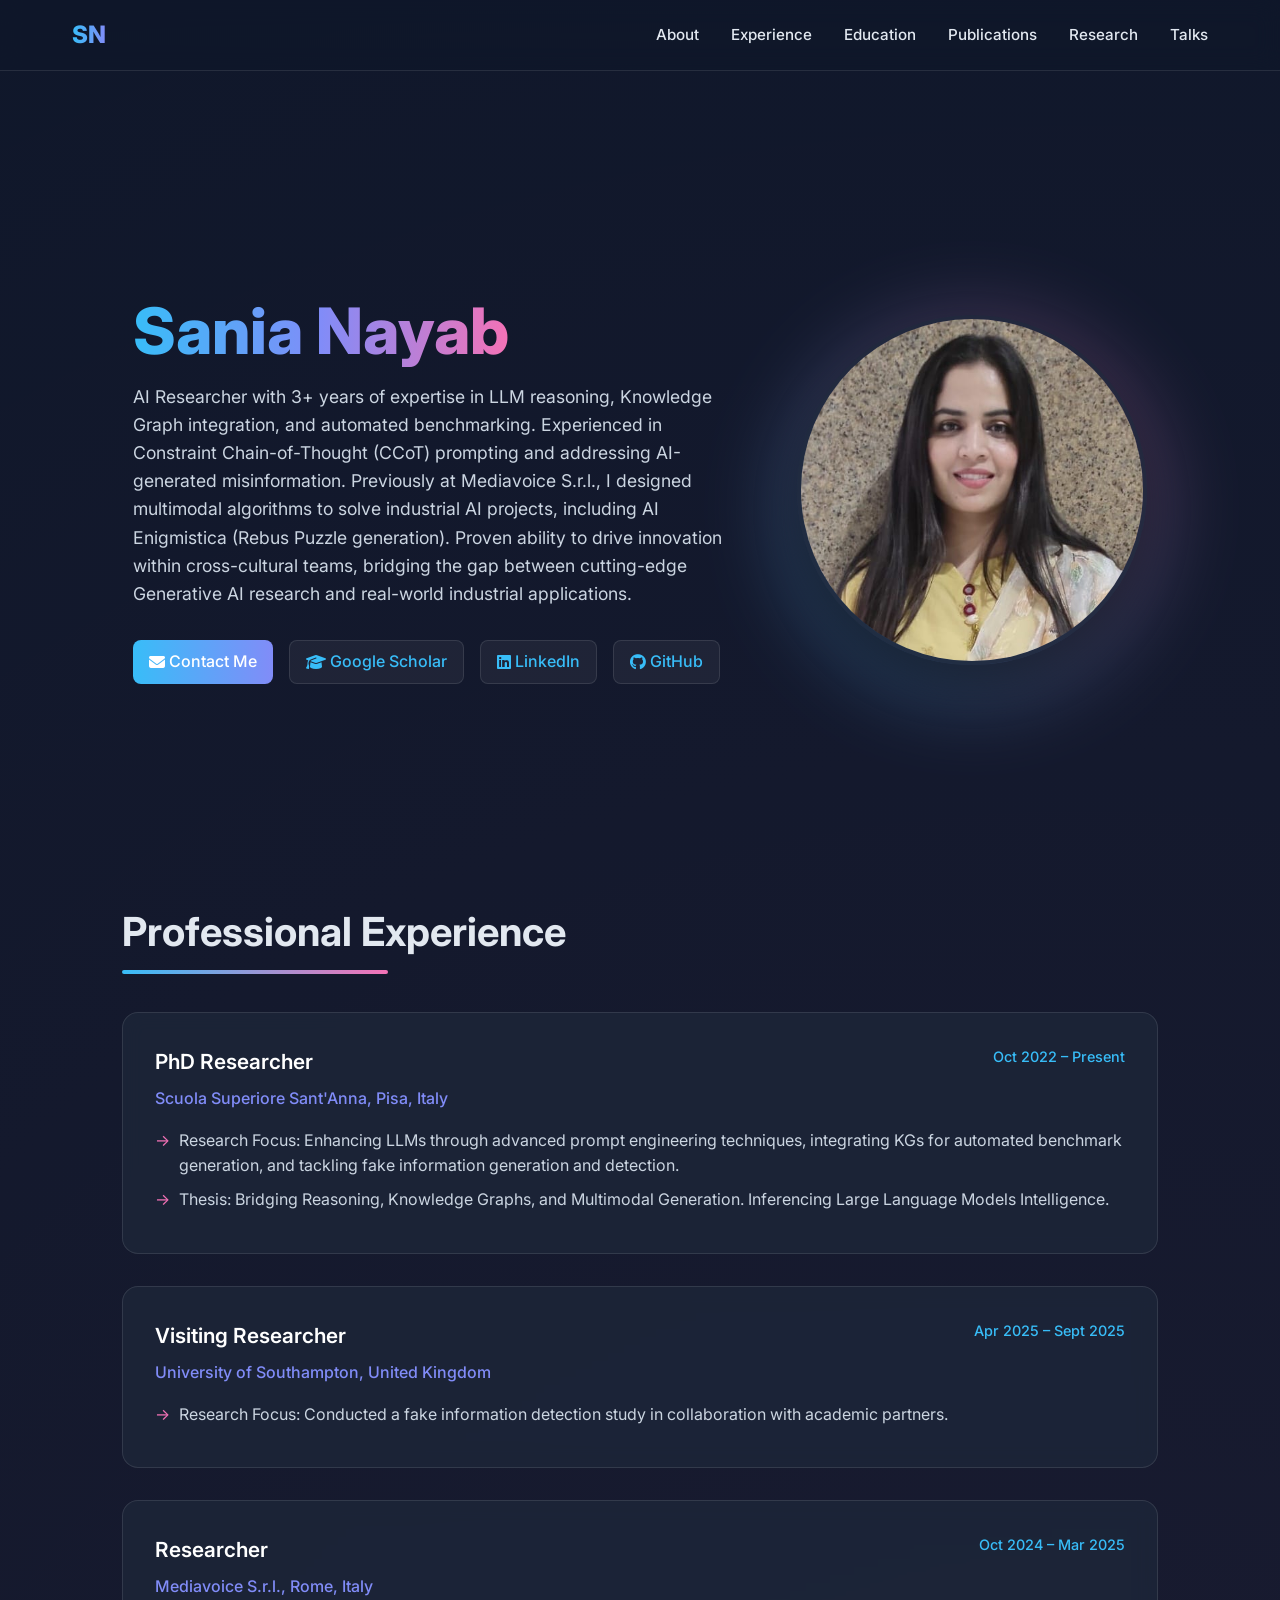
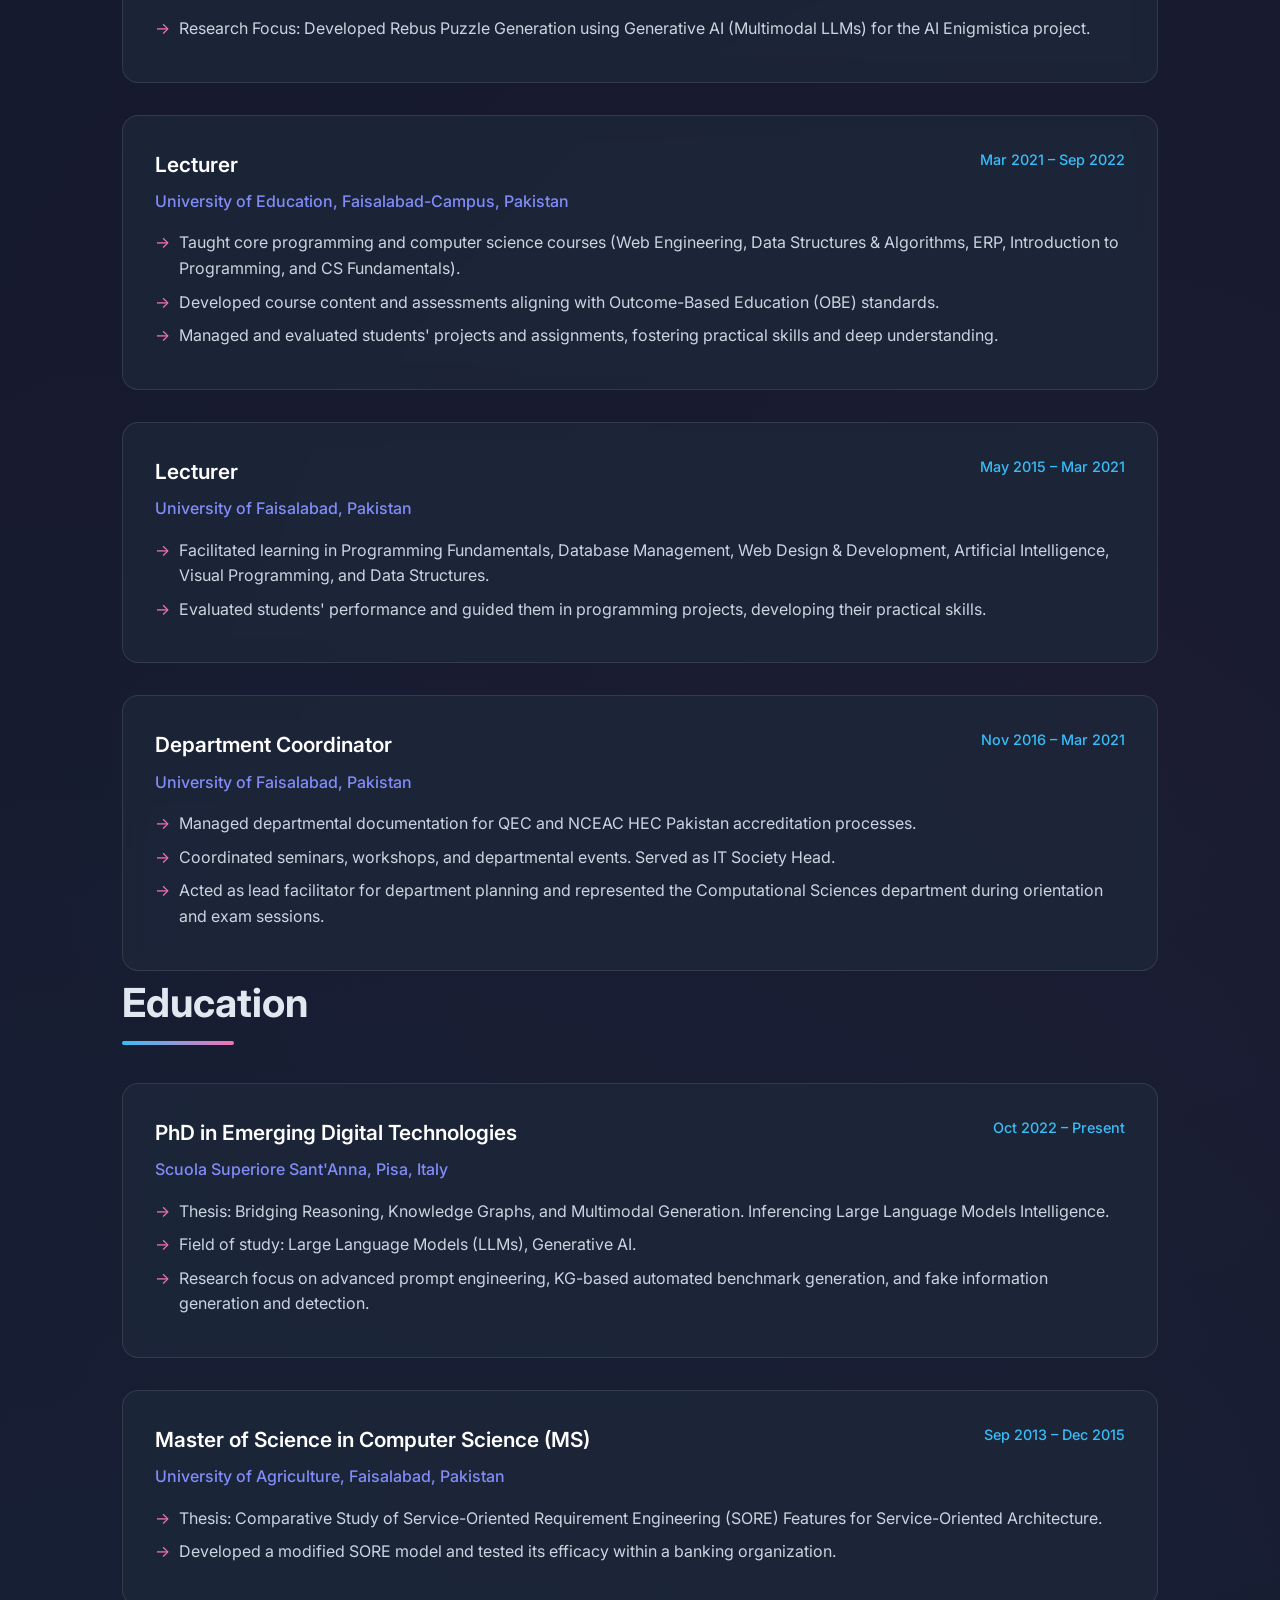
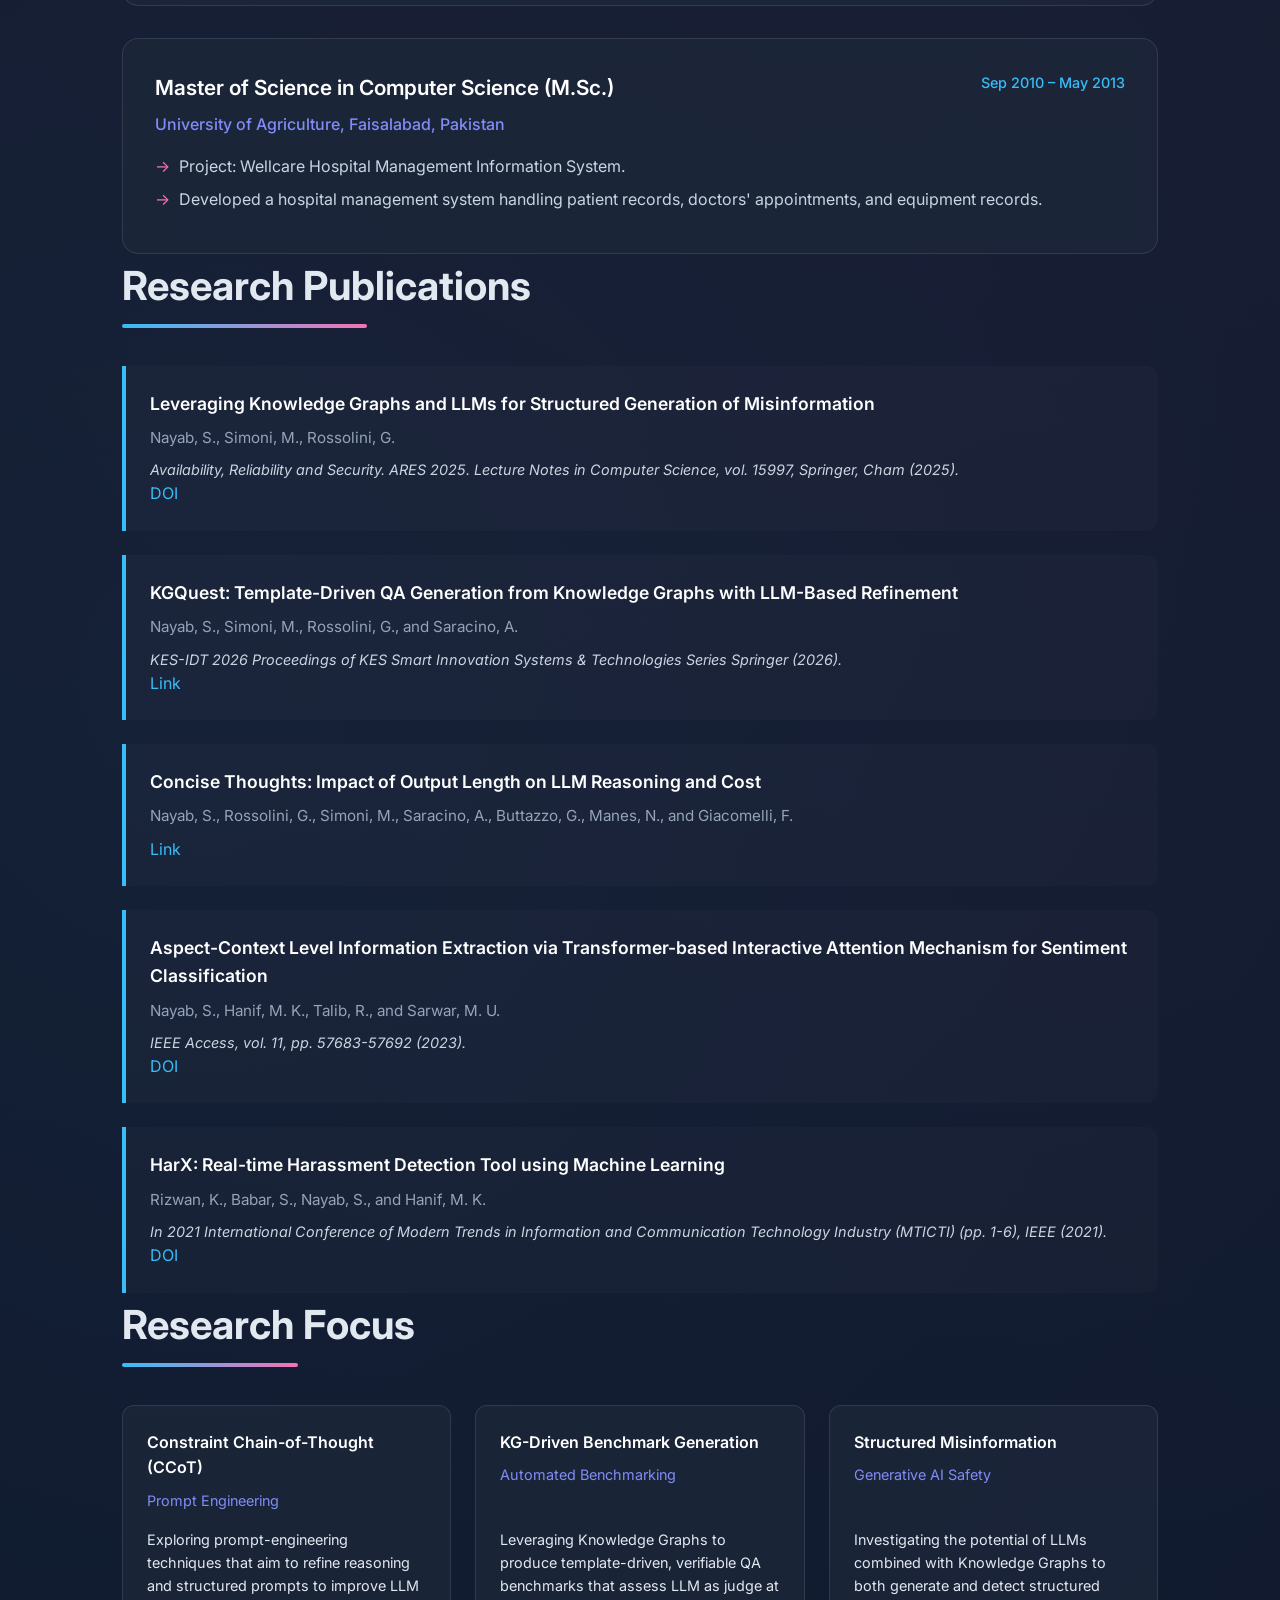
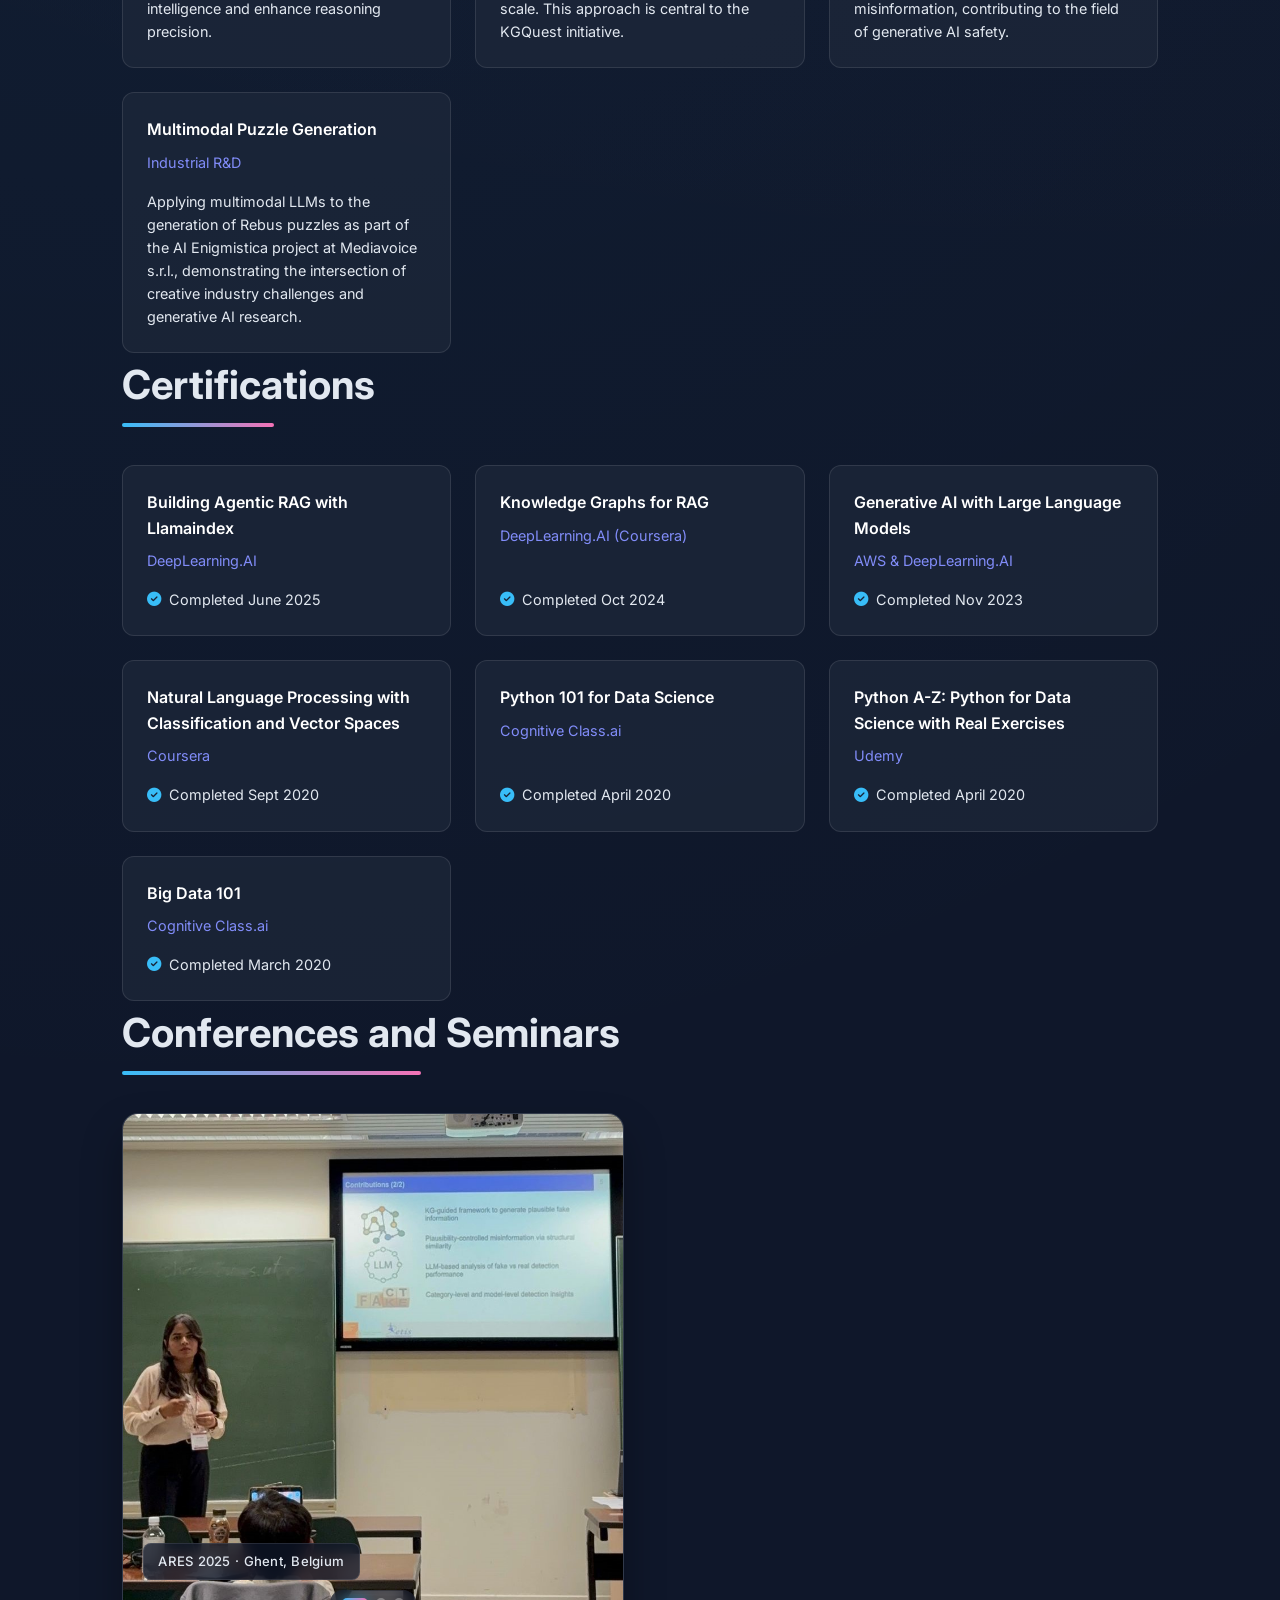
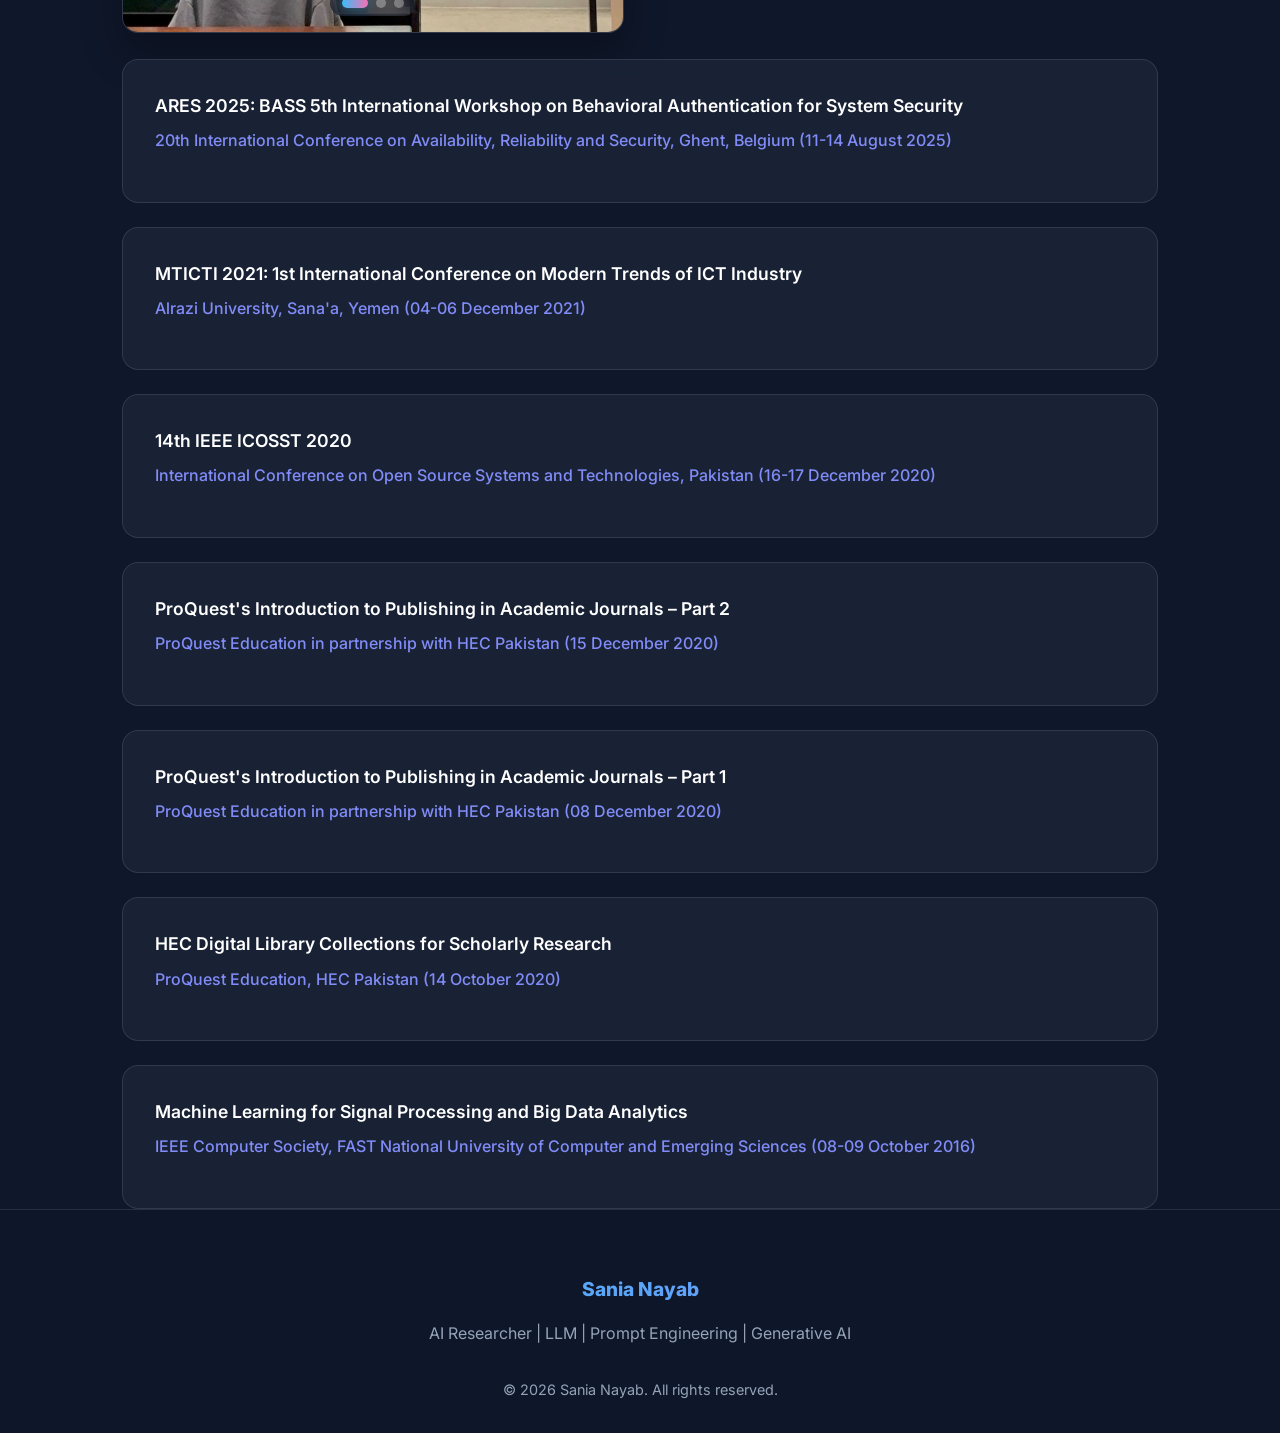
==== index.html @ 160127ff "Update index.html" ====
<!DOCTYPE html>
<html lang="en">
<head>
    <meta charset="UTF-8">
    <meta name="viewport" content="width=device-width, initial-scale=1.0">
    <title>Sania Nayab - AI Researcher</title>
    <meta name="description" content="Portfolio of Sania Nayab, AI Researcher specializing in LLM reasoning, Knowledge Graph integration, and automated benchmarking.">
    <link rel="preconnect" href="https://fonts.googleapis.com">
    <link rel="preconnect" href="https://fonts.gstatic.com" crossorigin>
    <link href="https://fonts.googleapis.com/css2?family=Inter:wght@300;400;500;600;700;800&display=swap" rel="stylesheet">
    <link rel="stylesheet" href="style.css">
    <!-- Load icons -->
    <link rel="stylesheet" href="https://cdnjs.cloudflare.com/ajax/libs/font-awesome/6.4.0/css/all.min.css">
</head>
<body>
    <nav class="glass-nav">
        <div class="nav-container">
            <div class="logo">SN</div>
            <ul class="nav-links">
                <li><a href="#about">About</a></li>
                <li><a href="#experience">Experience</a></li>
                <li><a href="#education">Education</a></li>
                <li><a href="#publications">Publications</a></li>
                <li><a href="#research">Research</a></li>
                <li><a href="#talks">Talks</a></li>
                <!-- <li><a href="#contact">Contact</a></li> --> 
            </ul>
        </div>
    </nav>

    <header id="about">
        <div class="container hero-content">
            <div class="hero-text">
                <h1><span class="gradient-text">Sania Nayab</span></h1>
                <!-- <h2>AI Researcher in LLMs & Generative AI</h2> -->
                <p>
                    AI Researcher with 3+ years of expertise in LLM reasoning, Knowledge Graph integration, and automated benchmarking. Experienced in Constraint Chain-of-Thought (CCoT) prompting and addressing AI-generated misinformation. Previously at Mediavoice S.r.l., I designed multimodal algorithms to solve industrial AI projects, including AI Enigmistica (Rebus Puzzle generation). Proven ability to drive innovation within cross-cultural teams, bridging the gap between cutting-edge Generative AI research and real-world industrial applications.                </p>
                <div class="social-links">
                    <a href="mailto:sania.nayab@hotmail.com" class="primary-btn">
                        <i class="fas fa-envelope"></i> Contact Me
                    </a>
                    <a href="https://scholar.google.com/citations?user=gsLBbOUAAAAJ&hl=en&oi=sra" target="_blank">
                        <i class="fas fa-graduation-cap"></i> Google Scholar
                    </a>
                    <a href="https://www.linkedin.com/in/sanianayab" target="_blank">
                        <i class="fab fa-linkedin"></i> LinkedIn
                    </a>
                    <a href="https://github.com/sanianayab" target="_blank">
                        <i class="fab fa-github"></i> GitHub
                    </a>
                </div>
            </div>
            <div class="hero-img">
                <img src="../images/sania.jpeg" alt="Sania Nayab Profile Picture">
            </div>
        </div>
    </header>

    <section id="experience" class="container">
        <h2 class="section-title">Professional Experience</h2>
        <div class="timeline">
            <div class="timeline-item">
                <div class="timeline-date">Oct 2022 – Present</div>
                <h3 class="timeline-title">PhD Researcher</h3>
                <div class="timeline-subtitle">Scuola Superiore Sant'Anna, Pisa, Italy</div>
                <div class="timeline-content">
                    <ul>
                        <li>Research Focus: Enhancing LLMs through advanced prompt engineering techniques, integrating KGs for automated benchmark generation, and tackling fake information generation and detection.</li>
                        <li>Thesis: Bridging Reasoning, Knowledge Graphs, and Multimodal Generation. Inferencing Large Language Models Intelligence.</li>
                    </ul>
                </div>
            </div>

            <div class="timeline-item">
                <div class="timeline-date">Apr 2025 – Sept 2025</div>
                <h3 class="timeline-title">Visiting Researcher</h3>
                <div class="timeline-subtitle">University of Southampton, United Kingdom</div>
                <div class="timeline-content">
                    <ul>
                        <li>Research Focus: Conducted a fake information detection study in collaboration with academic partners.</li>
                    </ul>
                </div>
            </div>

            <div class="timeline-item">
                <div class="timeline-date">Oct 2024 – Mar 2025</div>
                <h3 class="timeline-title">Researcher</h3>
                <div class="timeline-subtitle">Mediavoice S.r.l., Rome, Italy</div>
                <div class="timeline-content">
                    <ul>
                        <li>Research Focus: Developed Rebus Puzzle Generation using Generative AI (Multimodal LLMs) for the AI Enigmistica project.</li>
                    </ul>
                </div>
            </div>

            <div class="timeline-item">
                <div class="timeline-date">Mar 2021 – Sep 2022</div>
                <h3 class="timeline-title">Lecturer</h3>
                <div class="timeline-subtitle">University of Education, Faisalabad-Campus, Pakistan</div>
                <div class="timeline-content">
                    <ul>
                        <li>Taught core programming and computer science courses (Web Engineering, Data Structures & Algorithms, ERP, Introduction to Programming, and CS Fundamentals).</li>
                        <li>Developed course content and assessments aligning with Outcome-Based Education (OBE) standards.</li>
                        <li>Managed and evaluated students' projects and assignments, fostering practical skills and deep understanding.</li>
                    </ul>
                </div>
            </div>

            <div class="timeline-item">
                <div class="timeline-date">May 2015 – Mar 2021</div>
                <h3 class="timeline-title">Lecturer</h3>
                <div class="timeline-subtitle">University of Faisalabad, Pakistan</div>
                <div class="timeline-content">
                    <ul>
                        <li>Facilitated learning in Programming Fundamentals, Database Management, Web Design & Development, Artificial Intelligence, Visual Programming, and Data Structures.</li>
                        <li>Evaluated students' performance and guided them in programming projects, developing their practical skills.</li>
                    </ul>
                </div>
            </div>

            <div class="timeline-item">
                <div class="timeline-date">Nov 2016 – Mar 2021</div>
                <h3 class="timeline-title">Department Coordinator</h3>
                <div class="timeline-subtitle">University of Faisalabad, Pakistan</div>
                <div class="timeline-content">
                    <ul>
                        <li>Managed departmental documentation for QEC and NCEAC HEC Pakistan accreditation processes.</li>
                        <li>Coordinated seminars, workshops, and departmental events. Served as IT Society Head.</li>
                        <li>Acted as lead facilitator for department planning and represented the Computational Sciences department during orientation and exam sessions.</li>
                    </ul>
                </div>
            </div>
        </div>
    </section>

    <section id="education" class="container">
        <h2 class="section-title">Education</h2>
        <div class="timeline">
            <div class="timeline-item">
                <div class="timeline-date">Oct 2022 – Present</div>
                <h3 class="timeline-title">PhD in Emerging Digital Technologies</h3>
                <div class="timeline-subtitle">Scuola Superiore Sant'Anna, Pisa, Italy</div>
                <div class="timeline-content">
                    <ul>
                        <li>Thesis: Bridging Reasoning, Knowledge Graphs, and Multimodal Generation. Inferencing Large Language Models Intelligence.</li>
                        <li>Field of study: Large Language Models (LLMs), Generative AI.</li>
                        <li>Research focus on advanced prompt engineering, KG-based automated benchmark generation, and fake information generation and detection.</li>
                    </ul>
                </div>
            </div>

            <div class="timeline-item">
                <div class="timeline-date">Sep 2013 – Dec 2015</div>
                <h3 class="timeline-title">Master of Science in Computer Science (MS)</h3>
                <div class="timeline-subtitle">University of Agriculture, Faisalabad, Pakistan</div>
                <div class="timeline-content">
                    <ul>
                        <li>Thesis: Comparative Study of Service-Oriented Requirement Engineering (SORE) Features for Service-Oriented Architecture.</li>
                        <li>Developed a modified SORE model and tested its efficacy within a banking organization.</li>
                    </ul>
                </div>
            </div>

            <div class="timeline-item">
                <div class="timeline-date">Sep 2010 – May 2013</div>
                <h3 class="timeline-title">Master of Science in Computer Science (M.Sc.)</h3>
                <div class="timeline-subtitle">University of Agriculture, Faisalabad, Pakistan</div>
                <div class="timeline-content">
                    <ul>
                        <li>Project: Wellcare Hospital Management Information System.</li>
                        <li>Developed a hospital management system handling patient records, doctors' appointments, and equipment records.</li>
                    </ul>
                </div>
            </div>
        </div>
    </section>

    <section id="publications" class="container">
        <h2 class="section-title">Research Publications</h2>
        <div class="pub-list">
            <div class="pub-card">
                <div class="pub-title">Leveraging Knowledge Graphs and LLMs for Structured Generation of Misinformation</div>
                <div class="pub-authors">Nayab, S., Simoni, M., Rossolini, G.</div>
                <div class="pub-venue">Availability, Reliability and Security. ARES 2025. Lecture Notes in Computer Science, vol. 15997, Springer, Cham (2025).</div>
                <div class="pub-arxiv">
                     <a href="https://doi.org/10.1007/978-3-032-00639-4_19" target="_blank">DOI</a>
                </div> 
            </div>
            <div class="pub-card">
                <div class="pub-title">KGQuest: Template-Driven QA Generation from Knowledge Graphs with LLM-Based Refinement</div>
                <div class="pub-authors">Nayab, S., Simoni, M., Rossolini, G., and Saracino, A.</div>
                <div class="pub-venue">KES-IDT 2026 Proceedings of KES Smart Innovation Systems & Technologies Series Springer (2026).</div>
                <div class="pub-arxiv">
                    <!-- <em>arXiv preprint arXiv:2511.11258.</em> -->
                     <a href="https://doi.org/10.48550/arXiv.2511.11258" target="_blank">Link</a>
                </div> 
            </div>
            <div class="pub-card">
                <div class="pub-title">Concise Thoughts: Impact of Output Length on LLM Reasoning and Cost</div>
                <div class="pub-authors">Nayab, S., Rossolini, G., Simoni, M., Saracino, A., Buttazzo, G., Manes, N., and Giacomelli, F.</div>
                <!-- <div class="pub-venue"> Information Sciences Journal</div> -->
                <div class="pub-arxiv">
                    <!-- <em>arXiv preprint arXiv:2407.19825</em> -->
                     <a href="https://arxiv.org/abs/2407.19825" target="_blank">Link</a>
                </div> 
            </div>
            <div class="pub-card">
                <div class="pub-title">Aspect-Context Level Information Extraction via Transformer-based Interactive Attention Mechanism for Sentiment Classification</div>
                <div class="pub-authors">Nayab, S., Hanif, M. K., Talib, R., and Sarwar, M. U.</div>
                <div class="pub-venue">IEEE Access, vol. 11, pp. 57683-57692 (2023).</div>
                <div class="pub-arxiv">
                     <a href="https://doi.org/10.1109/ACCESS.2023.3279396" target="_blank">DOI</a>
                </div> 
            </div>
            <div class="pub-card">
                <div class="pub-title">HarX: Real-time Harassment Detection Tool using Machine Learning</div>
                <div class="pub-authors">Rizwan, K., Babar, S., Nayab, S., and Hanif, M. K.</div>
                <div class="pub-venue">In 2021 International Conference of Modern Trends in Information and Communication Technology Industry (MTICTI) (pp. 1-6), IEEE (2021).</div>
                <div class="pub-arxiv">
                    <a href="https://doi.org/10.1109/MTICTI53925.2021.9664755" target="_blank">DOI</a>
               </div> 
            </div>
        </div>
    </section>

    <section id="research" class="container">
        <h2 class="section-title">Research Focus</h2>
        <div class="cert-grid">
            <div class="cert-card">
                <div class="cert-title">Constraint Chain-of-Thought (CCoT)</div>
                <div class="cert-issuer">Prompt Engineering</div>
                <span class="cert-link">Exploring prompt-engineering techniques that aim to refine reasoning and structured prompts to improve LLM intelligence and enhance reasoning precision.</span>
            </div>
            <div class="cert-card">
                <div class="cert-title">KG-Driven Benchmark Generation</div>
                <div class="cert-issuer">Automated Benchmarking</div>
                <span class="cert-link">Leveraging Knowledge Graphs to produce template-driven, verifiable QA benchmarks that assess LLM as judge at scale. This approach is central to the KGQuest initiative.</span>
            </div>
            <div class="cert-card">
                <div class="cert-title">Structured Misinformation</div>
                <div class="cert-issuer">Generative AI Safety</div>
                <span class="cert-link">Investigating the potential of LLMs combined with Knowledge Graphs to both generate and detect structured misinformation, contributing to the field of generative AI safety.</span>
            </div>
            <div class="cert-card">
                <div class="cert-title">Multimodal Puzzle Generation</div>
                <div class="cert-issuer">Industrial R&D</div>
                <span class="cert-link">Applying multimodal LLMs to the generation of Rebus puzzles as part of the AI Enigmistica project at Mediavoice s.r.l., demonstrating the intersection of creative industry challenges and generative AI research.</span>
            </div>
        </div>
    </section>

<section id="certifications" class="container">
        <h2 class="section-title">Certifications</h2>
        <div class="cert-grid">
            <div class="cert-card">
                <div class="cert-title">Building Agentic RAG with Llamaindex</div>
                <div class="cert-issuer">DeepLearning.AI</div>
                <span class="cert-link"><i class="fas fa-check-circle" style="color: var(--primary)"></i> Completed June 2025</span>
            </div>
            <div class="cert-card">
                <div class="cert-title">Knowledge Graphs for RAG</div>
                <div class="cert-issuer">DeepLearning.AI (Coursera)</div>
                <span class="cert-link"><i class="fas fa-check-circle" style="color: var(--primary)"></i> Completed Oct 2024</span>
            </div>
            <div class="cert-card">
                <div class="cert-title">Generative AI with Large Language Models</div>
                <div class="cert-issuer">AWS & DeepLearning.AI</div>
                <span class="cert-link"><i class="fas fa-check-circle" style="color: var(--primary)"></i> Completed Nov 2023</span>
            </div>
            <div class="cert-card">
                <div class="cert-title">Natural Language Processing with Classification and Vector Spaces</div>
                <div class="cert-issuer">Coursera</div>
                <span class="cert-link"><i class="fas fa-check-circle" style="color: var(--primary)"></i> Completed Sept 2020</span>
            </div>
            <div class="cert-card">
                <div class="cert-title">Python 101 for Data Science</div>
                <div class="cert-issuer">Cognitive Class.ai</div>
                <span class="cert-link"><i class="fas fa-check-circle" style="color: var(--primary)"></i> Completed April 2020</span>
            </div>
            <div class="cert-card">
                <div class="cert-title">Python A-Z: Python for Data Science with Real Exercises</div>
                <div class="cert-issuer">Udemy</div>
                <span class="cert-link"><i class="fas fa-check-circle" style="color: var(--primary)"></i> Completed April 2020</span>
            </div>
            <div class="cert-card">
                <div class="cert-title">Big Data 101</div>
                <div class="cert-issuer">Cognitive Class.ai</div>
                <span class="cert-link"><i class="fas fa-check-circle" style="color: var(--primary)"></i> Completed March 2020</span>
            </div>
        </div>
    </section>

    <section id="talks" class="container">
        <h2 class="section-title">Conferences and Seminars</h2>
        <div class="talks-grid">
            <div class="talk-img-container">
                <div class="talk-carousel">
                    <div class="carousel-slide">
                        <img src="../images/talks_conferences_1ai.jpeg" alt="Academic seminar">
                        <div class="carousel-caption">Seminar Session</div>
                    </div>
                    <div class="carousel-slide active">
                        <img src="../images/talks_conferences1i.jpeg" alt="Sania Nayab presenting at ARES 2025, Ghent, Belgium">
                        <div class="carousel-caption">ARES 2025 · Ghent, Belgium</div>
                    </div>
                
                   <div class="carousel-slide">
                        <img src="../images/talks_conferences3.jpeg" alt="Academic seminar">
                        <div class="carousel-caption">ARES 2025 · Ghent, Belgium</div>
                    </div> 
                    <div class="carousel-dots">
                        <button class="carousel-dot active" data-slide="0" aria-label="Slide 1"></button>
                        <button class="carousel-dot" data-slide="1" aria-label="Slide 2"></button>
                        <button class="carousel-dot" data-slide="2" aria-label="Slide 3"></button>
                    </div>
                </div>
                <br/>
                <!-- <div class="talk-carousel">
                    <div class="carousel-slide active">
                        <img src="../images/talks_conferences_1ai.jpeg" alt="Sania Nayab presenting at ARES 2025, Ghent, Belgium">
                         <div class="carousel-caption">ARES 2025 · Ghent, Belgium</div> 
                    </div> 
                    <div class="carousel-slide">
                        <img src="../images/talks_conferences_1a.jpeg" alt="Conference presentation">
                        <div class="carousel-caption">Conference Talk · 2025</div> -->
                    </div> 
                    <!-- <div class="carousel-slide">
                        <img src="../images/talks_conferences_1c.jpeg" alt="Academic seminar">
                        <div class="carousel-caption">Seminar Session</div> 
                    </div> -->
                    <!-- <div class="carousel-dots">
                        <button class="carousel-dot active" data-slide="0" aria-label="Slide 1"></button>
                        <button class="carousel-dot" data-slide="1" aria-label="Slide 2"></button>
                        <button class="carousel-dot" data-slide="2" aria-label="Slide 3"></button>
                    </div> -->
                </div> 
            </div> 

            <div class="talks-content">
                <div class="timeline-item" style="margin-bottom: 1.5rem">
                    <h3 class="timeline-title" style="font-size: 1.1rem">ARES 2025: BASS 5th International Workshop on Behavioral Authentication for System Security</h3>
                    <div class="timeline-subtitle">20th International Conference on Availability, Reliability and Security, Ghent, Belgium (11-14 August 2025)</div>
                </div>
                <div class="timeline-item" style="margin-bottom: 1.5rem">
                    <h3 class="timeline-title" style="font-size: 1.1rem">MTICTI 2021: 1st International Conference on Modern Trends of ICT Industry</h3>
                    <div class="timeline-subtitle">Alrazi University, Sana'a, Yemen (04-06 December 2021)</div>
                </div>
                <div class="timeline-item" style="margin-bottom: 1.5rem">
                    <h3 class="timeline-title" style="font-size: 1.1rem">14th IEEE ICOSST 2020</h3>
                    <div class="timeline-subtitle">International Conference on Open Source Systems and Technologies, Pakistan (16-17 December 2020)</div>
                </div>
            </div>
            <div class="talks-content">
                <div class="timeline-item" style="margin-bottom: 1.5rem">
                    <h3 class="timeline-title" style="font-size: 1.1rem">ProQuest's Introduction to Publishing in Academic Journals – Part 2</h3>
                    <div class="timeline-subtitle">ProQuest Education in partnership with HEC Pakistan (15 December 2020)</div>
                </div>
                <div class="timeline-item" style="margin-bottom: 1.5rem">
                    <h3 class="timeline-title" style="font-size: 1.1rem">ProQuest's Introduction to Publishing in Academic Journals – Part 1</h3>
                    <div class="timeline-subtitle">ProQuest Education in partnership with HEC Pakistan (08 December 2020)</div>
                </div>
                <div class="timeline-item" style="margin-bottom: 1.5rem">
                    <h3 class="timeline-title" style="font-size: 1.1rem">HEC Digital Library Collections for Scholarly Research</h3>
                    <div class="timeline-subtitle">ProQuest Education, HEC Pakistan (14 October 2020)</div>
                </div>
                <div class="timeline-item">
                    <h3 class="timeline-title" style="font-size: 1.1rem">Machine Learning for Signal Processing and Big Data Analytics</h3>
                    <div class="timeline-subtitle">IEEE Computer Society, FAST National University of Computer and Emerging Sciences (08-09 October 2016)</div>
                </div>
            </div>
        
            
            
        </div>
    </section>

    

    <!-- <section id="contact" class="container">
        <h2 class="section-title">Contact</h2>
        <p>
            Open to research collaborations, PhD exchanges, industry GenAI projects, and speaking invitations on LLM reasoning, Knowledge Graphs, and AI safety.
        </p>
        <div class="social-links" style="margin-top: 2rem">
            <a href="mailto:sania.nayab@hotmail.com" class="primary-btn">
                <i class="fas fa-envelope"></i> sania.nayab@hotmail.com
            </a>
            <a href="https://www.linkedin.com/in/sanianayab" target="_blank">
                <i class="fab fa-linkedin"></i> /in/sanianayab
            </a>
            <a href="https://github.com/sanianayab" target="_blank">
                <i class="fab fa-github"></i> @sanianayab
            </a>
        </div>
    </section> -->

    <footer>
        <div class="container footer-content">
            <div class="logo" style="margin-bottom: 1rem; font-size: 1.2rem;">Sania Nayab</div>
            <p class="footer-text">AI Researcher | LLM | Prompt Engineering | Generative AI</p>
        </div>
        <div class="footer-text" style="font-size: 0.9rem;">
            &copy; <span id="yr"></span> Sania Nayab. All rights reserved.
        </div>
    </footer>

    <script>
        // Set current year
        document.getElementById('yr').textContent = new Date().getFullYear();

        // Simple smooth scrolling for nav links
        document.querySelectorAll('a[href^="#"]').forEach(anchor => {
            anchor.addEventListener('click', function (e) {
                e.preventDefault();
                document.querySelector(this.getAttribute('href')).scrollIntoView({
                    behavior: 'smooth'
                });
            });
        });

        // Talks carousels — vertical slide, auto-rotate, hover-pause
        (function initCarousels() {
            const carousels = document.querySelectorAll('.talk-carousel');
            carousels.forEach(carousel => {
                const slides = carousel.querySelectorAll('.carousel-slide');
                const dots = carousel.querySelectorAll('.carousel-dot');
                if (!slides.length) return;

                let current = 0;
                let timer = null;
                const INTERVAL = 4000;

                function showSlide(idx) {
                    slides.forEach((s, i) => s.classList.toggle('active', i === idx));
                    dots.forEach((d, i) => d.classList.toggle('active', i === idx));
                    current = idx;
                }

                function next() { showSlide((current + 1) % slides.length); }
                function start() { stop(); timer = setInterval(next, INTERVAL); }
                function stop() { if (timer) { clearInterval(timer); timer = null; } }

                dots.forEach((d, i) => {
                    d.addEventListener('click', () => { showSlide(i); start(); });
                });

                carousel.addEventListener('mouseenter', stop);
                carousel.addEventListener('mouseleave', start);

                start();
            });
        })();
    </script>
</body>
</html>
---- style.css ----
:root {
  --bg-color: #0f172a;
  --text-color: #e2e8f0;
  --primary: #38bdf8;
  --secondary: #818cf8;
  --accent: #f472b6;
  --bg-card: rgba(30, 41, 59, 0.7);
  --bg-card-hover: rgba(30, 41, 59, 1);
  --border-color: rgba(255, 255, 255, 0.1);
  --glass-bg: rgba(15, 23, 42, 0.7);
}

* {
  margin: 0;
  padding: 0;
  box-sizing: border-box;
}

body {
  font-family: 'Inter', system-ui, -apple-system, sans-serif;
  background-color: var(--bg-color);
  color: var(--text-color);
  line-height: 1.6;
  position: relative;
  background-image: 
    radial-gradient(circle at 15% 50%, rgba(56, 189, 248, 0.05) 0%, transparent 50%),
    radial-gradient(circle at 85% 30%, rgba(244, 114, 182, 0.05) 0%, transparent 50%);
}

a {
  color: var(--primary);
  text-decoration: none;
  transition: all 0.3s ease;
}

a:hover {
  color: var(--accent);
}

.glass-nav {
  position: fixed;
  top: 0;
  width: 100%;
  background: var(--glass-bg);
  backdrop-filter: blur(12px);
  -webkit-backdrop-filter: blur(12px);
  border-bottom: 1px solid var(--border-color);
  z-index: 1000;
  padding: 1rem 0;
}

.nav-container {
  max-width: 1200px;
  margin: 0 auto;
  display: flex;
  justify-content: space-between;
  align-items: center;
  padding: 0 2rem;
}

.logo {
  font-size: 1.5rem;
  font-weight: 800;
  background: linear-gradient(to right, var(--primary), var(--secondary));
  -webkit-background-clip: text;
  -webkit-text-fill-color: transparent;
}

.nav-links {
  display: flex;
  list-style: none;
  gap: 2rem;
}

.nav-links a {
  color: var(--text-color);
  font-weight: 500;
  font-size: 0.95rem;
  position: relative;
}

.nav-links a::after {
  content: '';
  position: absolute;
  width: 0;
  height: 2px;
  bottom: -4px;
  left: 0;
  background: linear-gradient(to right, var(--primary), var(--secondary));
  transition: width 0.3s ease;
}

.nav-links a:hover::after {
  width: 100%;
}

.container {
  max-width: 1100px;
  margin: 0 auto;
  padding: 0 2rem;
}

header {
  min-height: 100vh;
  display: flex;
  align-items: center;
  padding-top: 80px;
}

.hero-content {
  display: flex;
  align-items: center;
  gap: 4rem;
}

.hero-text {
  flex: 3;
}

.hero-text h1 {
  font-size: 4rem;
  line-height: 1.1;
  margin-bottom: 1rem;
  font-weight: 800;
}

.gradient-text {
  background: linear-gradient(to right, var(--primary), var(--secondary), var(--accent));
  -webkit-background-clip: text;
  -webkit-text-fill-color: transparent;
  display: inline-block;
}

.hero-text h2 {
  font-size: 1.5rem;
  font-weight: 400;
  color: #94a3b8;
  margin-bottom: 1.5rem;
}

.hero-text p {
  font-size: 1.1rem;
  color: #cbd5e1;
  margin-bottom: 2rem;
  max-width: 600px;
}

.social-links {
  display: flex;
  gap: 1rem;
  flex-wrap: wrap;
}

.social-links a {
  display: flex;
  align-items: center;
  gap: 0.25rem;
  padding: 0.50rem 1rem;
  border-radius: 8px;
  background: rgba(255, 255, 255, 0.05);
  border: 1px solid var(--border-color);
  font-weight: 500;
  transition: all 0.3s ease;
}

.social-links a.primary-btn {
  background: linear-gradient(to right, var(--primary), var(--secondary));
  border: none;
  color: #fff;
}

.social-links a.primary-btn:hover {
  transform: translateY(-2px);
  box-shadow: 0 10px 20px rgba(56, 189, 248, 0.3);
}

.social-links a:not(.primary-btn):hover {
  background: rgba(255, 255, 255, 0.1);
  transform: translateY(-2px);
}

.hero-img {
  flex: 1;
  display: flex;
  justify-content: center;
  position: relative;
}

.hero-img::before {
  content: '';
  position: absolute;
  width: 110%;
  height: 110%;
  background: linear-gradient(45deg, var(--primary), var(--accent));
  border-radius: 50%;
  z-index: -1;
  filter: blur(40px);
  opacity: 0.3;
  animation: pulse 4s infinite alternate;
}

@keyframes pulse {
  0% { transform: scale(1); opacity: 0.2; }
  100% { transform: scale(1.05); opacity: 0.4; }
}

.hero-img img {
  width: 350px;
  height: 350px;
  object-fit: cover;
  border-radius: 50%;
  border: 4px solid var(--bg-card);
  box-shadow: 0 20px 40px rgba(0, 0, 0, 0.4);
}

section {
  padding: 6rem 0;
}

.section-title {
  font-size: 2.5rem;
  margin-bottom: 3rem;
  font-weight: 700;
  display: inline-block;
  position: relative;
}

.section-title::after {
  content: '';
  position: absolute;
  bottom: -10px;
  left: 0;
  width: 60%;
  height: 4px;
  background: linear-gradient(to right, var(--primary), var(--accent));
  border-radius: 2px;
}

/* Timeline / Experience */
.timeline {
  display: flex;
  flex-direction: column;
  gap: 2rem;
}

.timeline-item {
  background: var(--bg-card);
  border: 1px solid var(--border-color);
  padding: 2rem;
  border-radius: 16px;
  transition: all 0.3s ease;
  position: relative;
  backdrop-filter: blur(10px);
}

.timeline-item:hover {
  transform: translateY(-5px);
  background: var(--bg-card-hover);
  border-color: var(--secondary);
  box-shadow: 0 15px 30px rgba(0, 0, 0, 0.2);
}

.timeline-date {
  position: absolute;
  top: 2rem;
  right: 2rem;
  color: var(--primary);
  font-weight: 500;
  font-size: 0.9rem;
}

.timeline-title {
  font-size: 1.3rem;
  font-weight: 600;
  margin-bottom: 0.5rem;
  color: #fff;
}

.timeline-subtitle {
  color: var(--secondary);
  font-weight: 500;
  margin-bottom: 1rem;
}

.timeline-content ul {
  list-style-type: none;
}

.timeline-content li {
  margin-bottom: 0.5rem;
  padding-left: 1.5rem;
  position: relative;
  color: #cbd5e1;
}

.timeline-content li::before {
  content: '→';
  position: absolute;
  left: 0;
  color: var(--accent);
}

/* Publications */
.pub-list {
  display: grid;
  grid-template-columns: 1fr;
  gap: 1.5rem;
}

.pub-card {
  background: rgba(255, 255, 255, 0.02);
  border-left: 4px solid var(--primary);
  padding: 1.5rem;
  border-radius: 0 12px 12px 0;
  transition: all 0.3s ease;
}

.pub-card:hover {
  background: rgba(255, 255, 255, 0.05);
  border-left-color: var(--accent);
}

.pub-title {
  font-weight: 600;
  font-size: 1.1rem;
  margin-bottom: 0.5rem;
  color: #fff;
}

.pub-authors {
  color: #94a3b8;
  font-size: 0.95rem;
  margin-bottom: 0.5rem;
}

.pub-venue {
  color: #cbd5e1;
  font-style: italic;
  font-size: 0.9rem;
}

/* Talks */
/* Make sure the container is flexible */
.talks-grid {
  display: grid;
  grid-template-columns: 1fr 1fr;
  gap: 2rem;
  grid-template-rows: auto;
}

/* Modify the order of the image and text */
.talk-img-container {
  display: flex;
  flex-direction: column;
  order: 0; /* Ensure images appear at the top */
}

.talk-content {
  display: flex;
  flex-direction: column;
  order: 2; /* Make sure the content comes after images */
}

/* Certificates */
.cert-grid {
  display: grid;
  grid-template-columns: repeat(auto-fill, minmax(300px, 1fr));
  gap: 1.5rem;
}

.cert-card {
  background: var(--bg-card);
  border: 1px solid var(--border-color);
  padding: 1.5rem;
  border-radius: 12px;
  display: flex;
  flex-direction: column;
  transition: all 0.3s ease;
}

.cert-card:hover {
  transform: translateY(-5px);
  border-color: var(--primary);
}

.cert-title {
  font-weight: 600;
  color: #fff;
  margin-bottom: 0.5rem;
}

.cert-issuer {
  color: var(--secondary);
  font-size: 0.9rem;
  margin-bottom: 1rem;
  flex-grow: 1;
}

.cert-link {
  font-size: 0.9rem;
  display: inline-flex;
  align-items: center;
  gap: 0.5rem;
}

footer {
  background: rgba(15, 23, 42, 0.9);
  padding: 4rem 0 2rem;
  border-top: 1px solid var(--border-color);
  text-align: center;
}

.footer-content {
  margin-bottom: 2rem;
}

.footer-text {
  color: #94a3b8;
}

@media (max-width: 900px) {
  .hero-content {
    flex-direction: column-reverse;
    text-align: center;
  }
  
  .hero-text h1 {
    font-size: 3rem;
  }
  
  .social-links {
    justify-content: center;
  }
  
  .timeline-date {
    position: static;
    display: block;
    margin-bottom: 0.5rem;
  }

  .talks-grid {
    grid-template-columns: 1fr;
  }
}

/* =========================
   Talks Carousel
   Vertical slide-up transition with auto-rotate
   ========================= */
.talk-carousel {
  position: relative;
  width: 100%;
  height: 520px;
  border-radius: 16px;
  overflow: hidden;
  box-shadow: 0 20px 40px rgba(0, 0, 0, 0.3);
  background: var(--bg-card);
  border: 1px solid var(--border-color);
}

.carousel-slide {
  position: absolute;
  inset: 0;
  opacity: 0;
  transform: translateY(100%);
  transition: opacity 0.8s cubic-bezier(.25, .8, .25, 1),
              transform 0.8s cubic-bezier(.25, .8, .25, 1);
  z-index: 1;
}

.carousel-slide.active {
  opacity: 1;
  transform: translateY(0);
  z-index: 2;
}

.carousel-slide img {
  width: 100%;
  height: 100%;
  object-fit: cover;
  display: block;
}

.carousel-caption {
  position: absolute;
  left: 1.25rem;
  bottom: 3.25rem;
  padding: 0.45rem 0.9rem;
  background: rgba(15, 23, 42, 0.75);
  backdrop-filter: blur(8px);
  -webkit-backdrop-filter: blur(8px);
  border: 1px solid var(--border-color);
  border-radius: 8px;
  color: var(--text-color);
  font-size: 0.82rem;
  font-weight: 500;
  letter-spacing: 0.02em;
  z-index: 3;
}

.carousel-dots {
  position: absolute;
  bottom: 1rem;
  left: 50%;
  transform: translateX(-50%);
  display: flex;
  gap: 0.5rem;
  z-index: 4;
  padding: 0.5rem 0.75rem;
  background: rgba(15, 23, 42, 0.6);
  backdrop-filter: blur(8px);
  -webkit-backdrop-filter: blur(8px);
  border-radius: 999px;
}

.carousel-dot {
  width: 10px;
  height: 10px;
  border-radius: 50%;
  background: rgba(255, 255, 255, 0.3);
  border: none;
  cursor: pointer;
  padding: 0;
  transition: all 0.35s ease;
}

.carousel-dot:hover:not(.active) {
  background: rgba(255, 255, 255, 0.6);
}

.carousel-dot.active {
  width: 26px;
  border-radius: 6px;
  background: linear-gradient(to right, var(--primary), var(--accent));
  box-shadow: 0 0 12px rgba(56, 189, 248, 0.5);
}

@media (max-width: 900px) {
  .talk-carousel {
    height: 380px;
  }
  .carousel-caption {
    font-size: 0.75rem;
    left: 1rem;
    bottom: 3rem;
  }
}
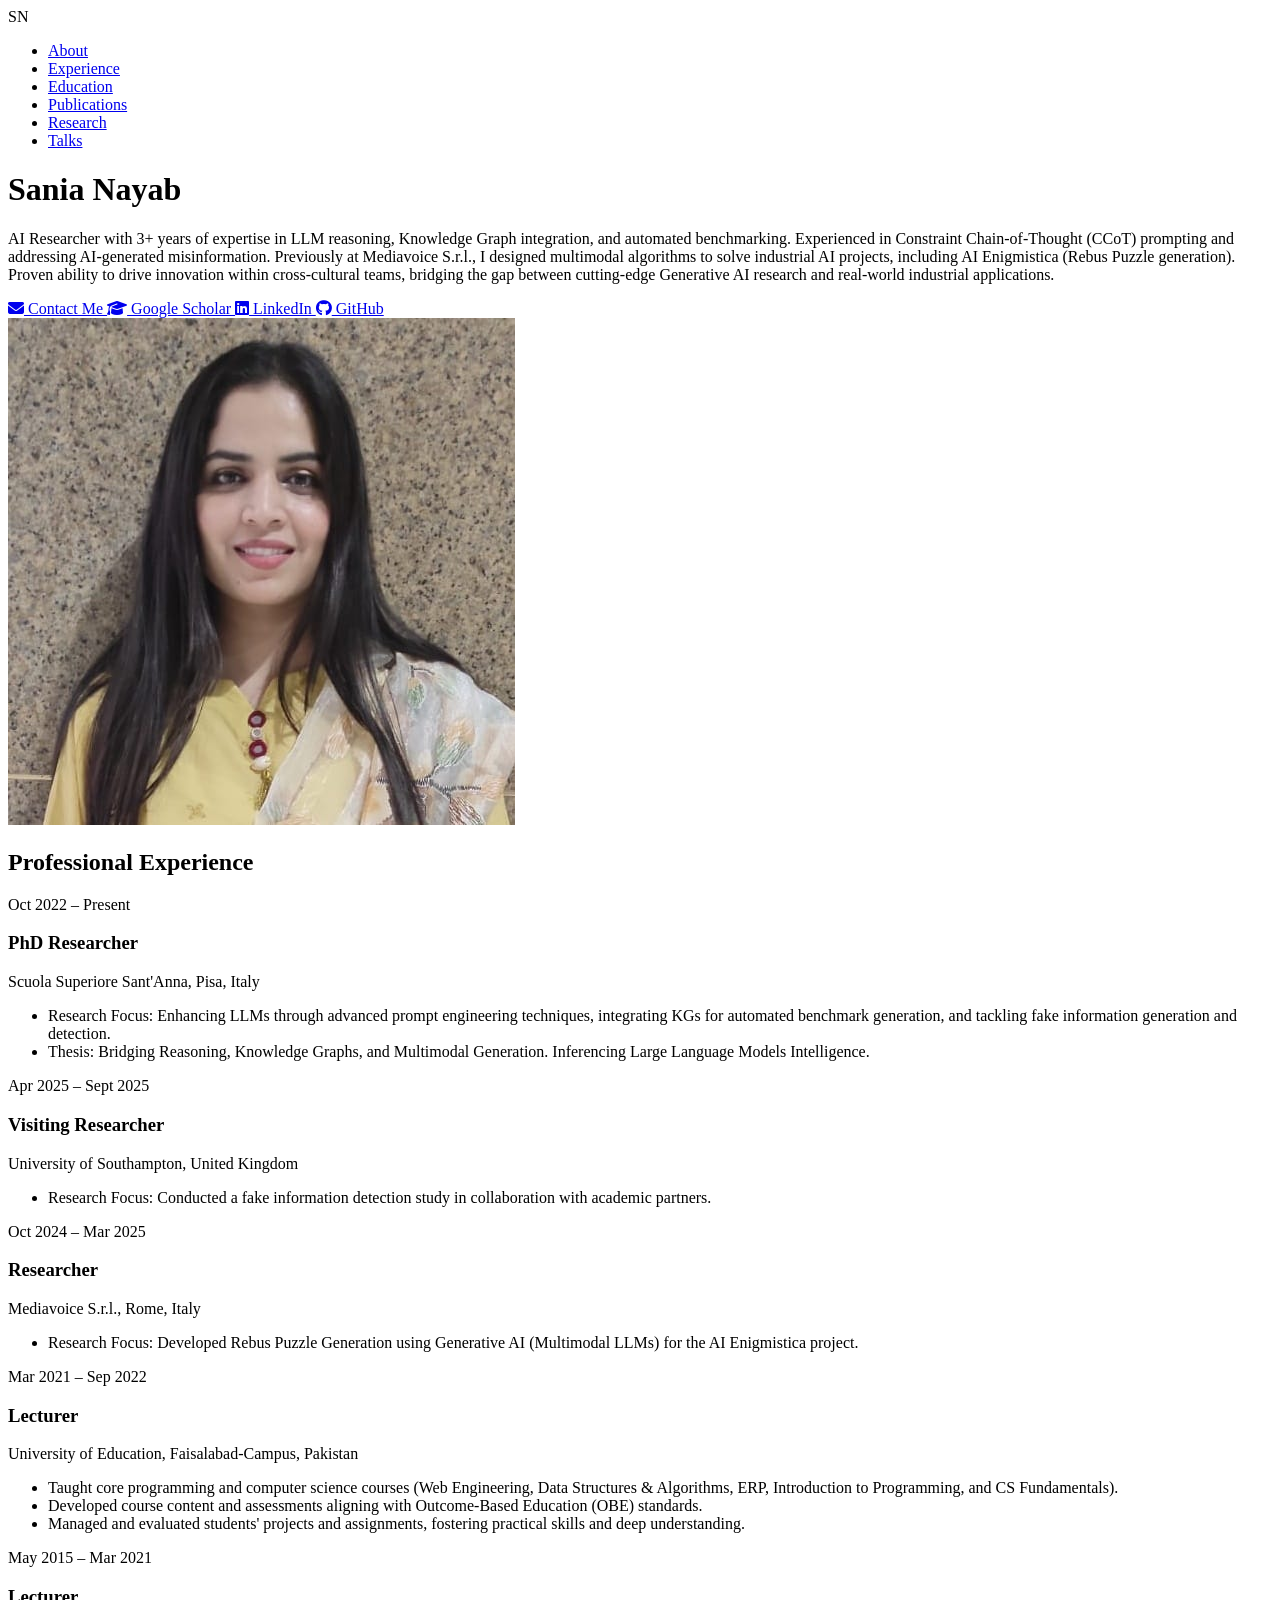
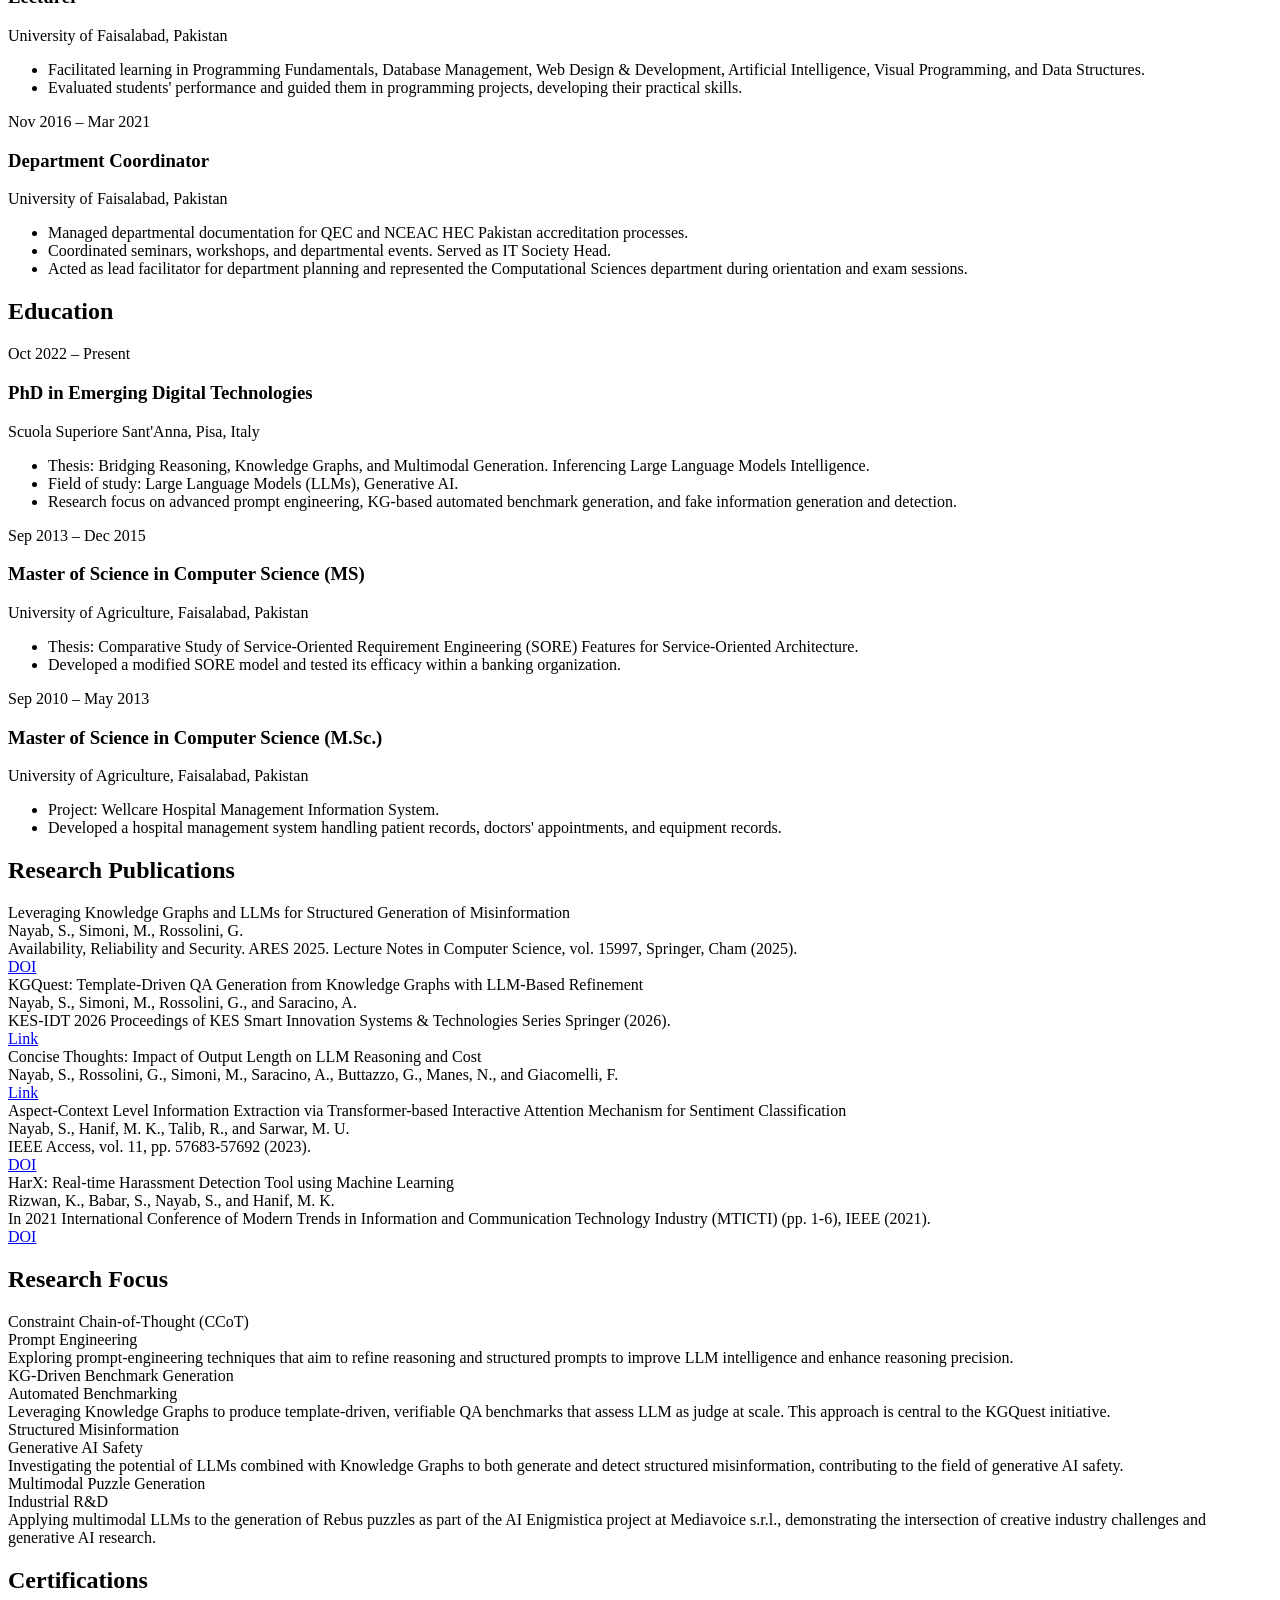
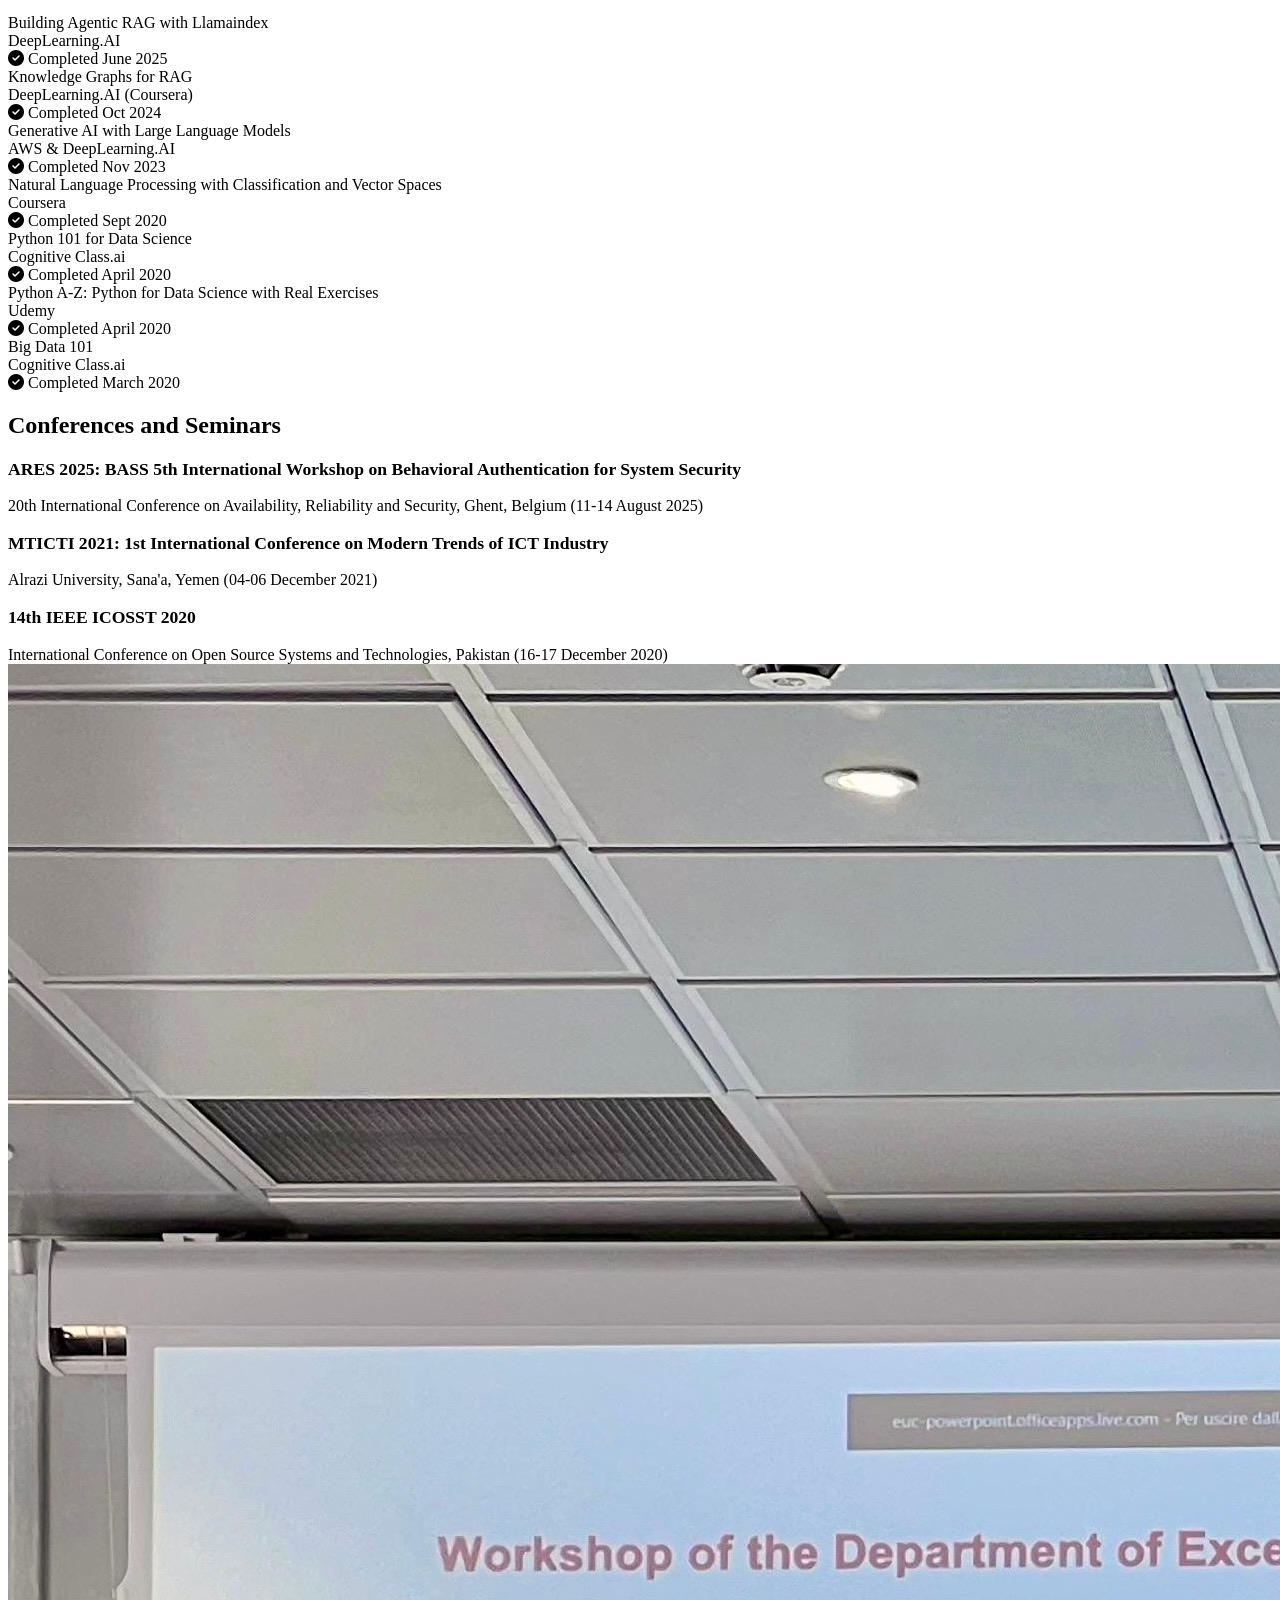
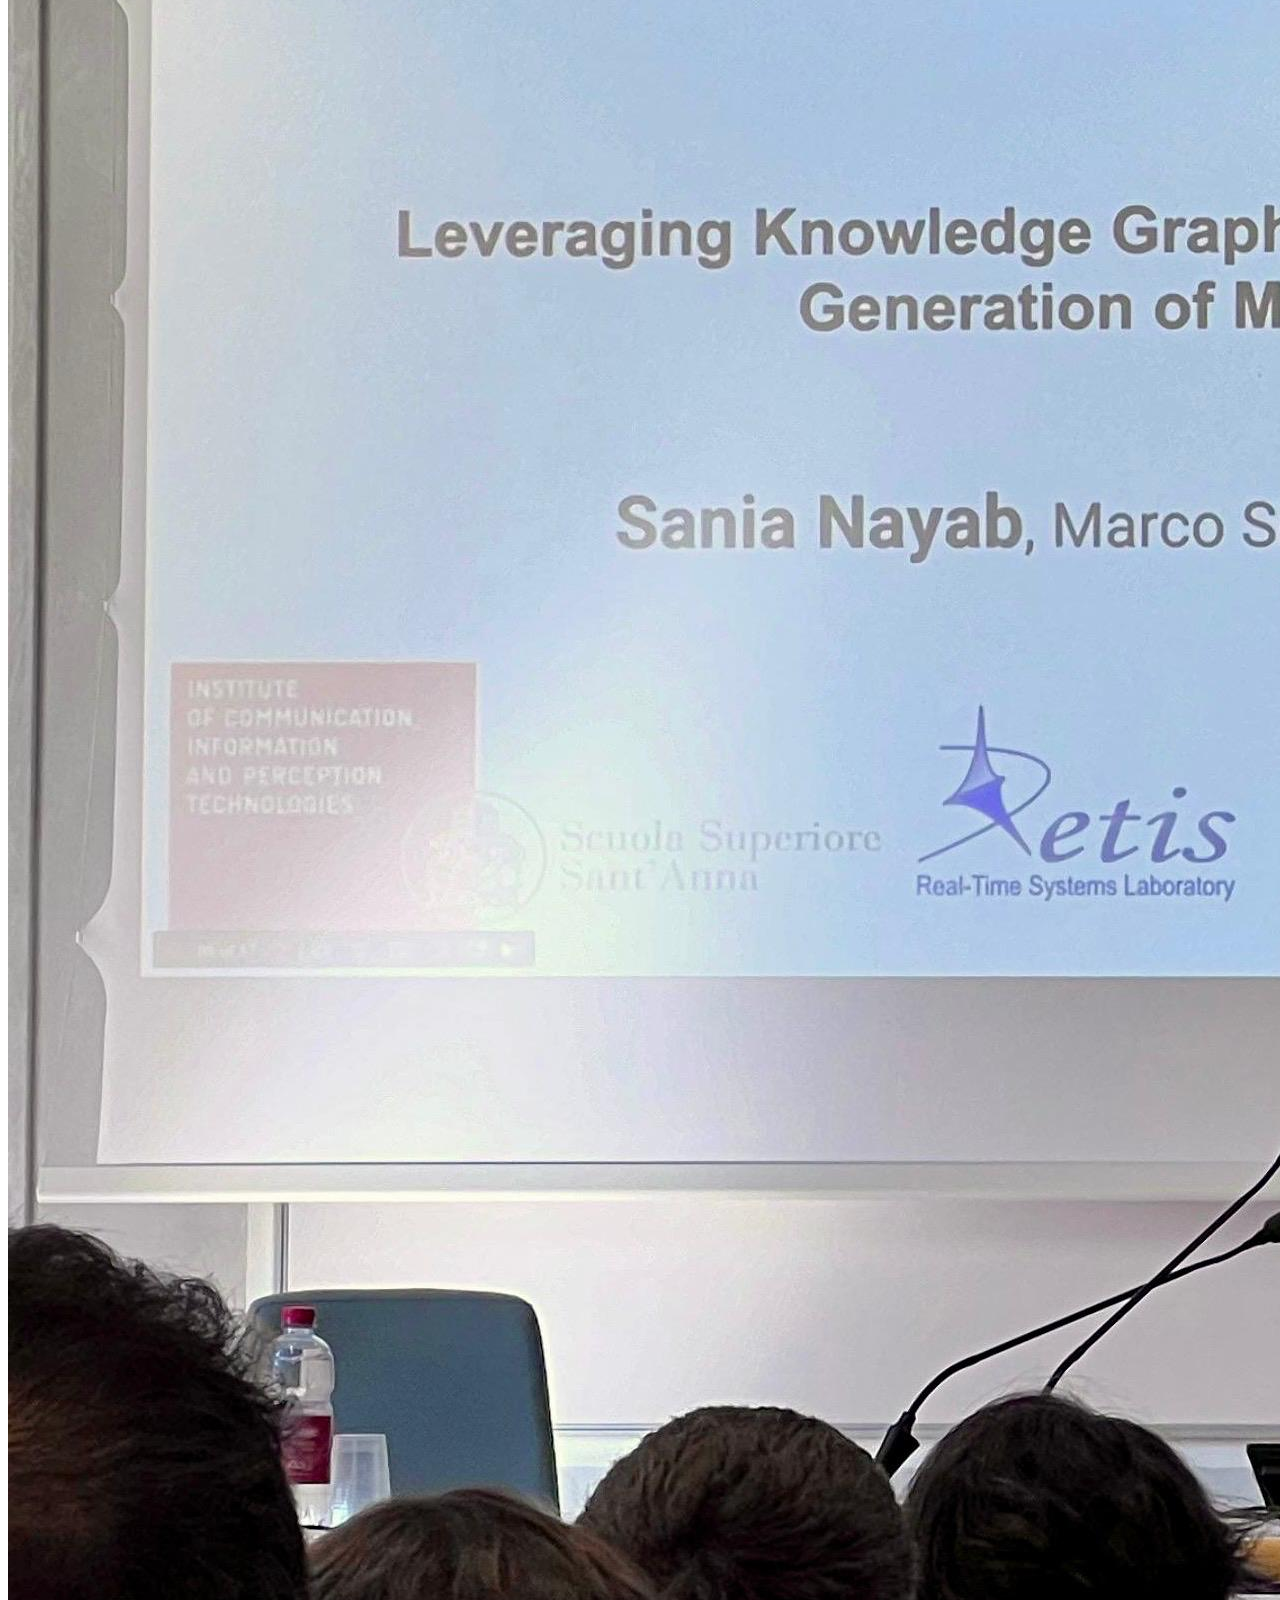
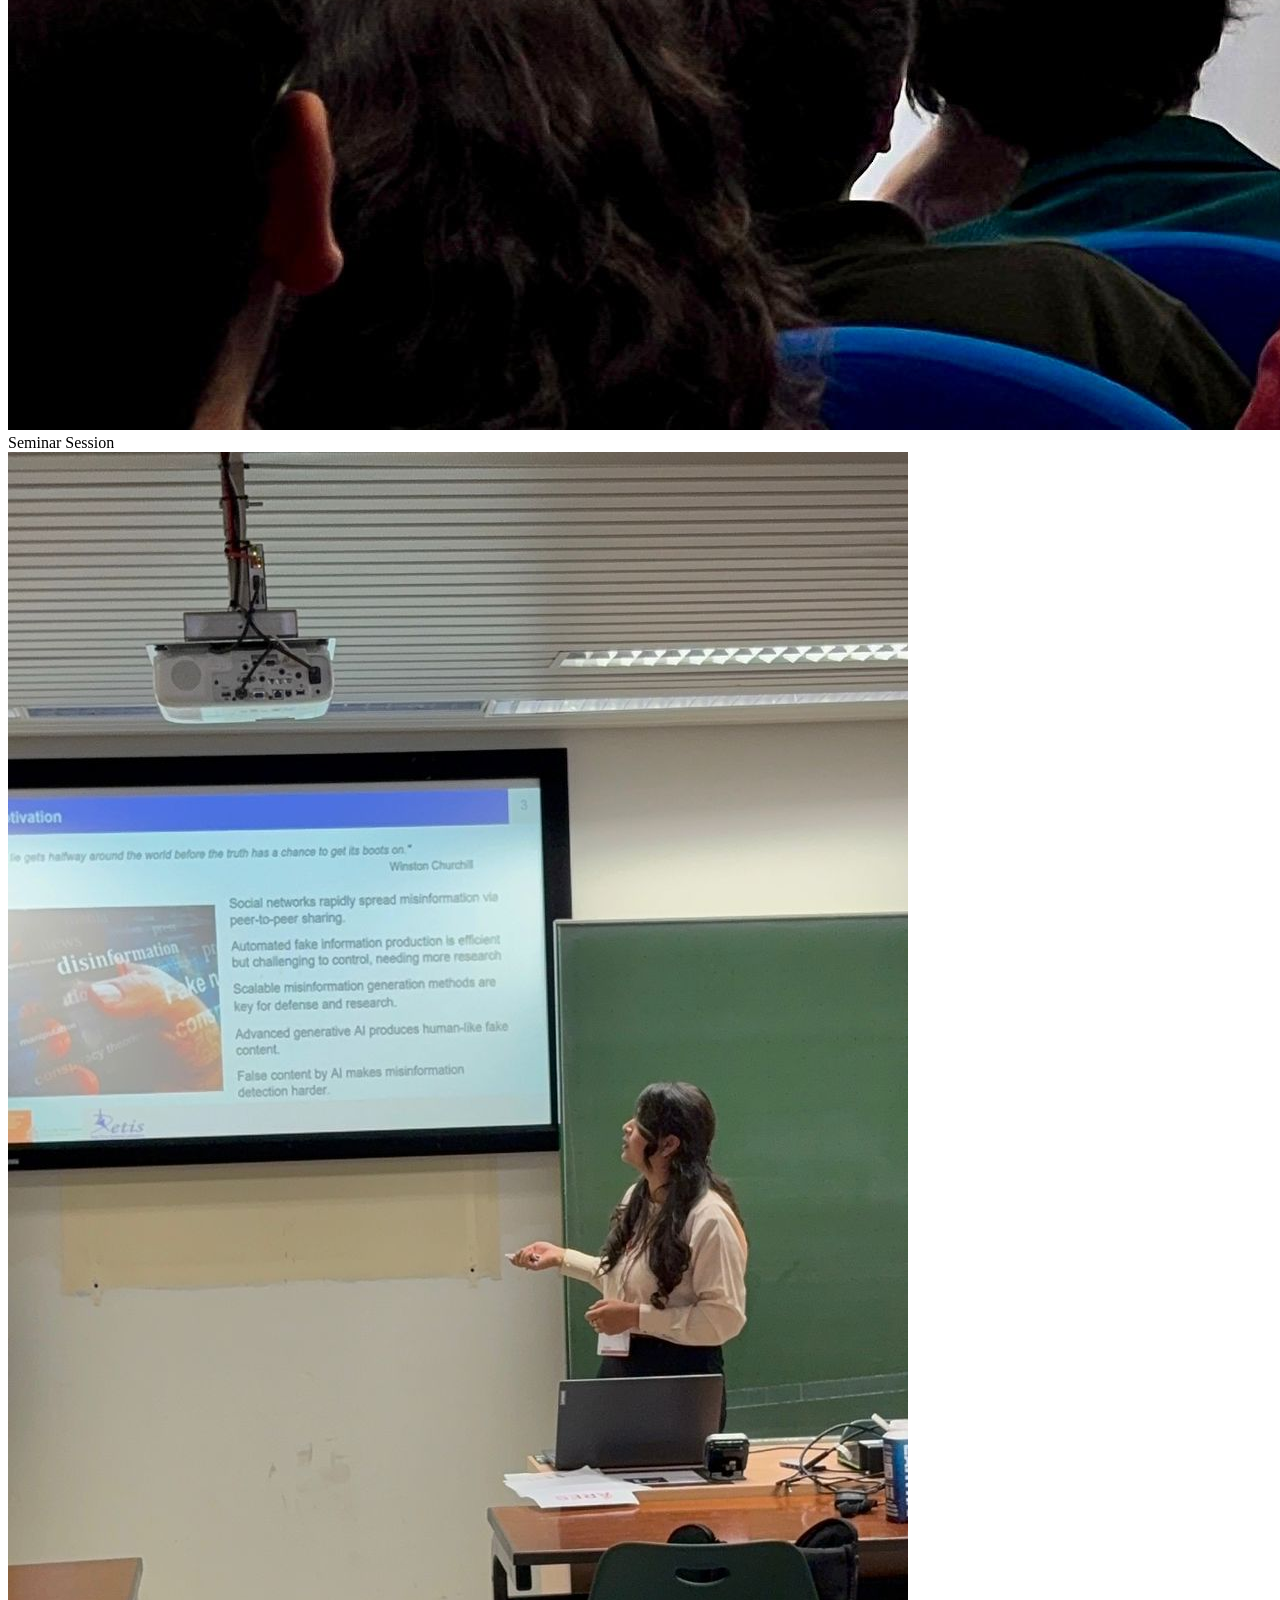
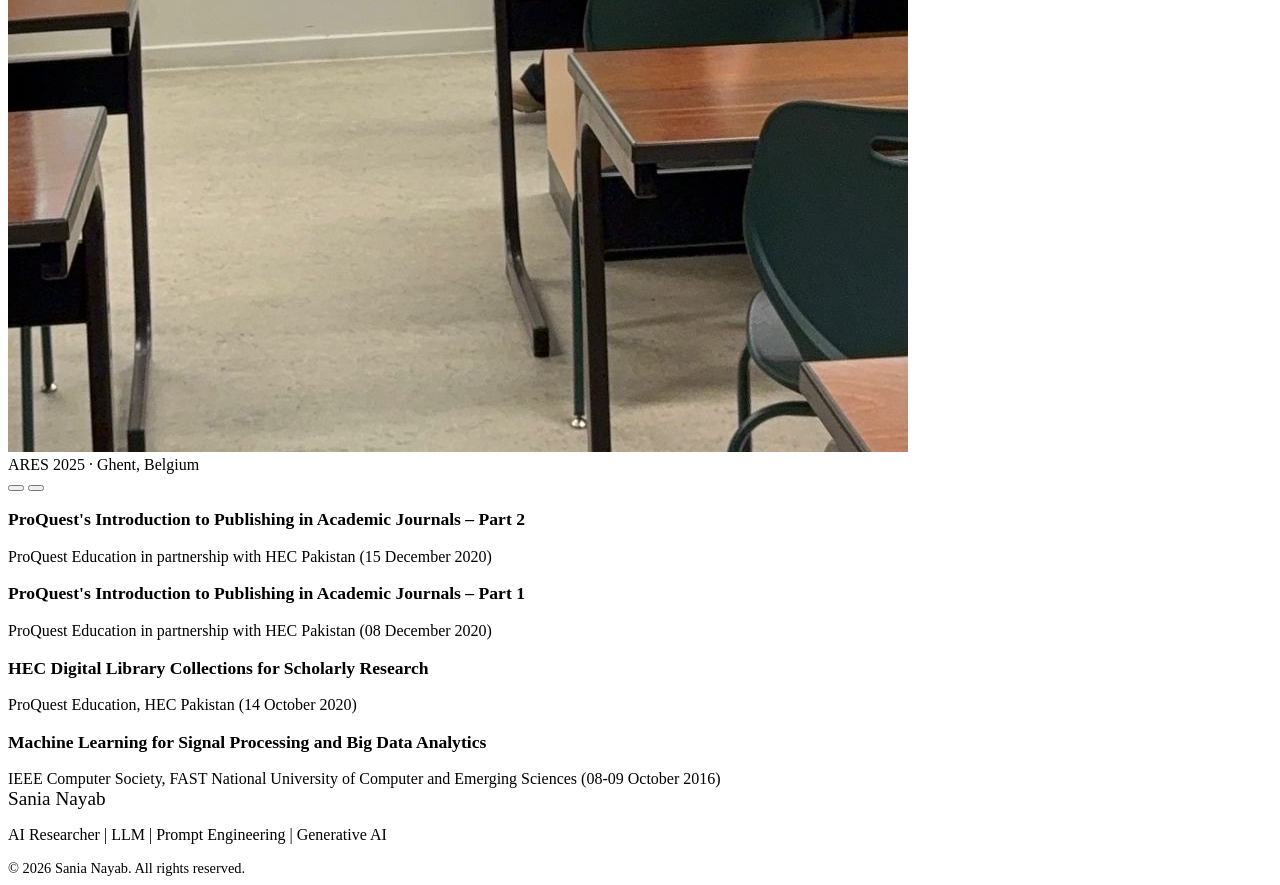
==== commit cec36262: "Update index.html" ====
--- a/index.html
+++ b/index.html
@@ -8,7 +8,7 @@
     <link rel="preconnect" href="https://fonts.googleapis.com">
     <link rel="preconnect" href="https://fonts.gstatic.com" crossorigin>
     <link href="https://fonts.googleapis.com/css2?family=Inter:wght@300;400;500;600;700;800&display=swap" rel="stylesheet">
-    <link rel="stylesheet" href="style.css">
+    <link rel="stylesheet" href="css/style.css">
     <!-- Load icons -->
     <link rel="stylesheet" href="https://cdnjs.cloudflare.com/ajax/libs/font-awesome/6.4.0/css/all.min.css">
 </head>
@@ -249,7 +249,7 @@
         </div>
     </section>
 
-<section id="certifications" class="container">
+    <section id="certifications" class="container">
         <h2 class="section-title">Certifications</h2>
         <div class="cert-grid">
             <div class="cert-card">
@@ -290,92 +290,70 @@
         </div>
     </section>
 
+
     <section id="talks" class="container">
         <h2 class="section-title">Conferences and Seminars</h2>
-        <div class="talks-grid">
-            <div class="talk-img-container">
+        <div class="talks-layout">
+            <!-- Left column: talks 1, 2, 3 stacked -->
+            <div class="timeline-item talk-1" style="grid-area: t1;">
+                <h3 class="timeline-title" style="font-size: 1.1rem">ARES 2025: BASS 5th International Workshop on Behavioral Authentication for System Security</h3>
+                <div class="timeline-subtitle">20th International Conference on Availability, Reliability and Security, Ghent, Belgium (11-14 August 2025)</div>
+            </div>
+            <div class="timeline-item talk-2" style="grid-area: t2;">
+                <h3 class="timeline-title" style="font-size: 1.1rem">MTICTI 2021: 1st International Conference on Modern Trends of ICT Industry</h3>
+                <div class="timeline-subtitle">Alrazi University, Sana'a, Yemen (04-06 December 2021)</div>
+            </div>
+            <div class="timeline-item talk-3" style="grid-area: t3;">
+                <h3 class="timeline-title" style="font-size: 1.1rem">14th IEEE ICOSST 2020</h3>
+                <div class="timeline-subtitle">International Conference on Open Source Systems and Technologies, Pakistan (16-17 December 2020)</div>
+            </div>
+
+            <!-- Carousel spans rows 1-3 on the right -->
+            <div class="talk-img-container" style="grid-area: carousel;">
                 <div class="talk-carousel">
-                    <div class="carousel-slide">
+                    <div class="carousel-slide active">
                         <img src="../images/talks_conferences_1ai.jpeg" alt="Academic seminar">
                         <div class="carousel-caption">Seminar Session</div>
                     </div>
-                    <div class="carousel-slide active">
-                        <img src="../images/talks_conferences1i.jpeg" alt="Sania Nayab presenting at ARES 2025, Ghent, Belgium">
+                    <!--<div class="carousel-slide">
+                        <img src="../images/talks_conferences1.jpeg" alt="Conference presentation">
+                        <div class="carousel-caption">ARES 2025 · Ghent, Belgium</div>
+                    </div> -->
+                    <div class="carousel-slide">
+                        <img src="../images/talks_conferences3.jpeg" alt="Academic seminar">
                         <div class="carousel-caption">ARES 2025 · Ghent, Belgium</div>
                     </div>
-                
-                   <div class="carousel-slide">
-                        <img src="../images/talks_conferences3.jpeg" alt="Academic seminar">
-                        <div class="carousel-caption">ARES 2025 · Ghent, Belgium</div>
-                    </div> 
                     <div class="carousel-dots">
                         <button class="carousel-dot active" data-slide="0" aria-label="Slide 1"></button>
                         <button class="carousel-dot" data-slide="1" aria-label="Slide 2"></button>
-                        <button class="carousel-dot" data-slide="2" aria-label="Slide 3"></button>
+                        <!--<button class="carousel-dot" data-slide="2" aria-label="Slide 3"></button> -->
                     </div>
                 </div>
-                <br/>
-                <!-- <div class="talk-carousel">
-                    <div class="carousel-slide active">
-                        <img src="../images/talks_conferences_1ai.jpeg" alt="Sania Nayab presenting at ARES 2025, Ghent, Belgium">
-                         <div class="carousel-caption">ARES 2025 · Ghent, Belgium</div> 
-                    </div> 
-                    <div class="carousel-slide">
-                        <img src="../images/talks_conferences_1a.jpeg" alt="Conference presentation">
-                        <div class="carousel-caption">Conference Talk · 2025</div> -->
-                    </div> 
-                    <!-- <div class="carousel-slide">
-                        <img src="../images/talks_conferences_1c.jpeg" alt="Academic seminar">
-                        <div class="carousel-caption">Seminar Session</div> 
-                    </div> -->
-                    <!-- <div class="carousel-dots">
-                        <button class="carousel-dot active" data-slide="0" aria-label="Slide 1"></button>
-                        <button class="carousel-dot" data-slide="1" aria-label="Slide 2"></button>
-                        <button class="carousel-dot" data-slide="2" aria-label="Slide 3"></button>
-                    </div> -->
-                </div> 
-            </div> 
-
-            <div class="talks-content">
-                <div class="timeline-item" style="margin-bottom: 1.5rem">
-                    <h3 class="timeline-title" style="font-size: 1.1rem">ARES 2025: BASS 5th International Workshop on Behavioral Authentication for System Security</h3>
-                    <div class="timeline-subtitle">20th International Conference on Availability, Reliability and Security, Ghent, Belgium (11-14 August 2025)</div>
-                </div>
-                <div class="timeline-item" style="margin-bottom: 1.5rem">
-                    <h3 class="timeline-title" style="font-size: 1.1rem">MTICTI 2021: 1st International Conference on Modern Trends of ICT Industry</h3>
-                    <div class="timeline-subtitle">Alrazi University, Sana'a, Yemen (04-06 December 2021)</div>
-                </div>
-                <div class="timeline-item" style="margin-bottom: 1.5rem">
-                    <h3 class="timeline-title" style="font-size: 1.1rem">14th IEEE ICOSST 2020</h3>
-                    <div class="timeline-subtitle">International Conference on Open Source Systems and Technologies, Pakistan (16-17 December 2020)</div>
-                </div>
-            </div>
-            <div class="talks-content">
-                <div class="timeline-item" style="margin-bottom: 1.5rem">
-                    <h3 class="timeline-title" style="font-size: 1.1rem">ProQuest's Introduction to Publishing in Academic Journals – Part 2</h3>
-                    <div class="timeline-subtitle">ProQuest Education in partnership with HEC Pakistan (15 December 2020)</div>
-                </div>
-                <div class="timeline-item" style="margin-bottom: 1.5rem">
-                    <h3 class="timeline-title" style="font-size: 1.1rem">ProQuest's Introduction to Publishing in Academic Journals – Part 1</h3>
-                    <div class="timeline-subtitle">ProQuest Education in partnership with HEC Pakistan (08 December 2020)</div>
-                </div>
-                <div class="timeline-item" style="margin-bottom: 1.5rem">
-                    <h3 class="timeline-title" style="font-size: 1.1rem">HEC Digital Library Collections for Scholarly Research</h3>
-                    <div class="timeline-subtitle">ProQuest Education, HEC Pakistan (14 October 2020)</div>
-                </div>
-                <div class="timeline-item">
-                    <h3 class="timeline-title" style="font-size: 1.1rem">Machine Learning for Signal Processing and Big Data Analytics</h3>
-                    <div class="timeline-subtitle">IEEE Computer Society, FAST National University of Computer and Emerging Sciences (08-09 October 2016)</div>
-                </div>
-            </div>
-        
-            
-            
-        </div>
-    </section>
-
-    
-
+            </div>
+
+            <!-- Middle row: talks 4, 5, 6 side-by-side -->
+            <div class="timeline-item talk-4" style="grid-area: t4;">
+                <h3 class="timeline-title" style="font-size: 1.1rem">ProQuest's Introduction to Publishing in Academic Journals – Part 2</h3>
+                <div class="timeline-subtitle">ProQuest Education in partnership with HEC Pakistan (15 December 2020)</div>
+            </div>
+            <div class="timeline-item talk-5" style="grid-area: t5;">
+                <h3 class="timeline-title" style="font-size: 1.1rem">ProQuest's Introduction to Publishing in Academic Journals – Part 1</h3>
+                <div class="timeline-subtitle">ProQuest Education in partnership with HEC Pakistan (08 December 2020)</div>
+            </div>
+            <div class="timeline-item talk-6" style="grid-area: t6;">
+                <h3 class="timeline-title" style="font-size: 1.1rem">HEC Digital Library Collections for Scholarly Research</h3>
+                <div class="timeline-subtitle">ProQuest Education, HEC Pakistan (14 October 2020)</div>
+            </div>
+
+            <!-- Bottom row: talk 7 alone on the left -->
+            <div class="timeline-item talk-7" style="grid-area: t7;">
+                <h3 class="timeline-title" style="font-size: 1.1rem">Machine Learning for Signal Processing and Big Data Analytics</h3>
+                <div class="timeline-subtitle">IEEE Computer Society, FAST National University of Computer and Emerging Sciences (08-09 October 2016)</div>
+            </div>
+        </div>
+    </section>
+
+   
     <!-- <section id="contact" class="container">
         <h2 class="section-title">Contact</h2>
         <p>
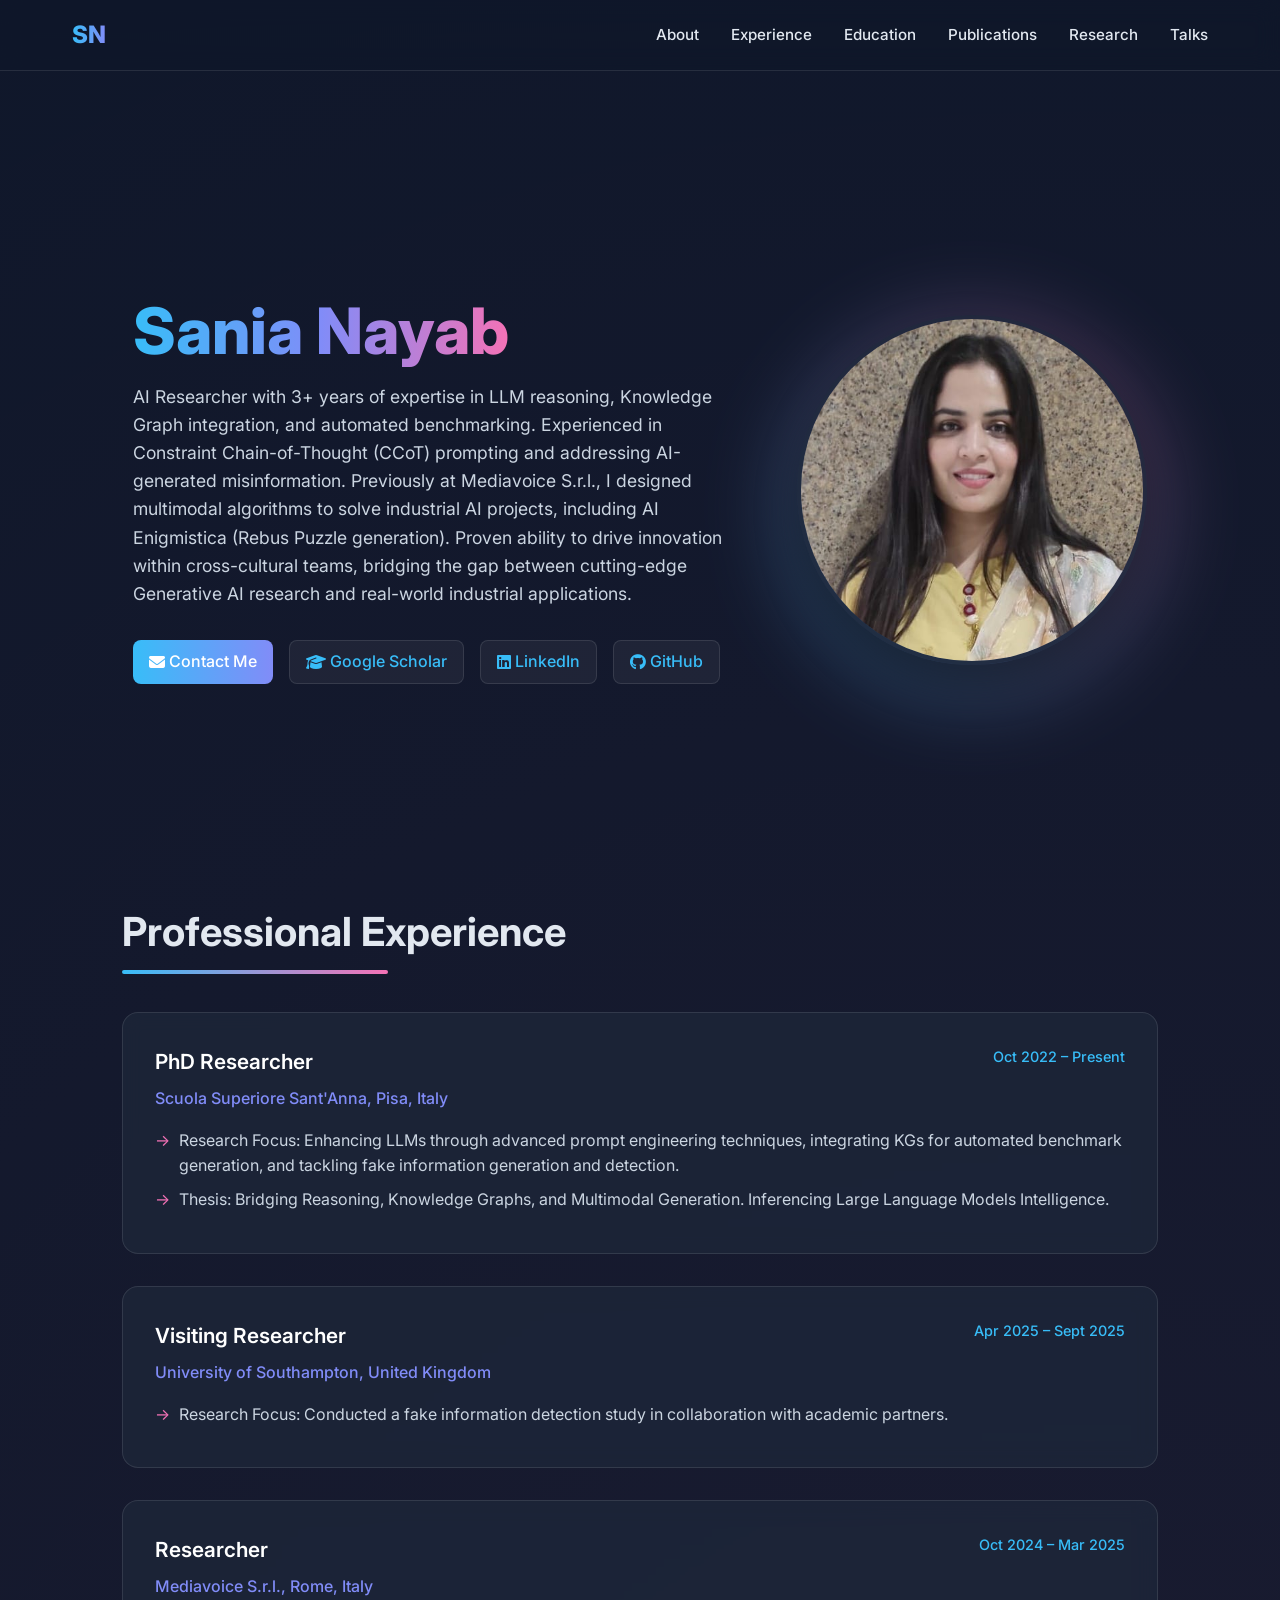
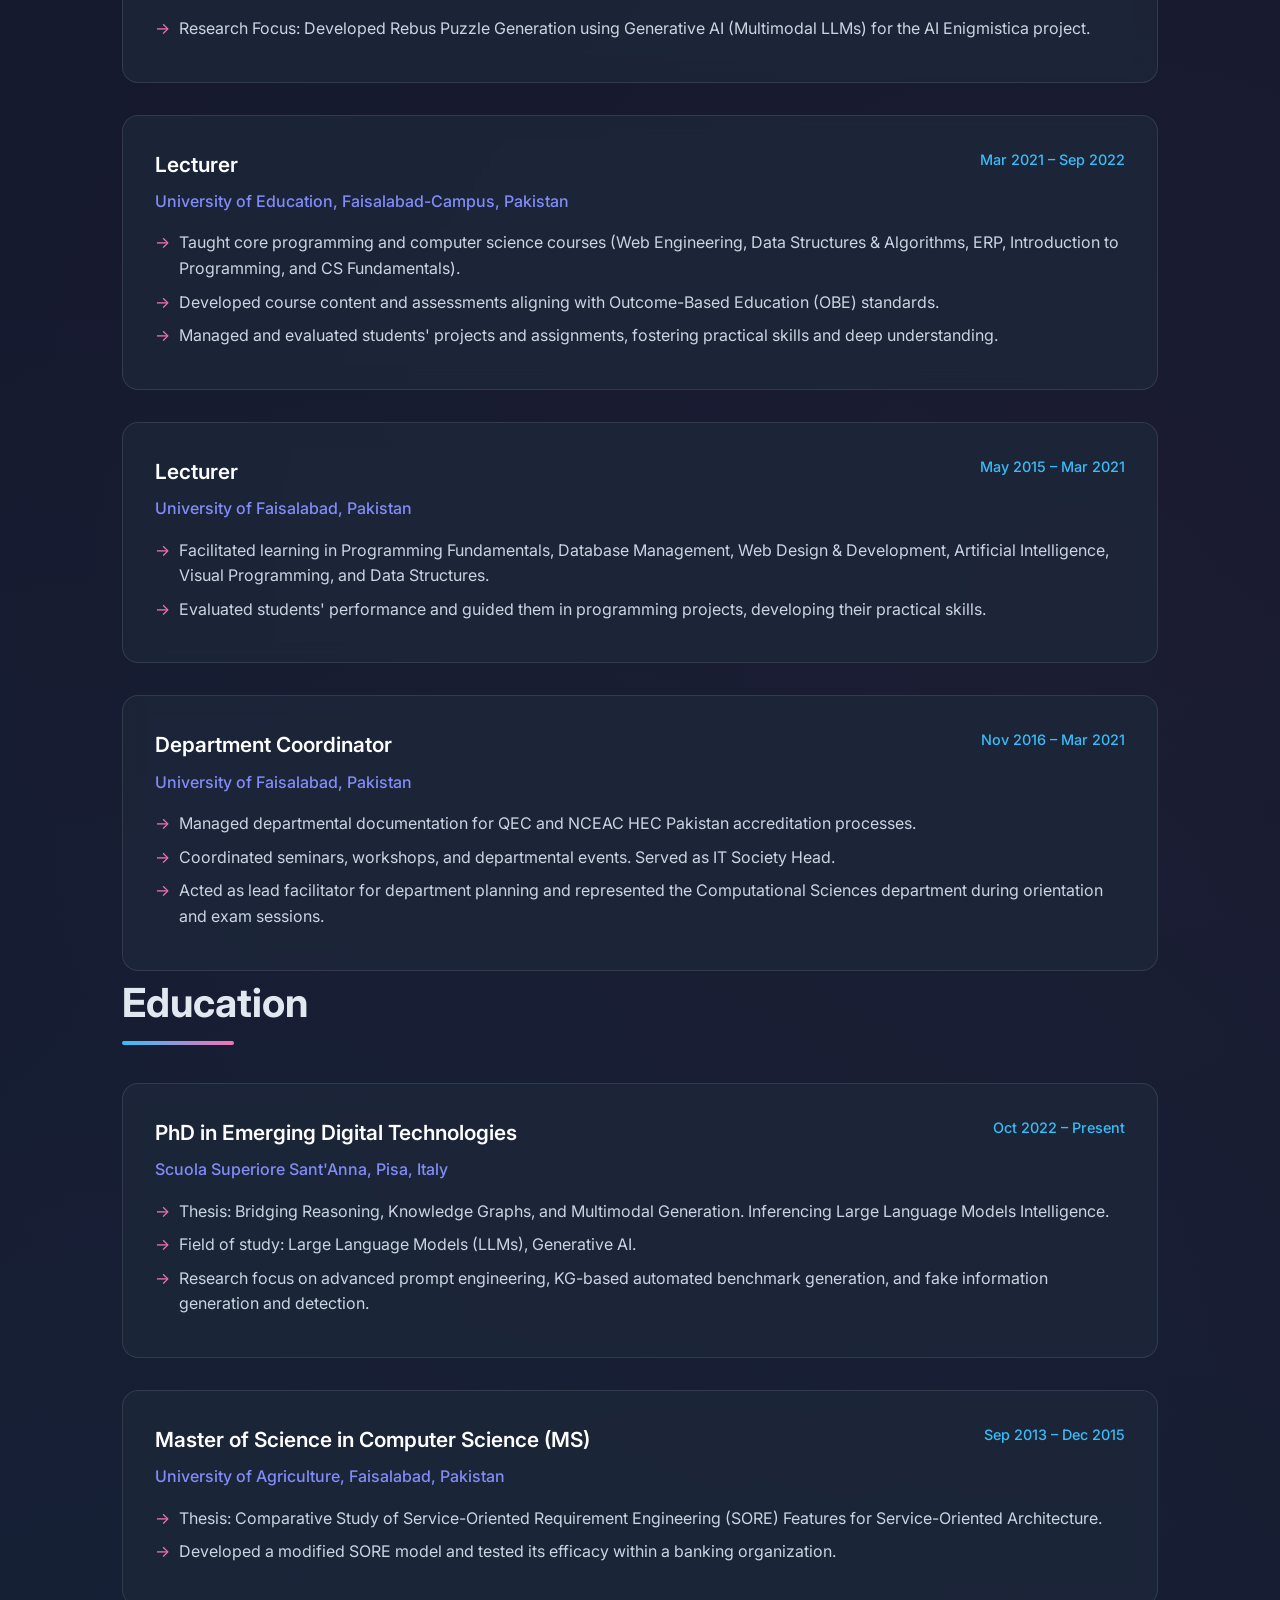
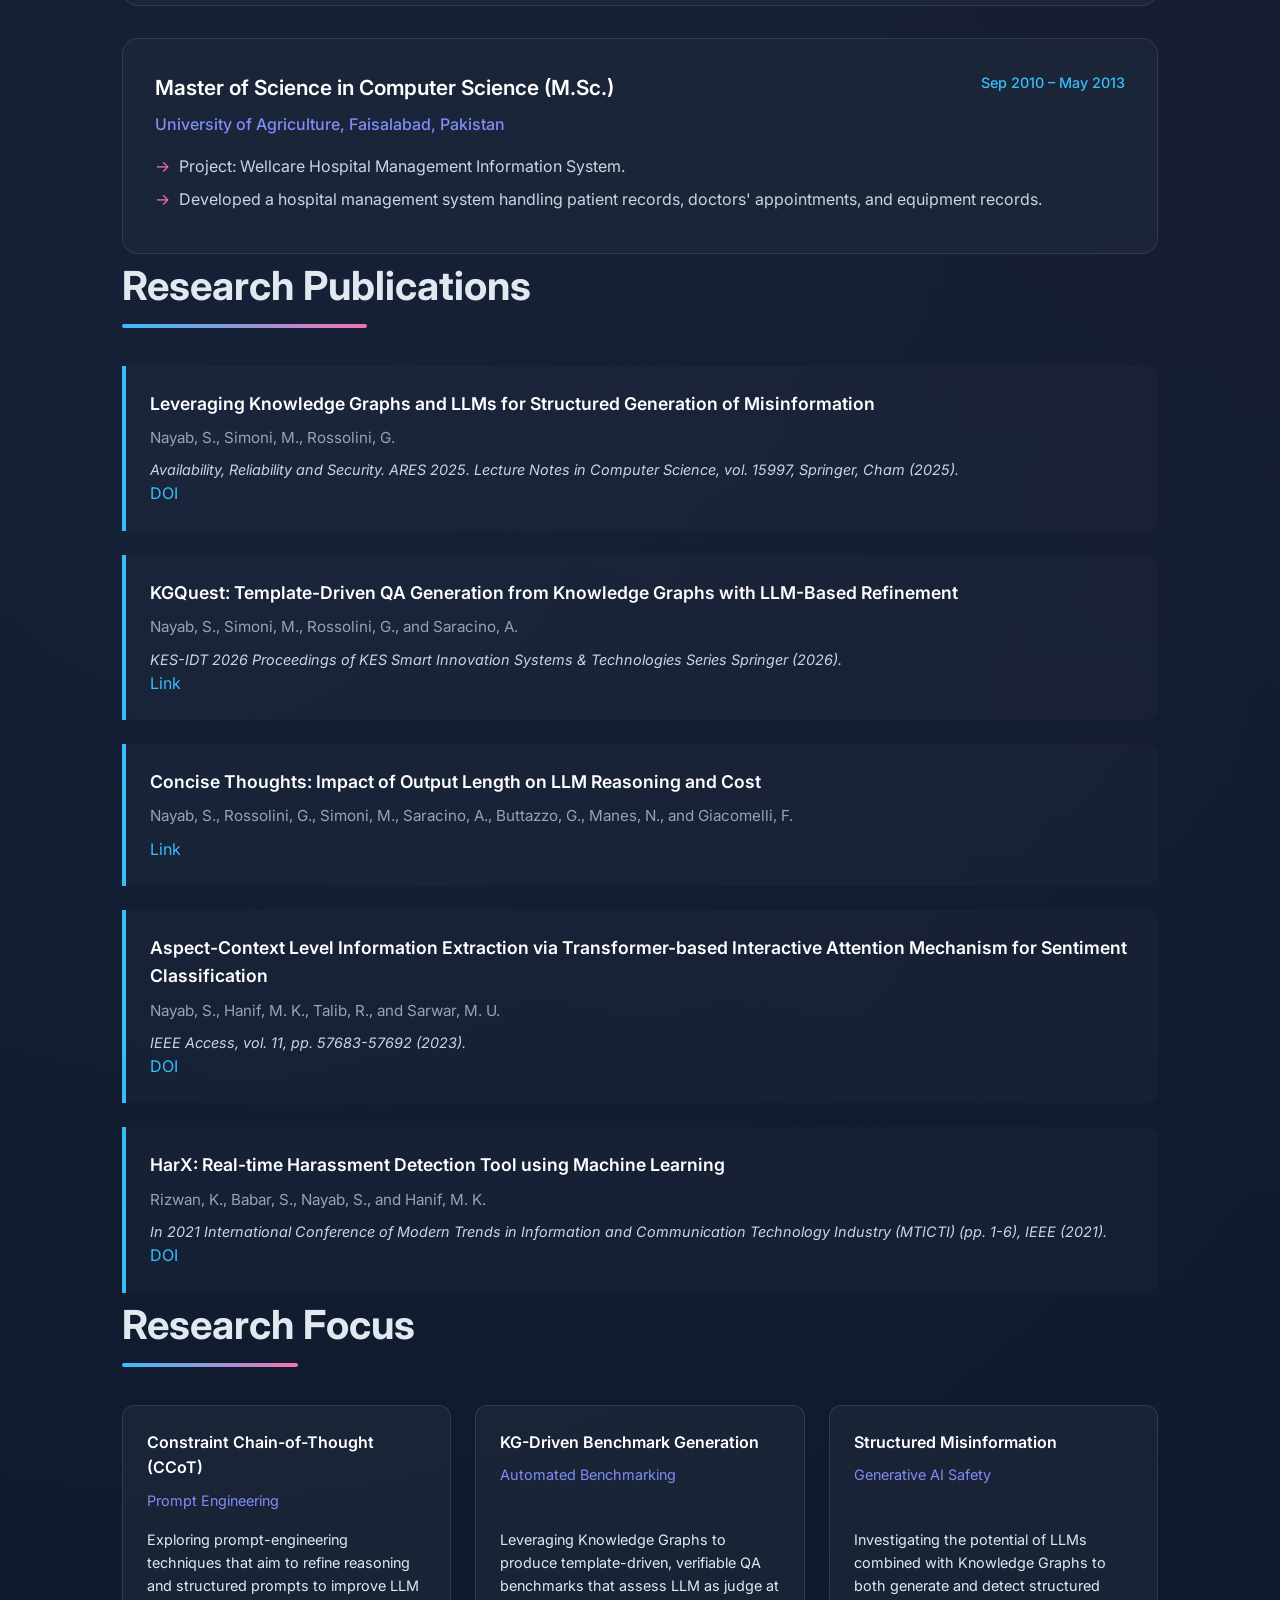
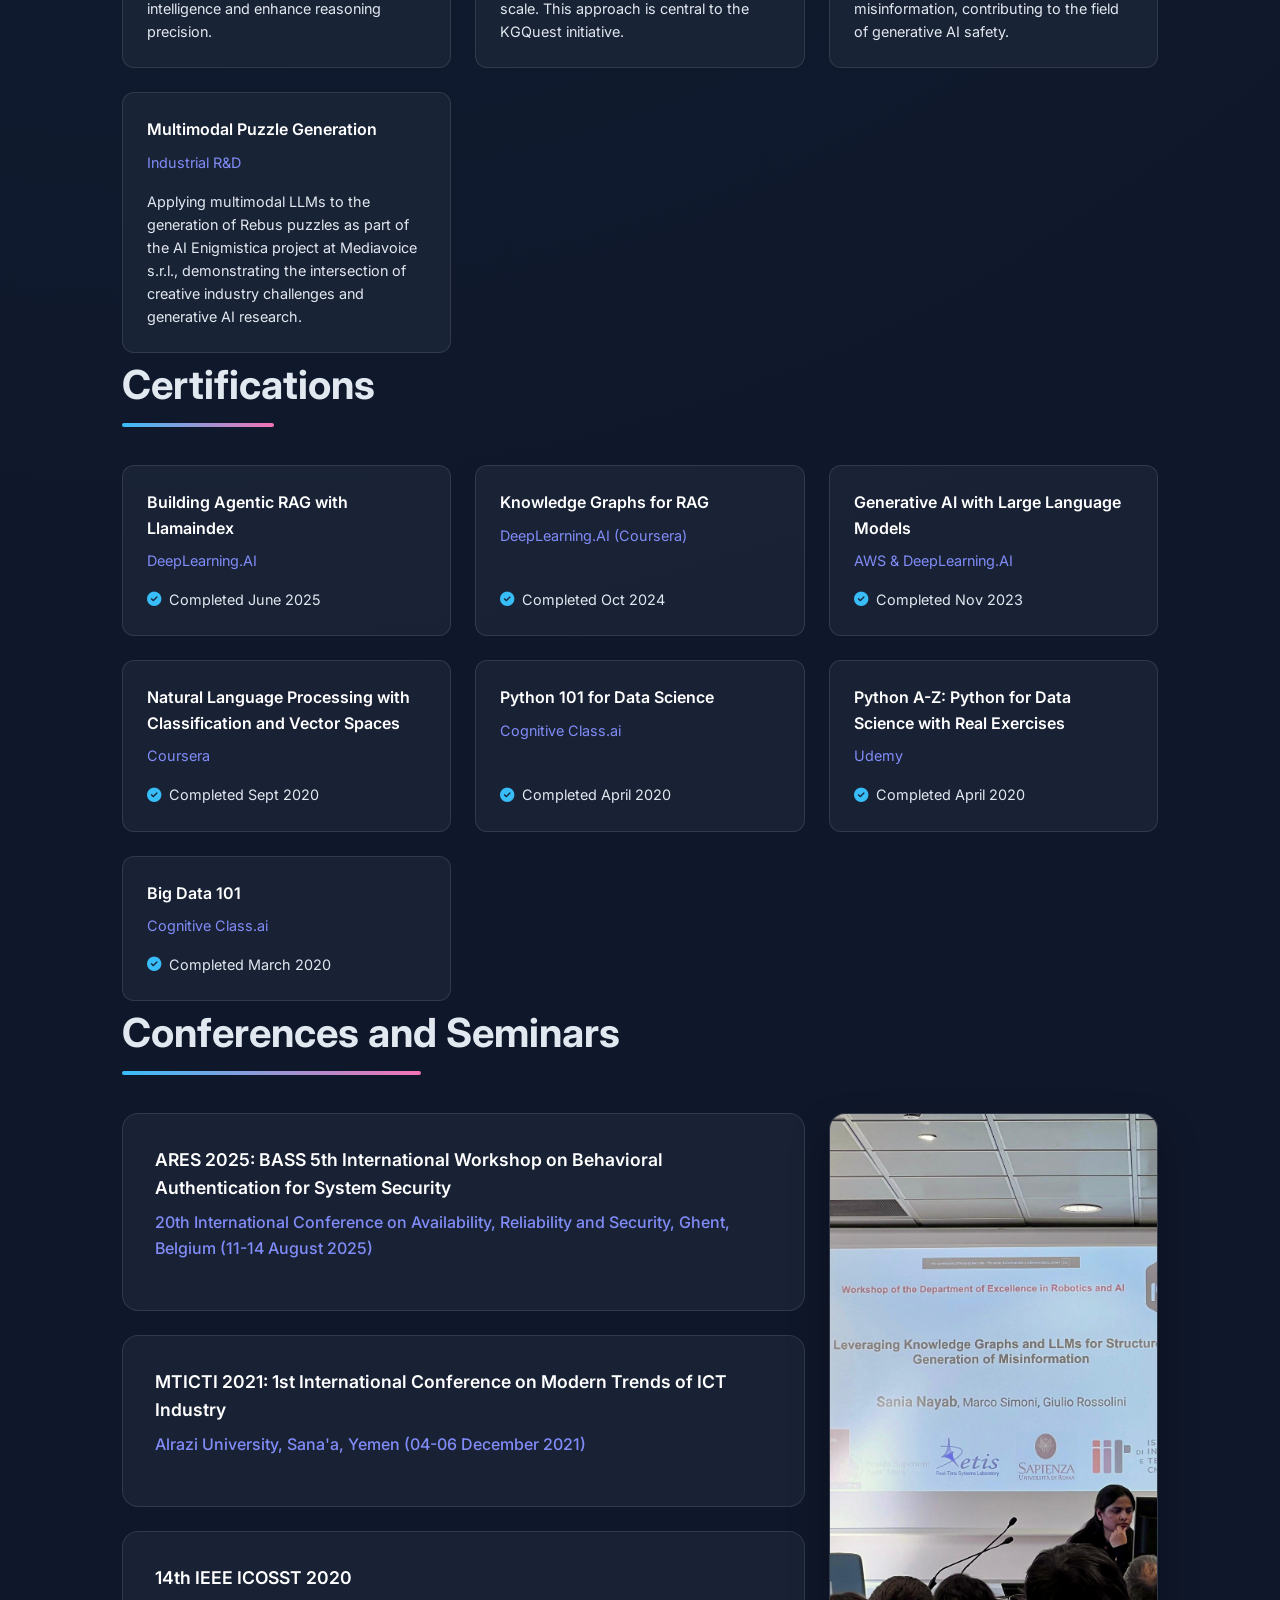
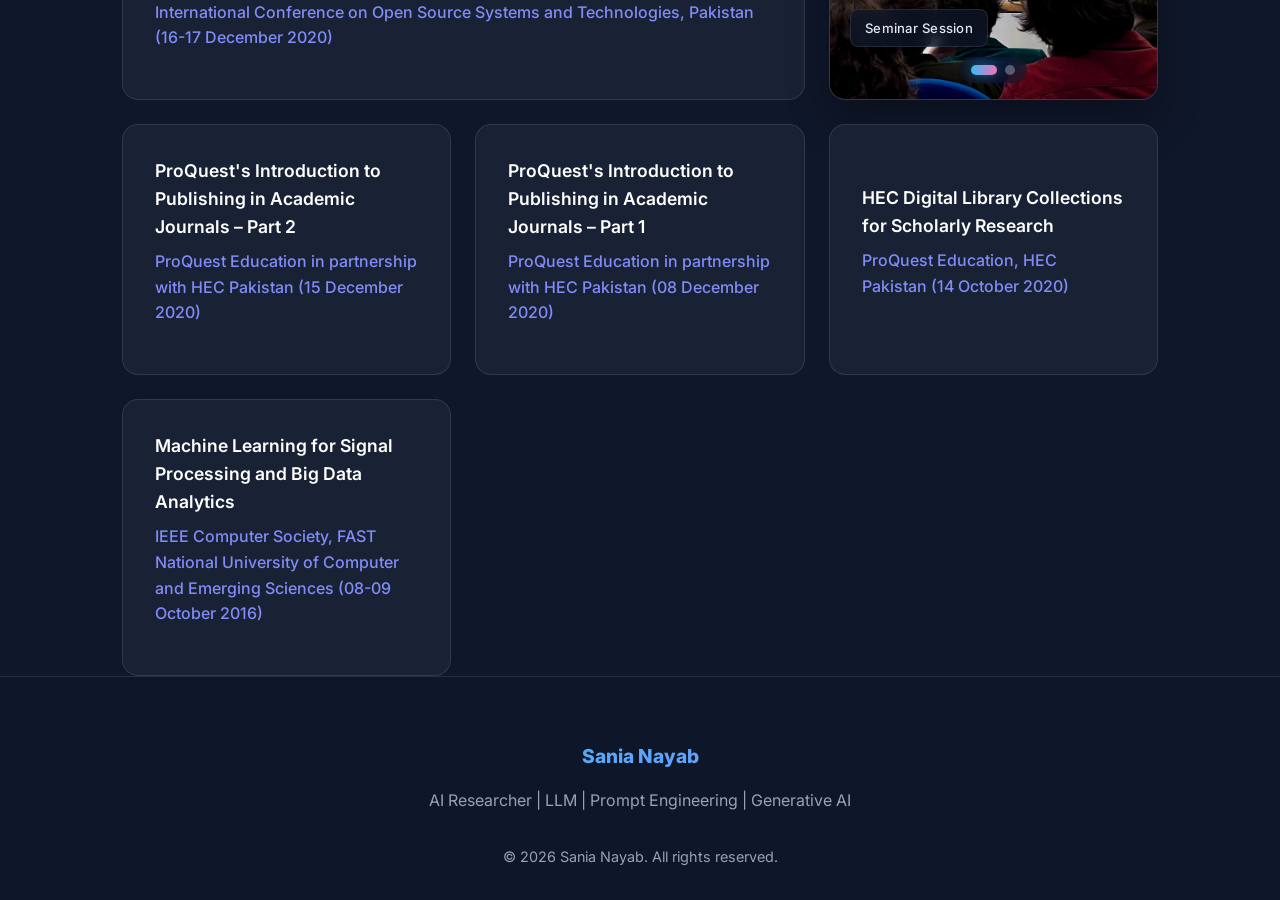
==== commit 141d279f: "Update index.html" ====
--- a/index.html
+++ b/index.html
@@ -8,7 +8,7 @@
     <link rel="preconnect" href="https://fonts.googleapis.com">
     <link rel="preconnect" href="https://fonts.gstatic.com" crossorigin>
     <link href="https://fonts.googleapis.com/css2?family=Inter:wght@300;400;500;600;700;800&display=swap" rel="stylesheet">
-    <link rel="stylesheet" href="css/style.css">
+    <link rel="stylesheet" href="style.css">
     <!-- Load icons -->
     <link rel="stylesheet" href="https://cdnjs.cloudflare.com/ajax/libs/font-awesome/6.4.0/css/all.min.css">
 </head>
--- a/style.css
+++ b/style.css
@@ -0,0 +1,621 @@
+:root {
+  --bg-color: #0f172a;
+  --text-color: #e2e8f0;
+  --primary: #38bdf8;
+  --secondary: #818cf8;
+  --accent: #f472b6;
+  --bg-card: rgba(30, 41, 59, 0.7);
+  --bg-card-hover: rgba(30, 41, 59, 1);
+  --border-color: rgba(255, 255, 255, 0.1);
+  --glass-bg: rgba(15, 23, 42, 0.7);
+}
+
+* {
+  margin: 0;
+  padding: 0;
+  box-sizing: border-box;
+}
+
+body {
+  font-family: 'Inter', system-ui, -apple-system, sans-serif;
+  background-color: var(--bg-color);
+  color: var(--text-color);
+  line-height: 1.6;
+  position: relative;
+  background-image: 
+    radial-gradient(circle at 15% 50%, rgba(56, 189, 248, 0.05) 0%, transparent 50%),
+    radial-gradient(circle at 85% 30%, rgba(244, 114, 182, 0.05) 0%, transparent 50%);
+}
+
+a {
+  color: var(--primary);
+  text-decoration: none;
+  transition: all 0.3s ease;
+}
+
+a:hover {
+  color: var(--accent);
+}
+
+.glass-nav {
+  position: fixed;
+  top: 0;
+  width: 100%;
+  background: var(--glass-bg);
+  backdrop-filter: blur(12px);
+  -webkit-backdrop-filter: blur(12px);
+  border-bottom: 1px solid var(--border-color);
+  z-index: 1000;
+  padding: 1rem 0;
+}
+
+.nav-container {
+  max-width: 1200px;
+  margin: 0 auto;
+  display: flex;
+  justify-content: space-between;
+  align-items: center;
+  padding: 0 2rem;
+}
+
+.logo {
+  font-size: 1.5rem;
+  font-weight: 800;
+  background: linear-gradient(to right, var(--primary), var(--secondary));
+  -webkit-background-clip: text;
+  -webkit-text-fill-color: transparent;
+}
+
+.nav-links {
+  display: flex;
+  list-style: none;
+  gap: 2rem;
+}
+
+.nav-links a {
+  color: var(--text-color);
+  font-weight: 500;
+  font-size: 0.95rem;
+  position: relative;
+}
+
+.nav-links a::after {
+  content: '';
+  position: absolute;
+  width: 0;
+  height: 2px;
+  bottom: -4px;
+  left: 0;
+  background: linear-gradient(to right, var(--primary), var(--secondary));
+  transition: width 0.3s ease;
+}
+
+.nav-links a:hover::after {
+  width: 100%;
+}
+
+.container {
+  max-width: 1100px;
+  margin: 0 auto;
+  padding: 0 2rem;
+}
+
+header {
+  min-height: 100vh;
+  display: flex;
+  align-items: center;
+  padding-top: 80px;
+}
+
+.hero-content {
+  display: flex;
+  align-items: center;
+  gap: 4rem;
+}
+
+.hero-text {
+  flex: 3;
+}
+
+.hero-text h1 {
+  font-size: 4rem;
+  line-height: 1.1;
+  margin-bottom: 1rem;
+  font-weight: 800;
+}
+
+.gradient-text {
+  background: linear-gradient(to right, var(--primary), var(--secondary), var(--accent));
+  -webkit-background-clip: text;
+  -webkit-text-fill-color: transparent;
+  display: inline-block;
+}
+
+.hero-text h2 {
+  font-size: 1.5rem;
+  font-weight: 400;
+  color: #94a3b8;
+  margin-bottom: 1.5rem;
+}
+
+.hero-text p {
+  font-size: 1.1rem;
+  color: #cbd5e1;
+  margin-bottom: 2rem;
+  max-width: 600px;
+}
+
+.social-links {
+  display: flex;
+  gap: 1rem;
+  flex-wrap: wrap;
+}
+
+.social-links a {
+  display: flex;
+  align-items: center;
+  gap: 0.25rem;
+  padding: 0.50rem 1rem;
+  border-radius: 8px;
+  background: rgba(255, 255, 255, 0.05);
+  border: 1px solid var(--border-color);
+  font-weight: 500;
+  transition: all 0.3s ease;
+}
+
+.social-links a.primary-btn {
+  background: linear-gradient(to right, var(--primary), var(--secondary));
+  border: none;
+  color: #fff;
+}
+
+.social-links a.primary-btn:hover {
+  transform: translateY(-2px);
+  box-shadow: 0 10px 20px rgba(56, 189, 248, 0.3);
+}
+
+.social-links a:not(.primary-btn):hover {
+  background: rgba(255, 255, 255, 0.1);
+  transform: translateY(-2px);
+}
+
+.hero-img {
+  flex: 1;
+  display: flex;
+  justify-content: center;
+  position: relative;
+}
+
+.hero-img::before {
+  content: '';
+  position: absolute;
+  width: 110%;
+  height: 110%;
+  background: linear-gradient(45deg, var(--primary), var(--accent));
+  border-radius: 50%;
+  z-index: -1;
+  filter: blur(40px);
+  opacity: 0.3;
+  animation: pulse 4s infinite alternate;
+}
+
+@keyframes pulse {
+  0% { transform: scale(1); opacity: 0.2; }
+  100% { transform: scale(1.05); opacity: 0.4; }
+}
+
+.hero-img img {
+  width: 350px;
+  height: 350px;
+  object-fit: cover;
+  border-radius: 50%;
+  border: 4px solid var(--bg-card);
+  box-shadow: 0 20px 40px rgba(0, 0, 0, 0.4);
+}
+
+section {
+  padding: 6rem 0;
+}
+
+.section-title {
+  font-size: 2.5rem;
+  margin-bottom: 3rem;
+  font-weight: 700;
+  display: inline-block;
+  position: relative;
+}
+
+.section-title::after {
+  content: '';
+  position: absolute;
+  bottom: -10px;
+  left: 0;
+  width: 60%;
+  height: 4px;
+  background: linear-gradient(to right, var(--primary), var(--accent));
+  border-radius: 2px;
+}
+
+/* Timeline / Experience */
+.timeline {
+  display: flex;
+  flex-direction: column;
+  gap: 2rem;
+}
+
+.timeline-item {
+  background: var(--bg-card);
+  border: 1px solid var(--border-color);
+  padding: 2rem;
+  border-radius: 16px;
+  transition: all 0.3s ease;
+  position: relative;
+  backdrop-filter: blur(10px);
+}
+
+.timeline-item:hover {
+  transform: translateY(-5px);
+  background: var(--bg-card-hover);
+  border-color: var(--secondary);
+  box-shadow: 0 15px 30px rgba(0, 0, 0, 0.2);
+}
+
+.timeline-date {
+  position: absolute;
+  top: 2rem;
+  right: 2rem;
+  color: var(--primary);
+  font-weight: 500;
+  font-size: 0.9rem;
+}
+
+.timeline-title {
+  font-size: 1.3rem;
+  font-weight: 600;
+  margin-bottom: 0.5rem;
+  color: #fff;
+}
+
+.timeline-subtitle {
+  color: var(--secondary);
+  font-weight: 500;
+  margin-bottom: 1rem;
+}
+
+.timeline-content ul {
+  list-style-type: none;
+}
+
+.timeline-content li {
+  margin-bottom: 0.5rem;
+  padding-left: 1.5rem;
+  position: relative;
+  color: #cbd5e1;
+}
+
+.timeline-content li::before {
+  content: '→';
+  position: absolute;
+  left: 0;
+  color: var(--accent);
+}
+
+/* Publications */
+.pub-list {
+  display: grid;
+  grid-template-columns: 1fr;
+  gap: 1.5rem;
+}
+
+.pub-card {
+  background: rgba(255, 255, 255, 0.02);
+  border-left: 4px solid var(--primary);
+  padding: 1.5rem;
+  border-radius: 0 12px 12px 0;
+  transition: all 0.3s ease;
+}
+
+.pub-card:hover {
+  background: rgba(255, 255, 255, 0.05);
+  border-left-color: var(--accent);
+}
+
+.pub-title {
+  font-weight: 600;
+  font-size: 1.1rem;
+  margin-bottom: 0.5rem;
+  color: #fff;
+}
+
+.pub-authors {
+  color: #94a3b8;
+  font-size: 0.95rem;
+  margin-bottom: 0.5rem;
+}
+
+.pub-venue {
+  color: #cbd5e1;
+  font-style: italic;
+  font-size: 0.9rem;
+}
+
+/* Talks */
+/* Make sure the container is flexible */
+.talks-grid {
+  display: grid;
+  grid-template-columns: 1fr 1fr;
+  gap: 2rem;
+  grid-template-rows: auto;
+}
+
+/* Modify the order of the image and text */
+.talk-img-container {
+  display: flex;
+  flex-direction: column;
+  order: 0; /* Ensure images appear at the top */
+}
+
+.talk-content {
+  display: flex;
+  flex-direction: column;
+  order: 2; /* Make sure the content comes after images */
+}
+
+/* Certificates */
+.cert-grid {
+  display: grid;
+  grid-template-columns: repeat(auto-fill, minmax(300px, 1fr));
+  gap: 1.5rem;
+}
+
+.cert-card {
+  background: var(--bg-card);
+  border: 1px solid var(--border-color);
+  padding: 1.5rem;
+  border-radius: 12px;
+  display: flex;
+  flex-direction: column;
+  transition: all 0.3s ease;
+}
+
+.cert-card:hover {
+  transform: translateY(-5px);
+  border-color: var(--primary);
+}
+
+.cert-title {
+  font-weight: 600;
+  color: #fff;
+  margin-bottom: 0.5rem;
+}
+
+.cert-issuer {
+  color: var(--secondary);
+  font-size: 0.9rem;
+  margin-bottom: 1rem;
+  flex-grow: 1;
+}
+
+.cert-link {
+  font-size: 0.9rem;
+  display: inline-flex;
+  align-items: center;
+  gap: 0.5rem;
+}
+
+footer {
+  background: rgba(15, 23, 42, 0.9);
+  padding: 4rem 0 2rem;
+  border-top: 1px solid var(--border-color);
+  text-align: center;
+}
+
+.footer-content {
+  margin-bottom: 2rem;
+}
+
+.footer-text {
+  color: #94a3b8;
+}
+
+@media (max-width: 900px) {
+  .hero-content {
+    flex-direction: column-reverse;
+    text-align: center;
+  }
+  
+  .hero-text h1 {
+    font-size: 3rem;
+  }
+  
+  .social-links {
+    justify-content: center;
+  }
+  
+  .timeline-date {
+    position: static;
+    display: block;
+    margin-bottom: 0.5rem;
+  }
+
+  .talks-grid {
+    grid-template-columns: 1fr;
+  }
+}
+
+/* =========================
+   Talks Carousel
+   Vertical slide-up transition with auto-rotate
+   ========================= */
+.talk-carousel {
+  position: relative;
+  width: 100%;
+  height: 520px;
+  border-radius: 16px;
+  overflow: hidden;
+  box-shadow: 0 20px 40px rgba(0, 0, 0, 0.3);
+  background: var(--bg-card);
+  border: 1px solid var(--border-color);
+}
+
+.carousel-slide {
+  position: absolute;
+  inset: 0;
+  opacity: 0;
+  transform: translateY(100%);
+  transition: opacity 0.8s cubic-bezier(.25, .8, .25, 1),
+              transform 0.8s cubic-bezier(.25, .8, .25, 1);
+  z-index: 1;
+}
+
+.carousel-slide.active {
+  opacity: 1;
+  transform: translateY(0);
+  z-index: 2;
+}
+
+.carousel-slide img {
+  width: 100%;
+  height: 100%;
+  object-fit: cover;
+  display: block;
+}
+
+.carousel-caption {
+  position: absolute;
+  left: 1.25rem;
+  bottom: 3.25rem;
+  padding: 0.45rem 0.9rem;
+  background: rgba(15, 23, 42, 0.75);
+  backdrop-filter: blur(8px);
+  -webkit-backdrop-filter: blur(8px);
+  border: 1px solid var(--border-color);
+  border-radius: 8px;
+  color: var(--text-color);
+  font-size: 0.82rem;
+  font-weight: 500;
+  letter-spacing: 0.02em;
+  z-index: 3;
+}
+
+.carousel-dots {
+  position: absolute;
+  bottom: 1rem;
+  left: 50%;
+  transform: translateX(-50%);
+  display: flex;
+  gap: 0.5rem;
+  z-index: 4;
+  padding: 0.5rem 0.75rem;
+  background: rgba(15, 23, 42, 0.6);
+  backdrop-filter: blur(8px);
+  -webkit-backdrop-filter: blur(8px);
+  border-radius: 999px;
+}
+
+.carousel-dot {
+  width: 10px;
+  height: 10px;
+  border-radius: 50%;
+  background: rgba(255, 255, 255, 0.3);
+  border: none;
+  cursor: pointer;
+  padding: 0;
+  transition: all 0.35s ease;
+}
+
+.carousel-dot:hover:not(.active) {
+  background: rgba(255, 255, 255, 0.6);
+}
+
+.carousel-dot.active {
+  width: 26px;
+  border-radius: 6px;
+  background: linear-gradient(to right, var(--primary), var(--accent));
+  box-shadow: 0 0 12px rgba(56, 189, 248, 0.5);
+}
+
+@media (max-width: 900px) {
+  .talk-carousel {
+    height: 380px;
+  }
+  .carousel-caption {
+    font-size: 0.75rem;
+    left: 1rem;
+    bottom: 3rem;
+  }
+}
+
+/* =========================
+   Talks Layout — sketch-based grid
+   Rows 1-3: talks 1-3 stacked left, carousel spans all 3 rows on right
+   Row 4: talks 4, 5, 6 side-by-side
+   Row 5: talk 7 alone on the left
+   ========================= */
+.talks-layout {
+  display: grid;
+  grid-template-columns: 1fr 1fr 1fr;
+  grid-template-rows: auto auto auto auto auto;
+  grid-template-areas:
+    "t1       t1       carousel"
+    "t2       t2       carousel"
+    "t3       t3       carousel"
+    "t4       t5       t6"
+    "t7       .        .";
+  gap: 1.5rem;
+  align-items: stretch;
+}
+
+/* Each timeline-item in this layout stretches to fill its grid cell,
+   so stacked talks and the carousel visually line up. */
+.talks-layout .timeline-item {
+  margin: 0;
+  height: 100%;
+  display: flex;
+  flex-direction: column;
+  justify-content: center;
+}
+
+/* The carousel container fills its tall grid cell */
+.talks-layout .talk-img-container {
+  height: 100%;
+  min-height: 520px;
+}
+
+.talks-layout .talk-img-container .talk-carousel {
+  height: 100%;
+  min-height: 520px;
+}
+
+/* Tablet: collapse to 2 columns, carousel below the stacked talks */
+@media (max-width: 1024px) {
+  .talks-layout {
+    grid-template-columns: 1fr 1fr;
+    grid-template-areas:
+      "t1 carousel"
+      "t2 carousel"
+      "t3 carousel"
+      "t4 t5"
+      "t6 t7";
+  }
+}
+
+/* Mobile: single column, everything stacks */
+@media (max-width: 700px) {
+  .talks-layout {
+    grid-template-columns: 1fr;
+    grid-template-areas:
+      "t1"
+      "t2"
+      "t3"
+      "carousel"
+      "t4"
+      "t5"
+      "t6"
+      "t7";
+  }
+  .talks-layout .talk-img-container,
+  .talks-layout .talk-img-container .talk-carousel {
+    min-height: 360px;
+  }
+}
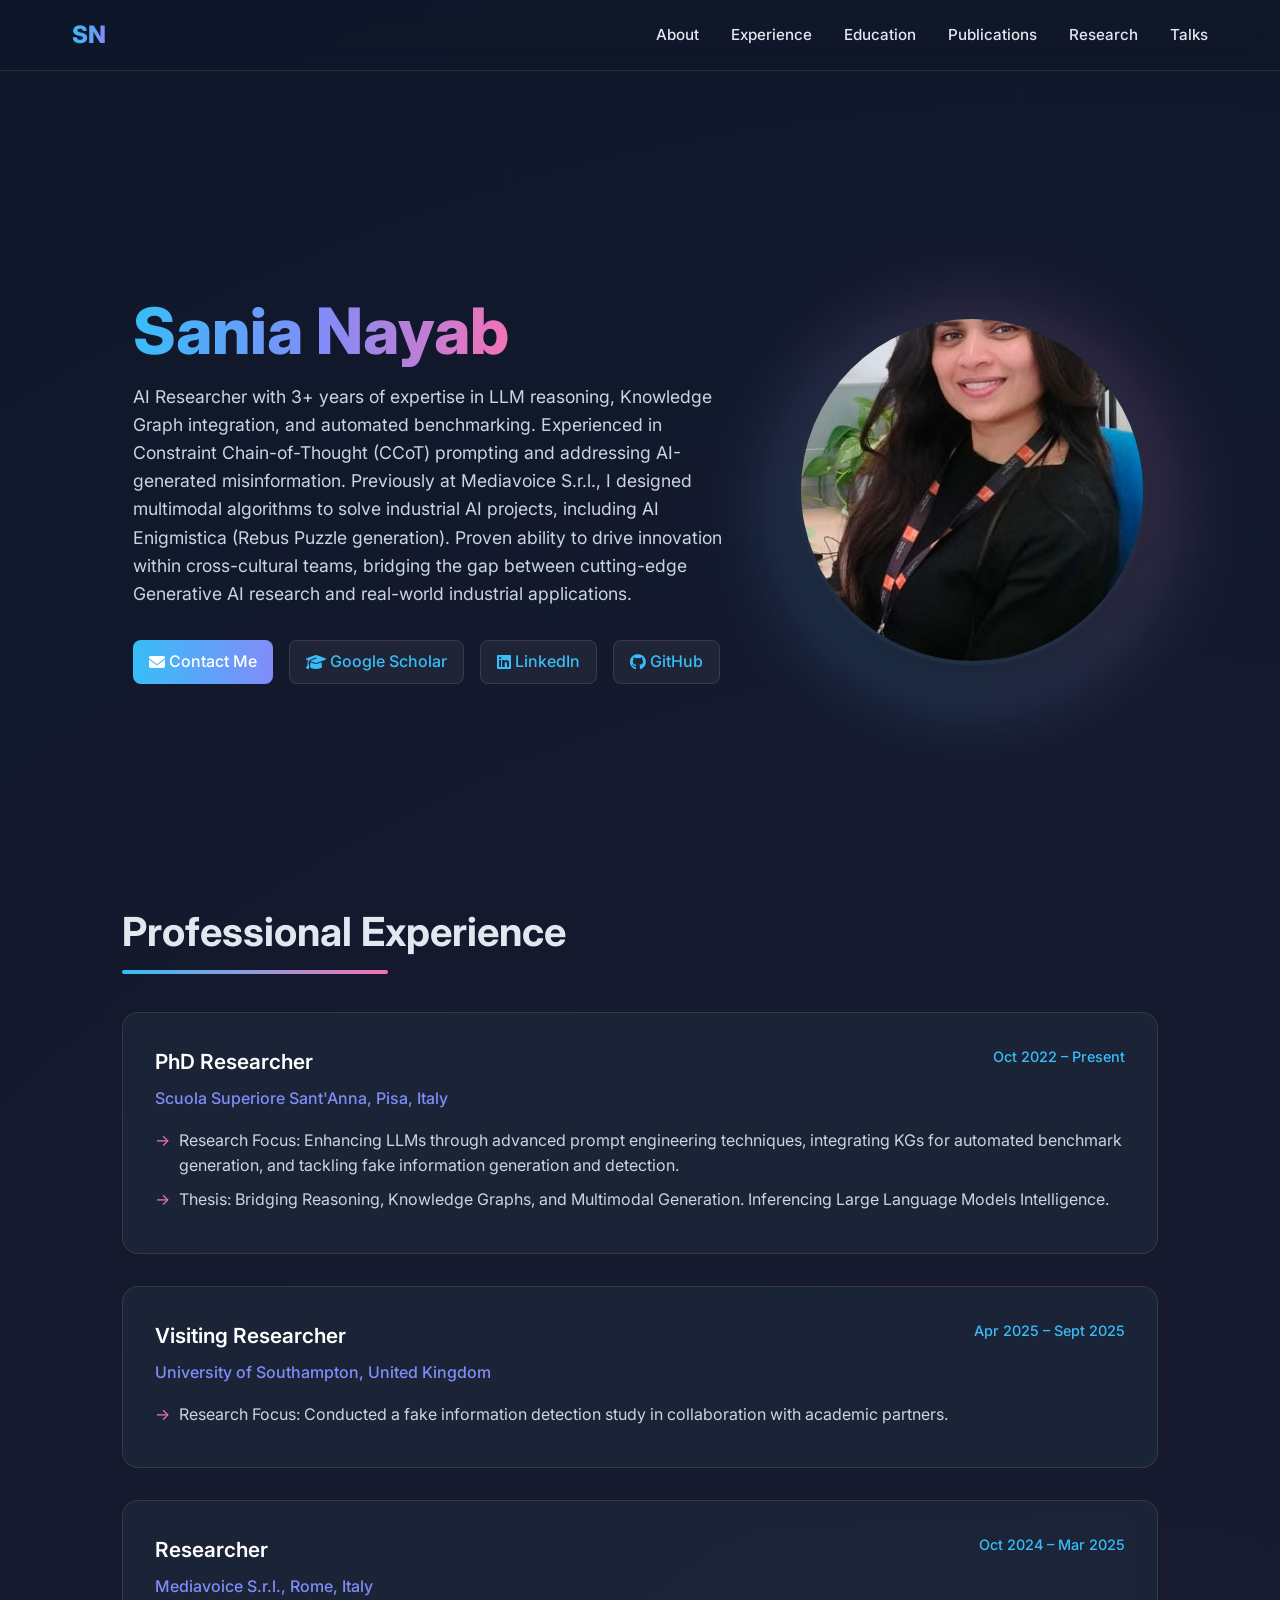
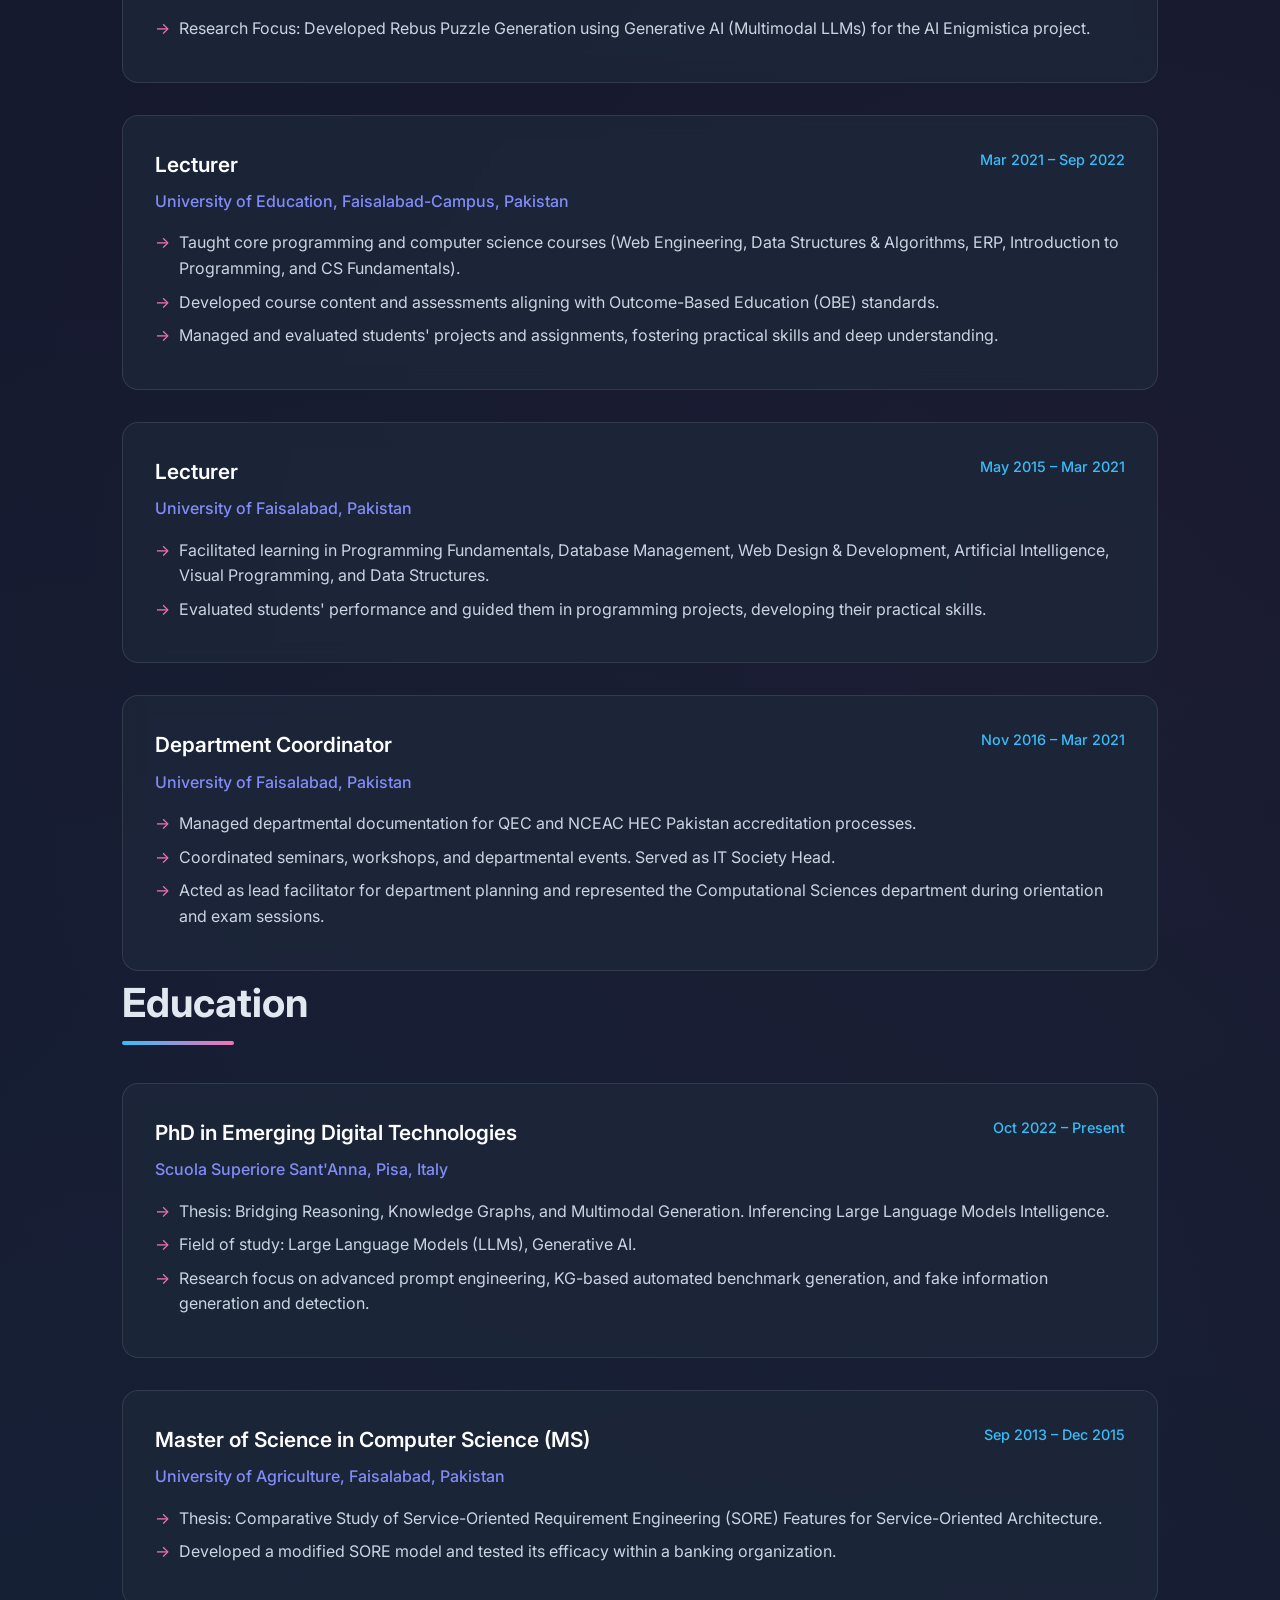
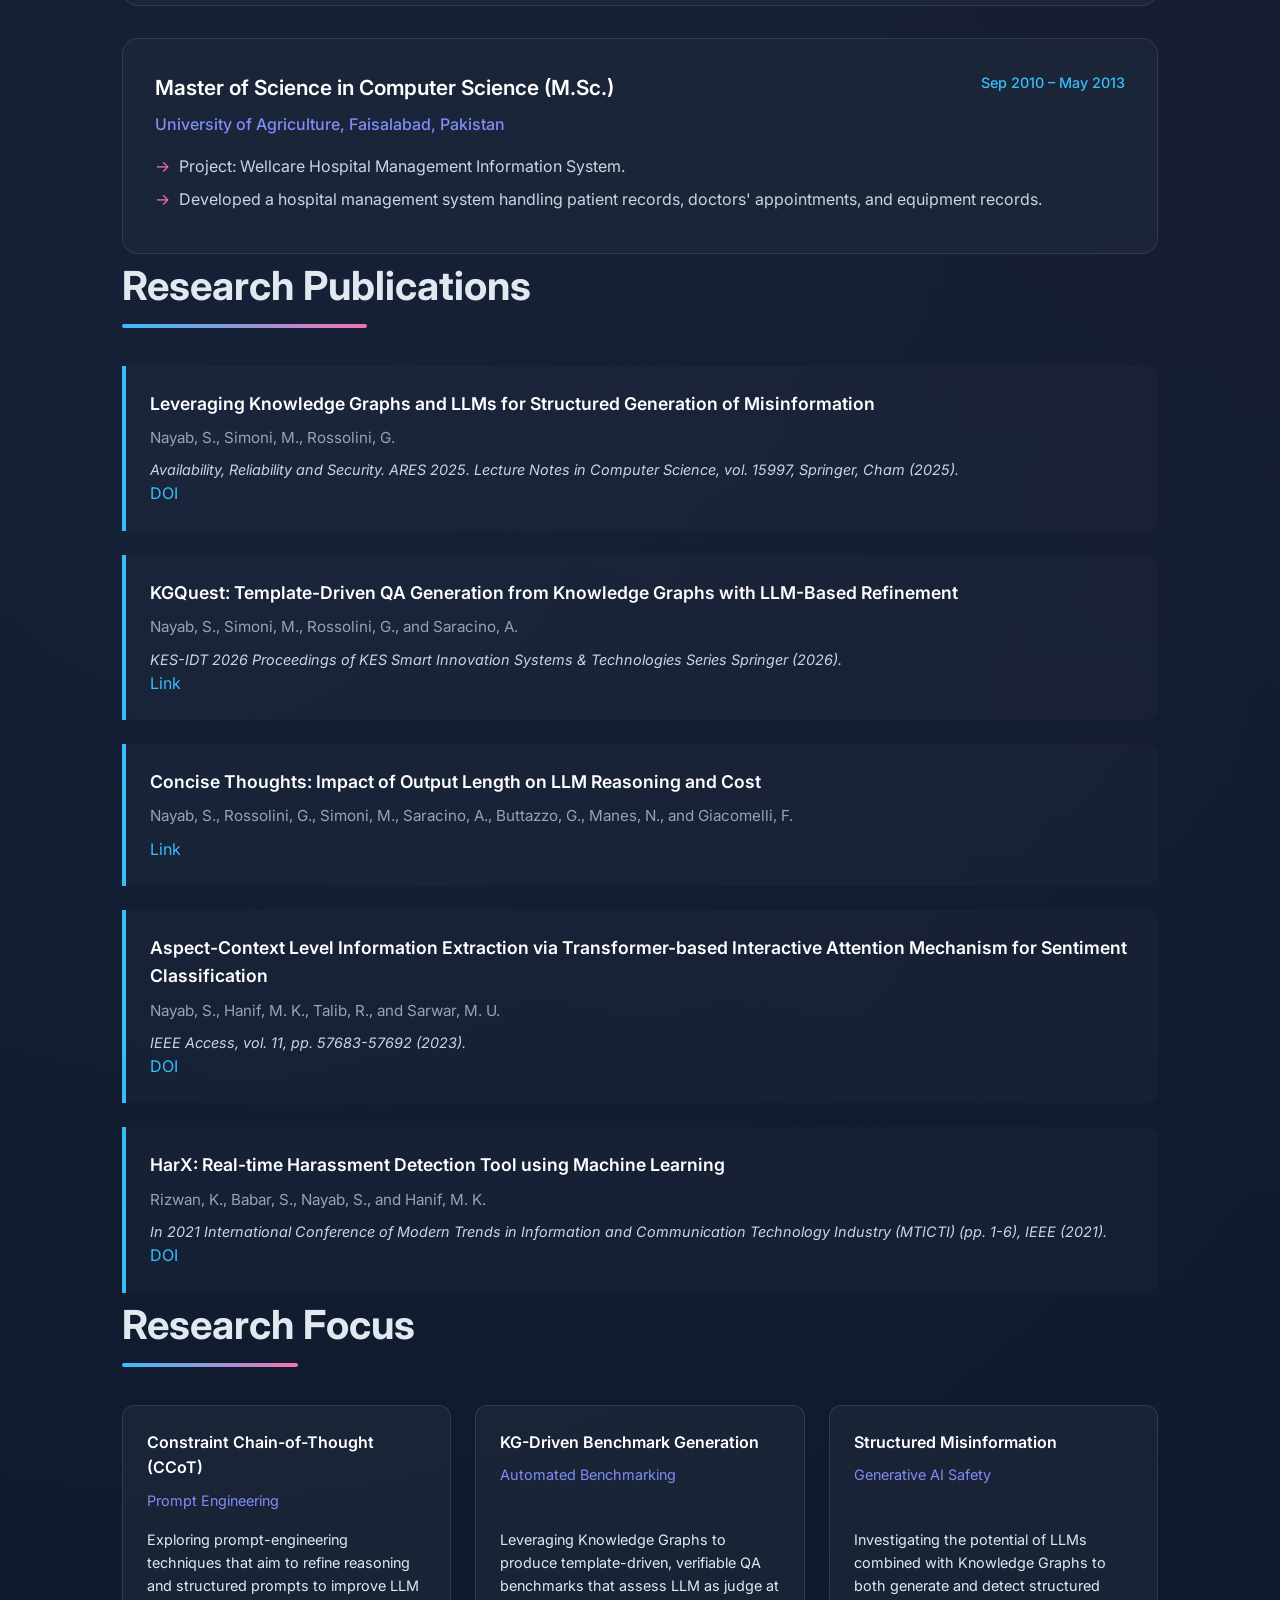
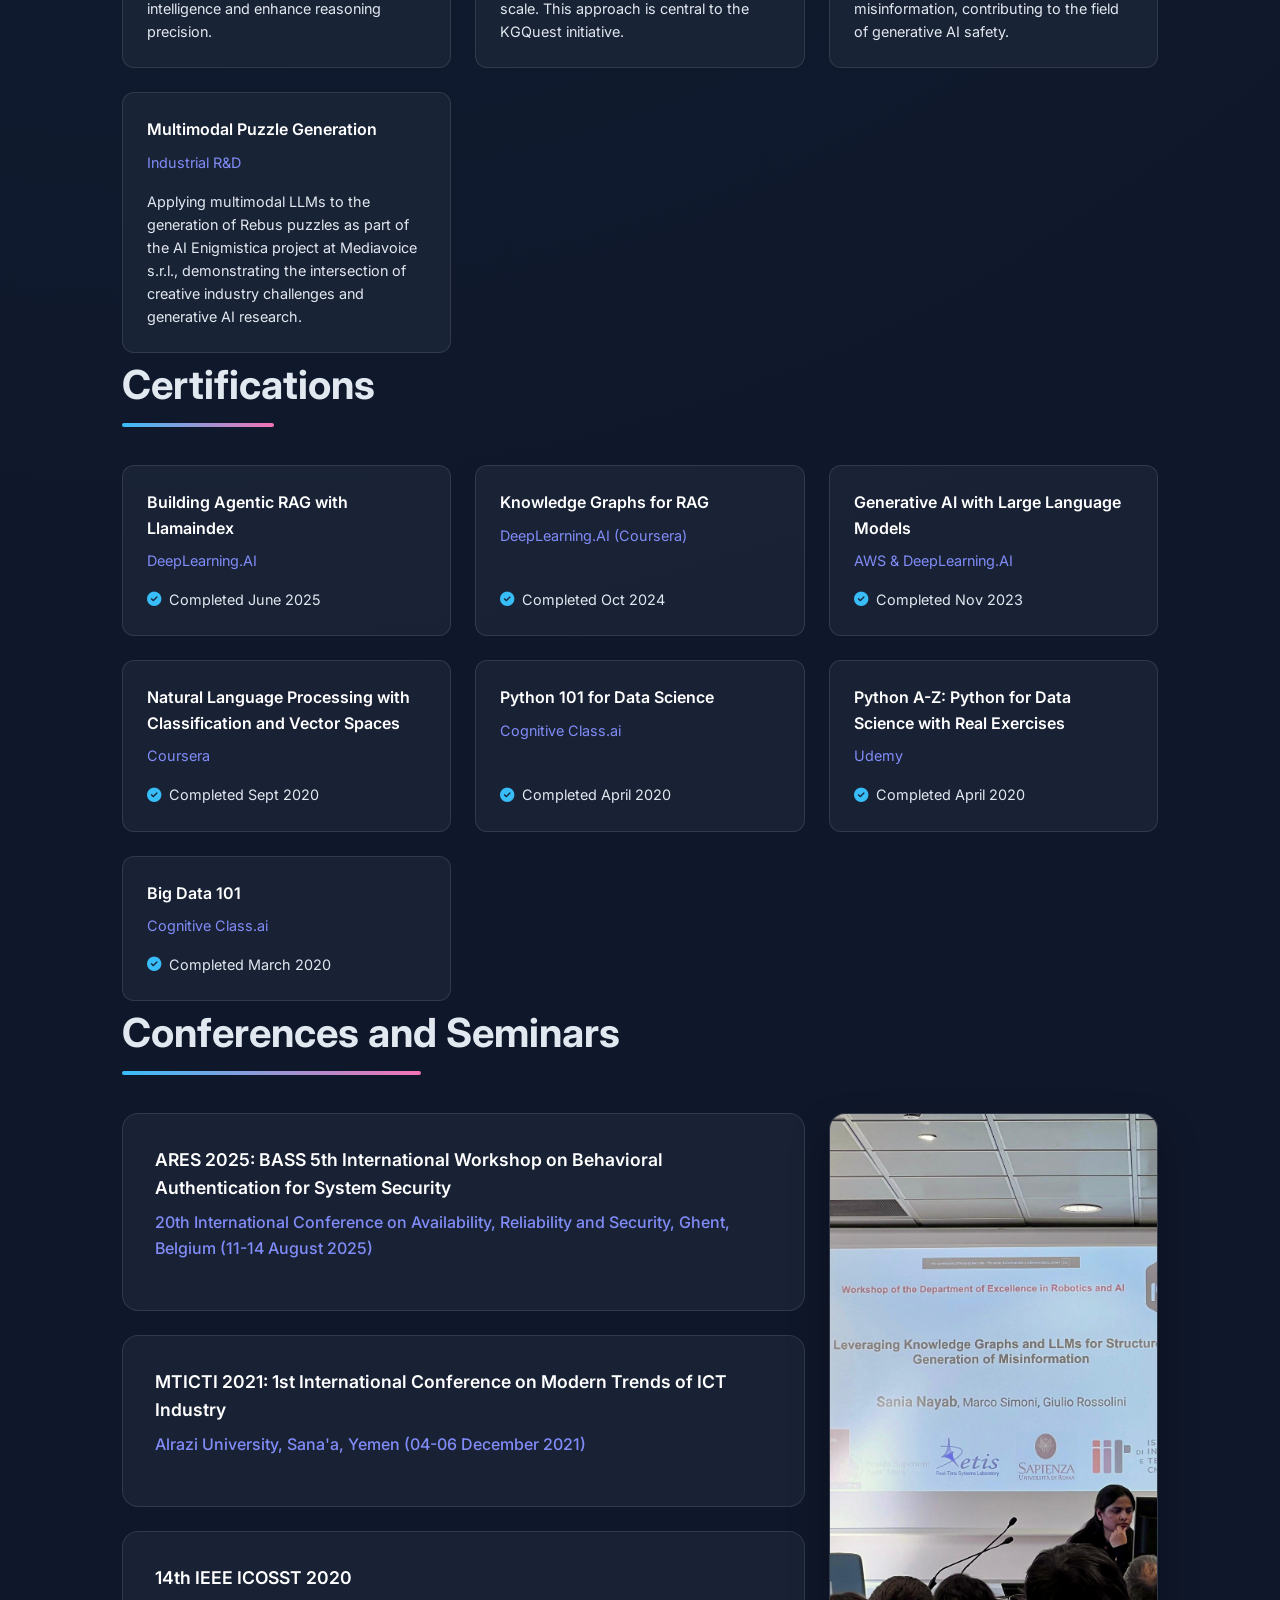
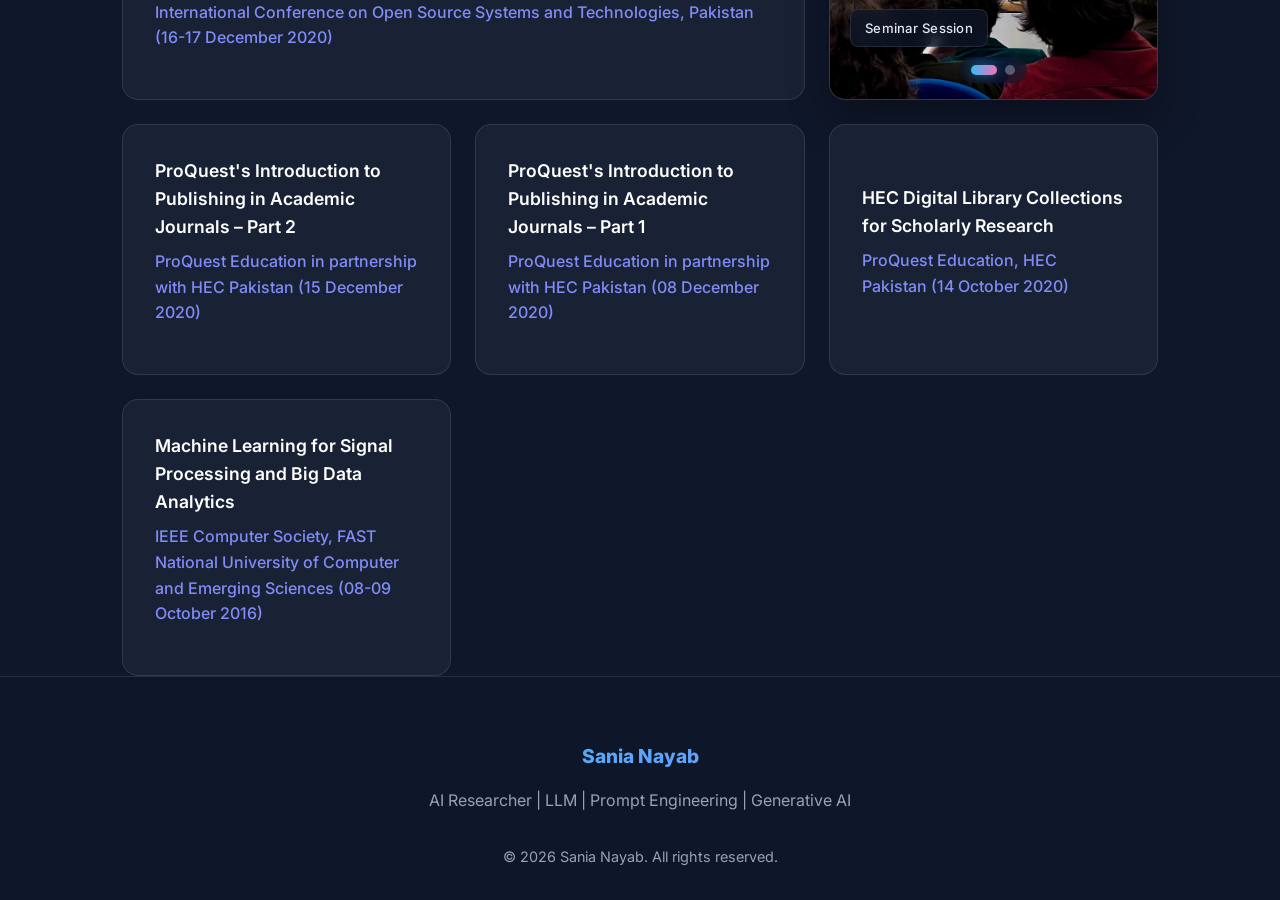
==== commit 1d158b67: "Update index.html" ====
--- a/index.html
+++ b/index.html
@@ -4,7 +4,7 @@
     <meta charset="UTF-8">
     <meta name="viewport" content="width=device-width, initial-scale=1.0">
     <title>Sania Nayab - AI Researcher</title>
-    <meta name="description" content="Portfolio of Sania Nayab, AI Researcher specializing in LLM reasoning, Knowledge Graph integration, and automated benchmarking.">
+    <meta name="description" content="Portfolio of Sania Nayab, AI Researcher specializing in Large Langugae Models (LLMs) reasoning, Knowledge Graph integration, and prompt engineering.">
     <link rel="preconnect" href="https://fonts.googleapis.com">
     <link rel="preconnect" href="https://fonts.gstatic.com" crossorigin>
     <link href="https://fonts.googleapis.com/css2?family=Inter:wght@300;400;500;600;700;800&display=swap" rel="stylesheet">
@@ -51,7 +51,7 @@
                 </div>
             </div>
             <div class="hero-img">
-                <img src="../images/sania.jpeg" alt="Sania Nayab Profile Picture">
+                <img src="../images/sn.jpeg" alt="Sania Nayab Profile Picture">
             </div>
         </div>
     </header>
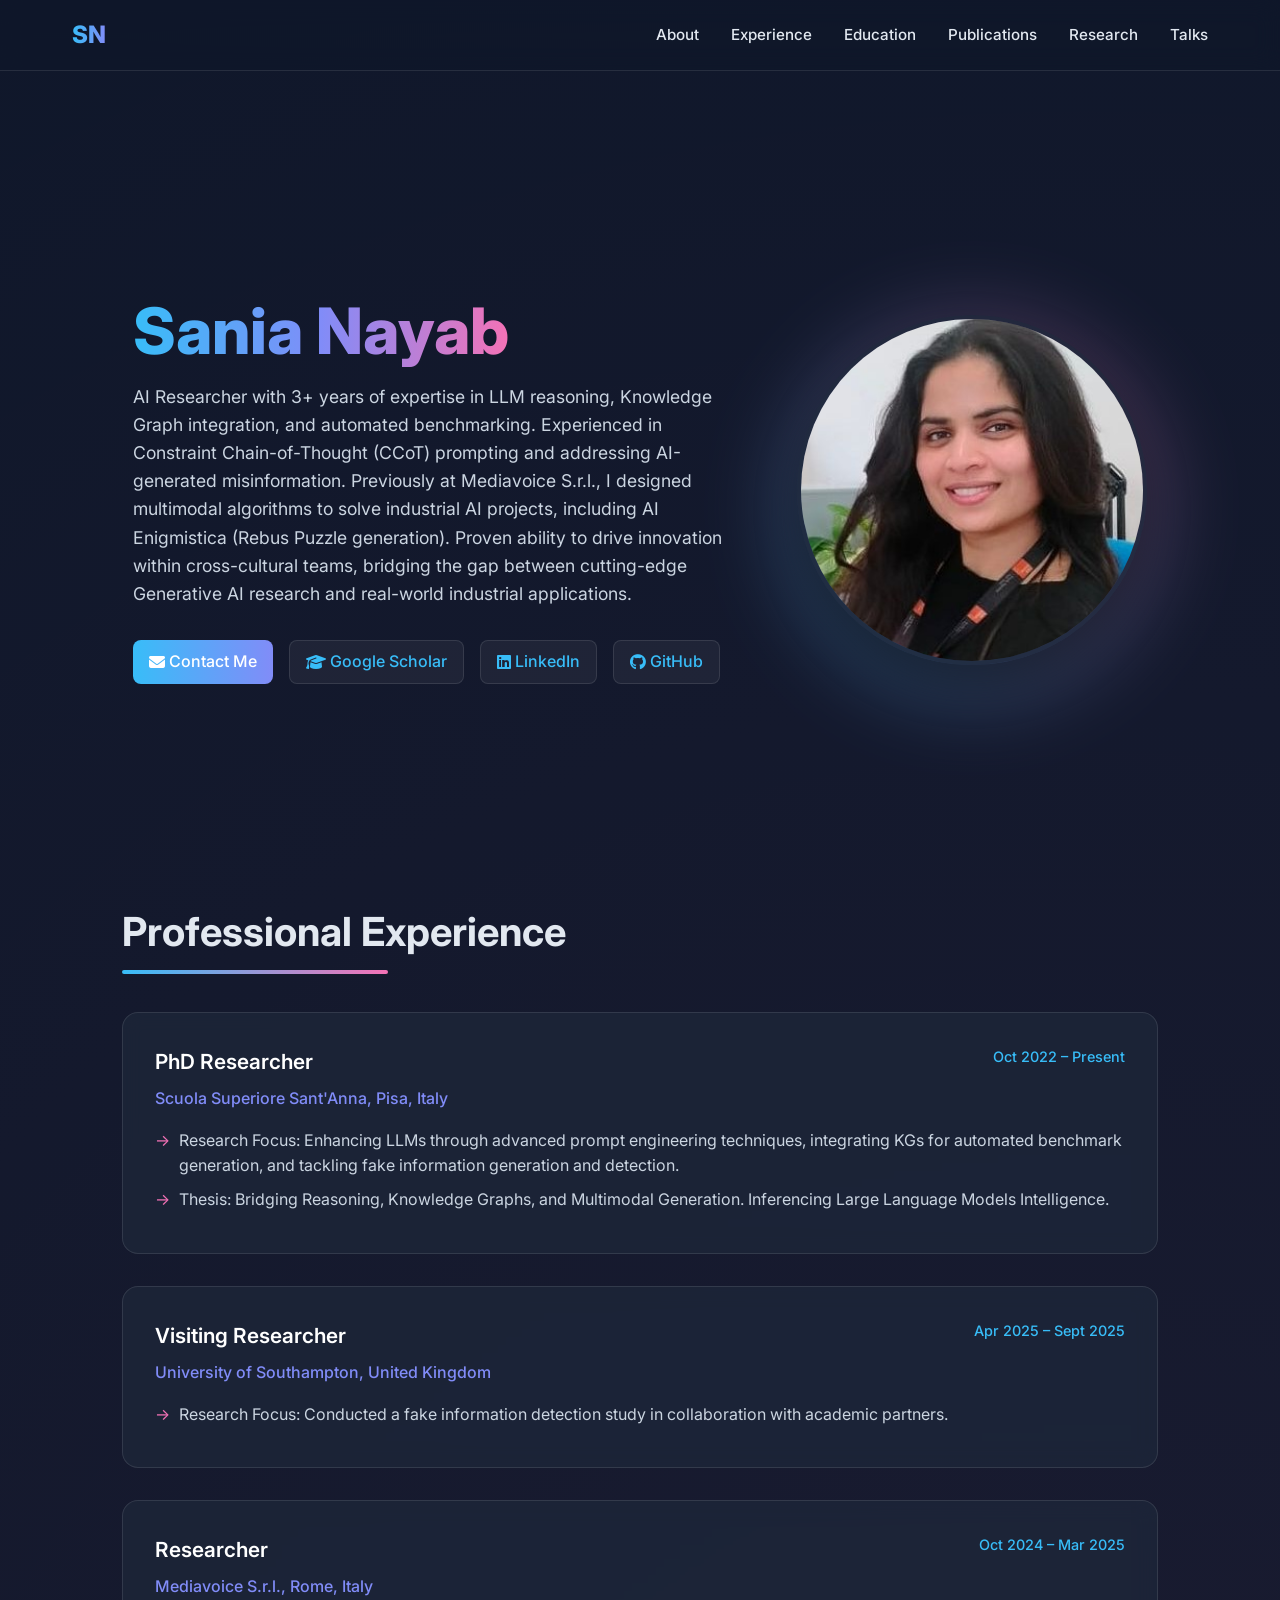
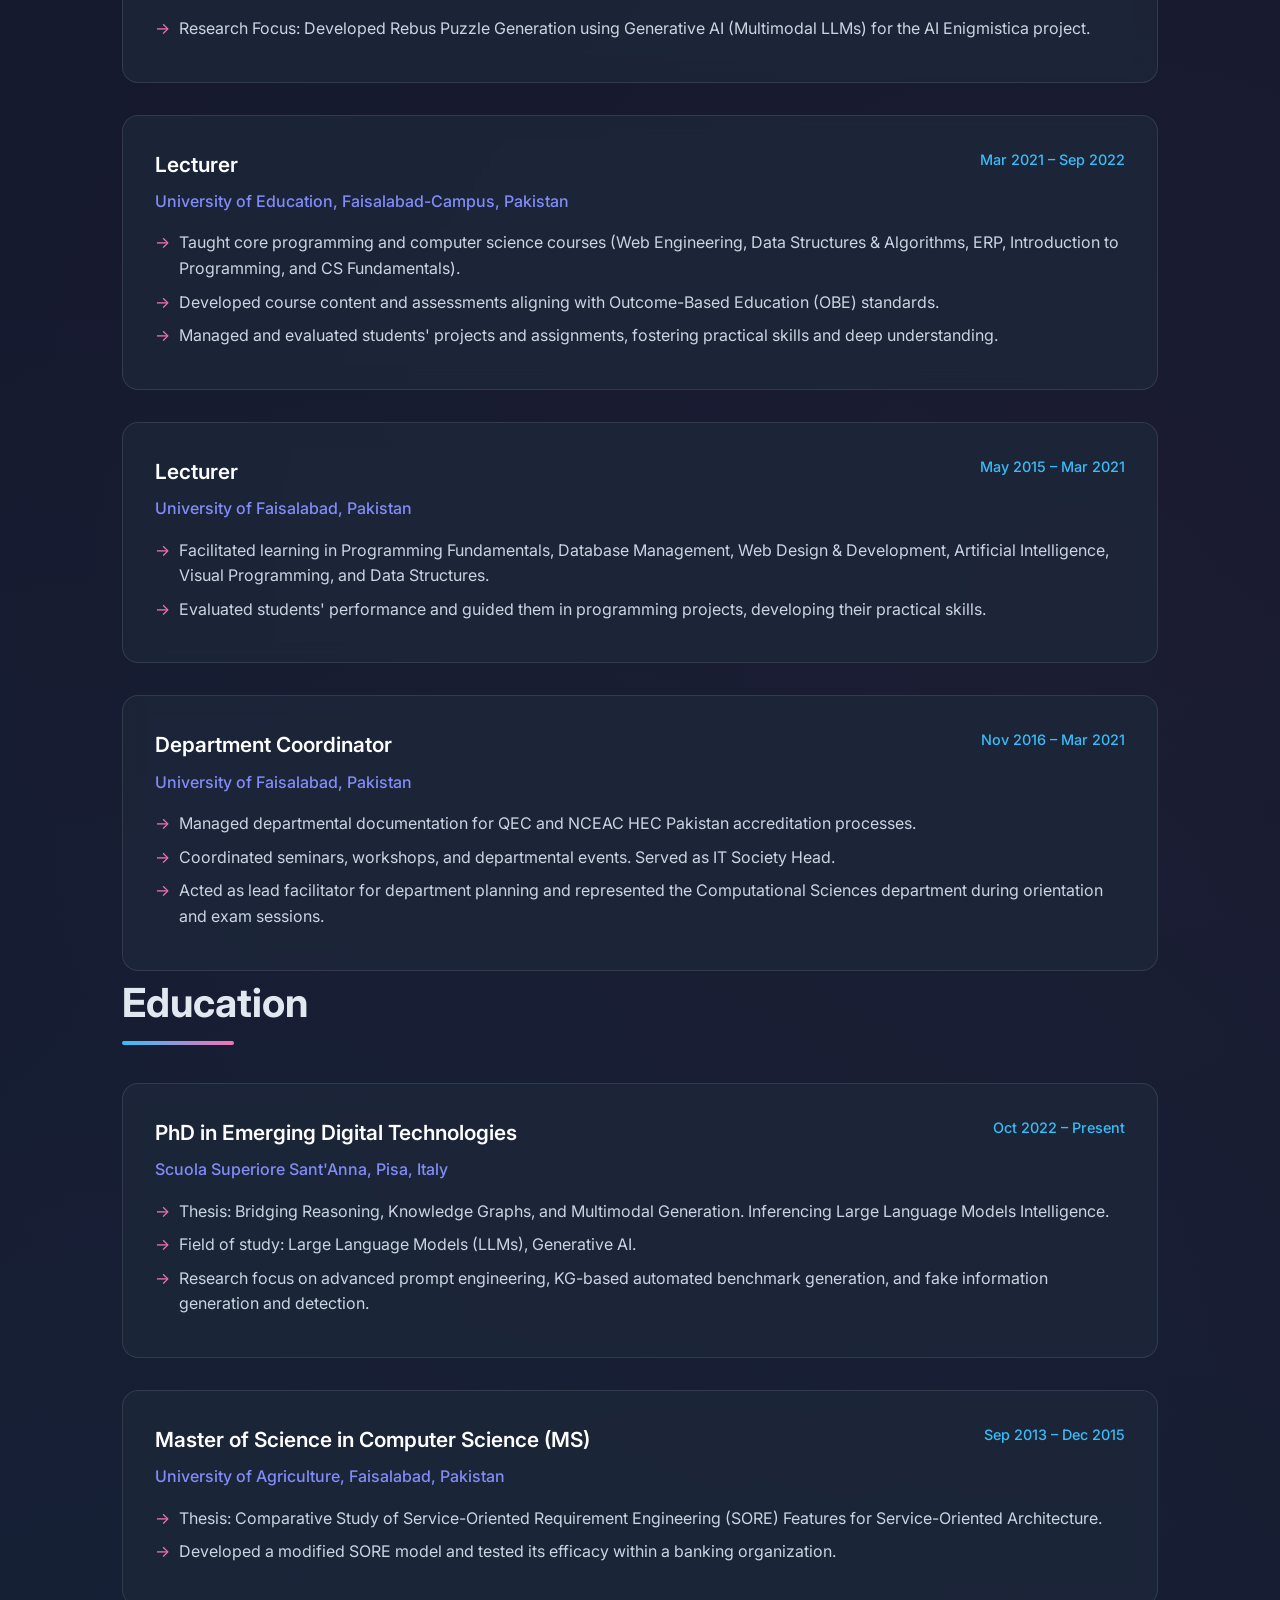
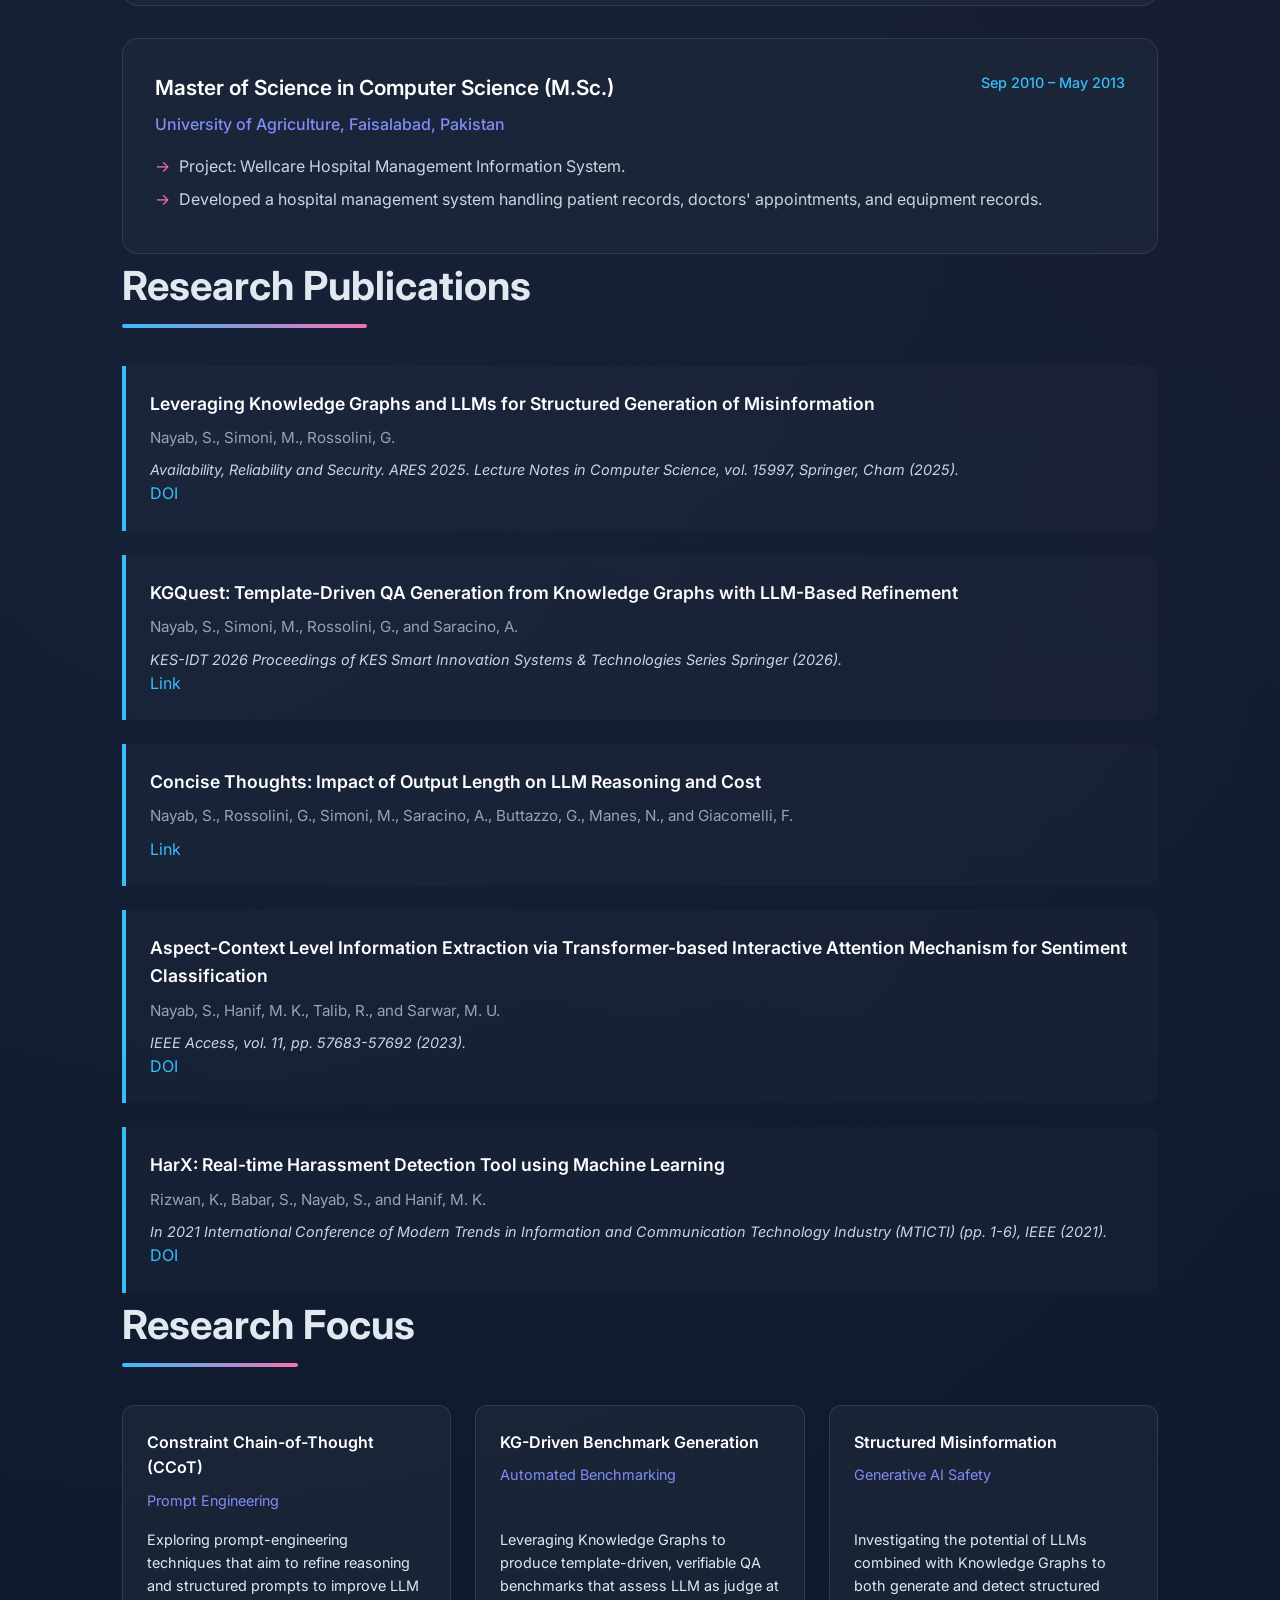
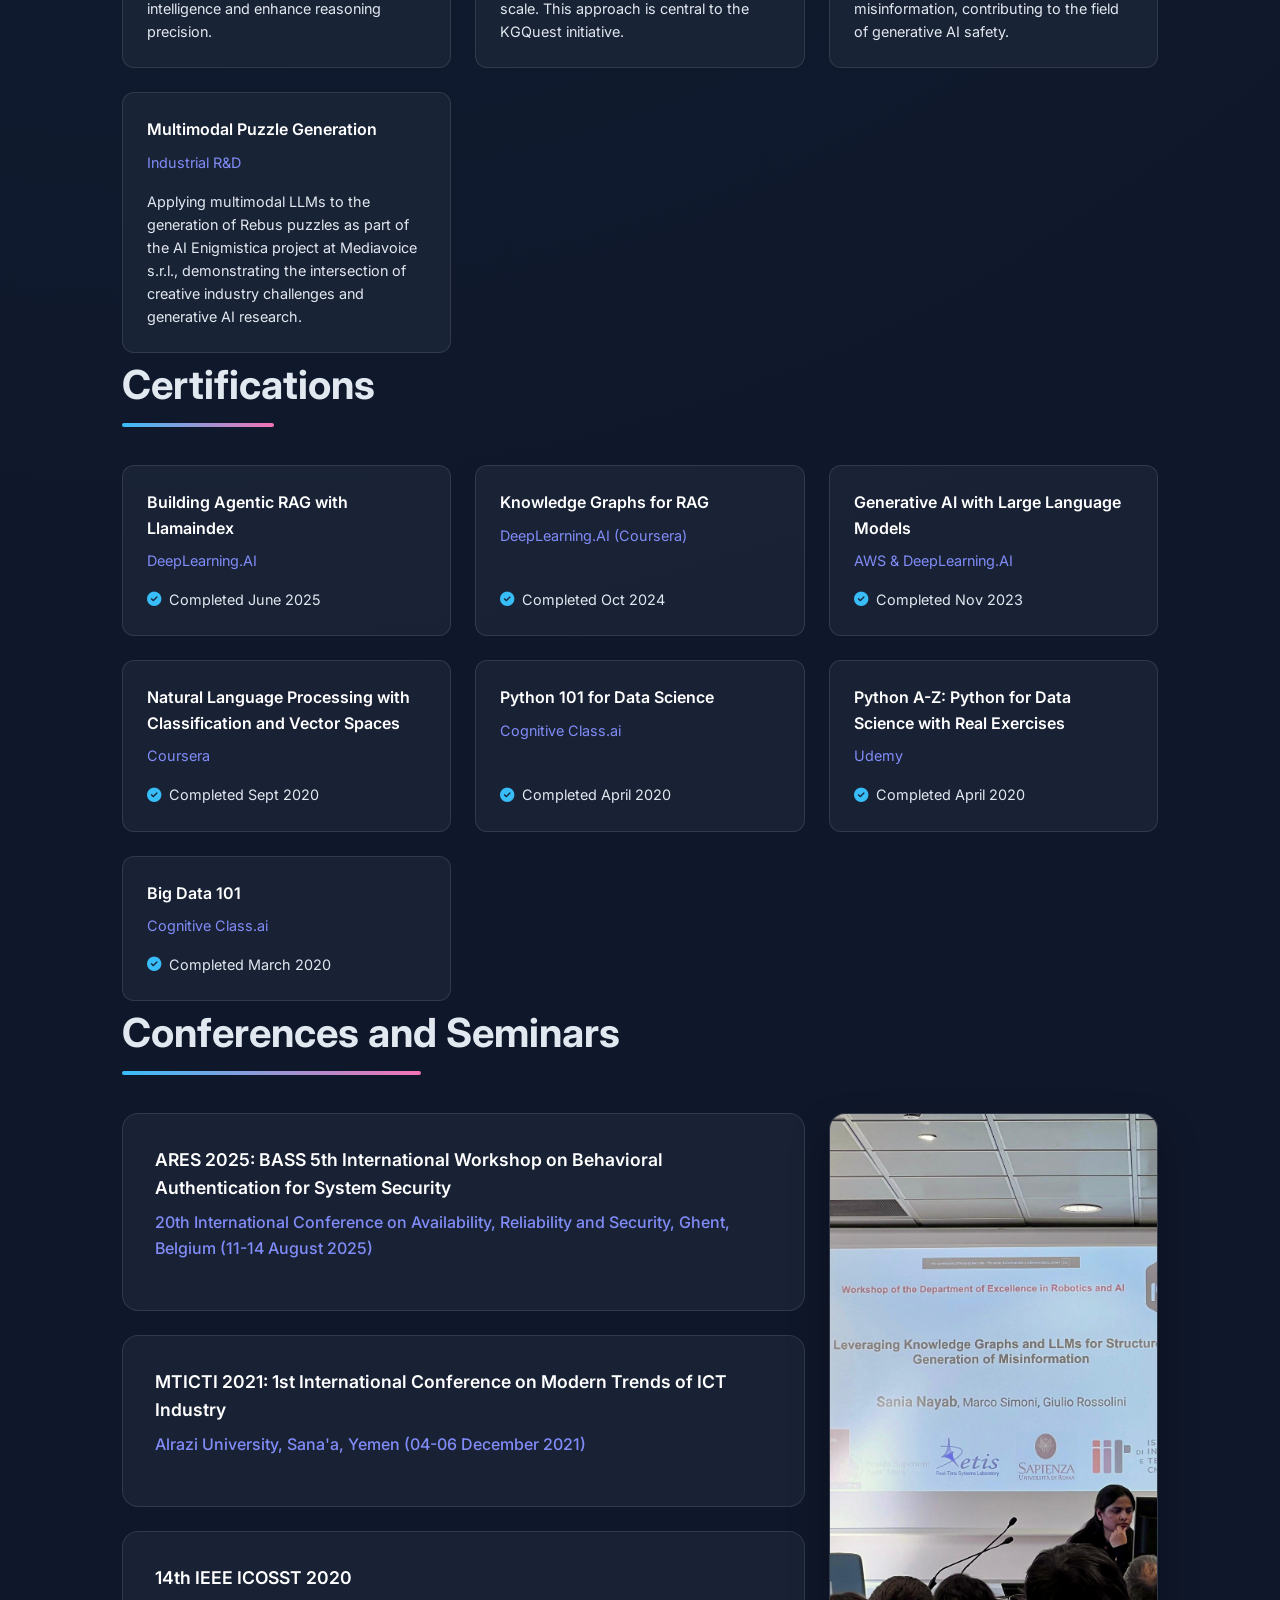
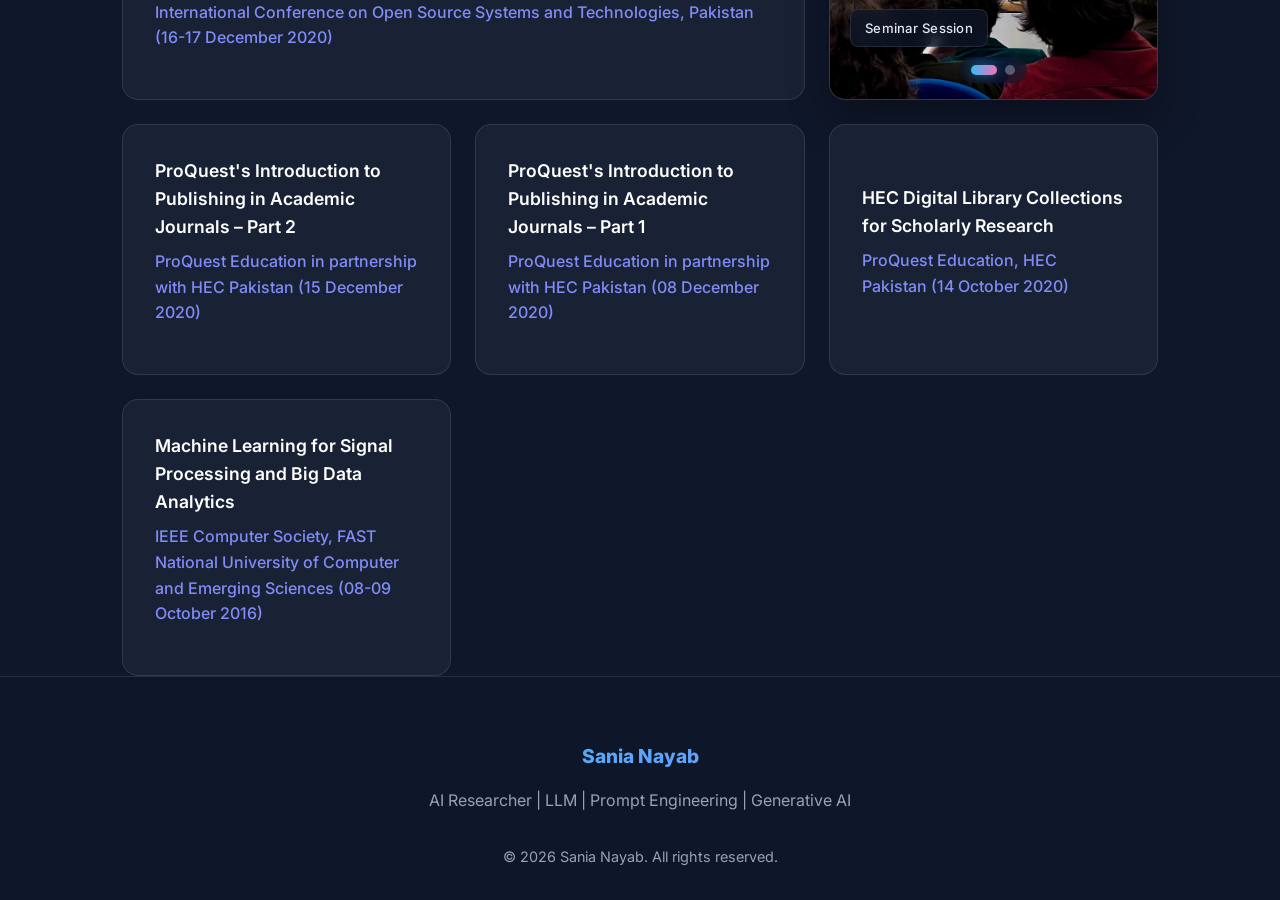
==== commit 4faf7856: "Update index.html" ====
--- a/index.html
+++ b/index.html
@@ -51,7 +51,7 @@
                 </div>
             </div>
             <div class="hero-img">
-                <img src="../images/sn.jpeg" alt="Sania Nayab Profile Picture">
+                <img src="../images/sn1.jpeg" alt="Sania Nayab Profile Picture">
             </div>
         </div>
     </header>
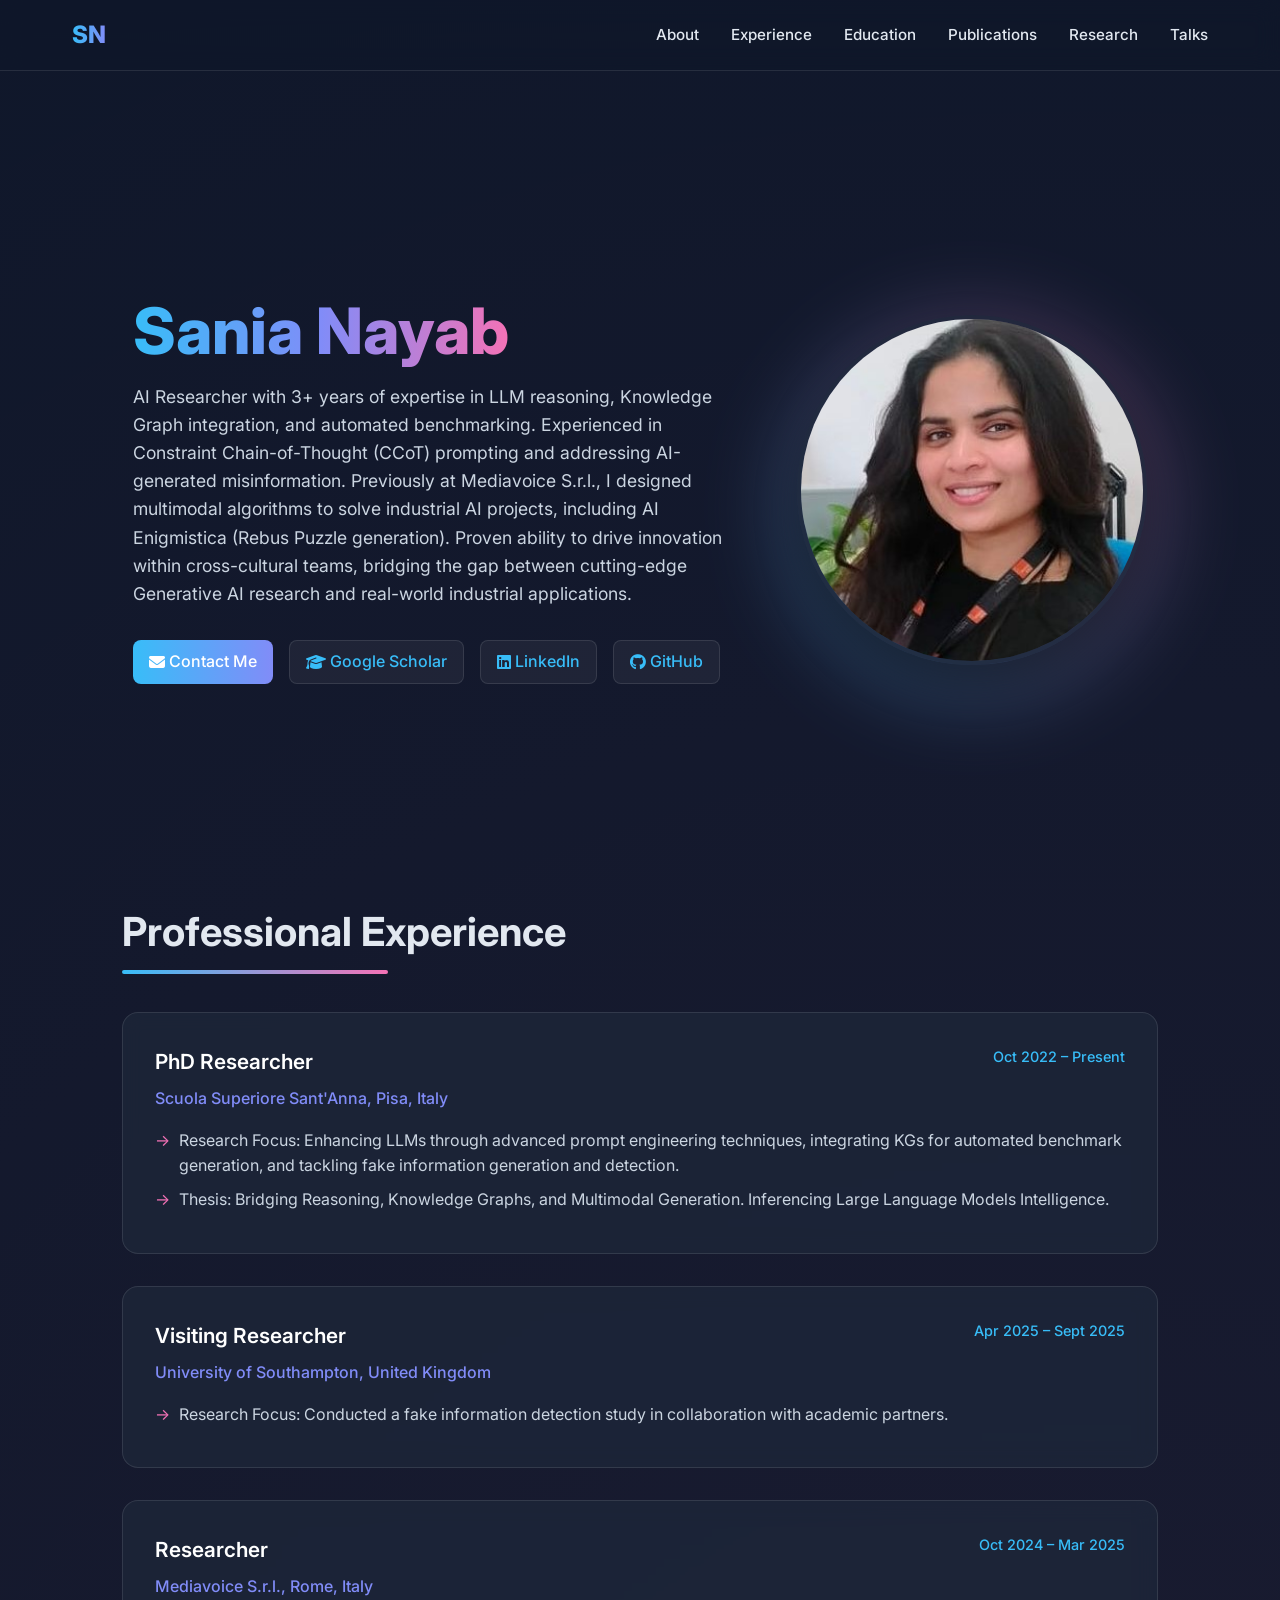
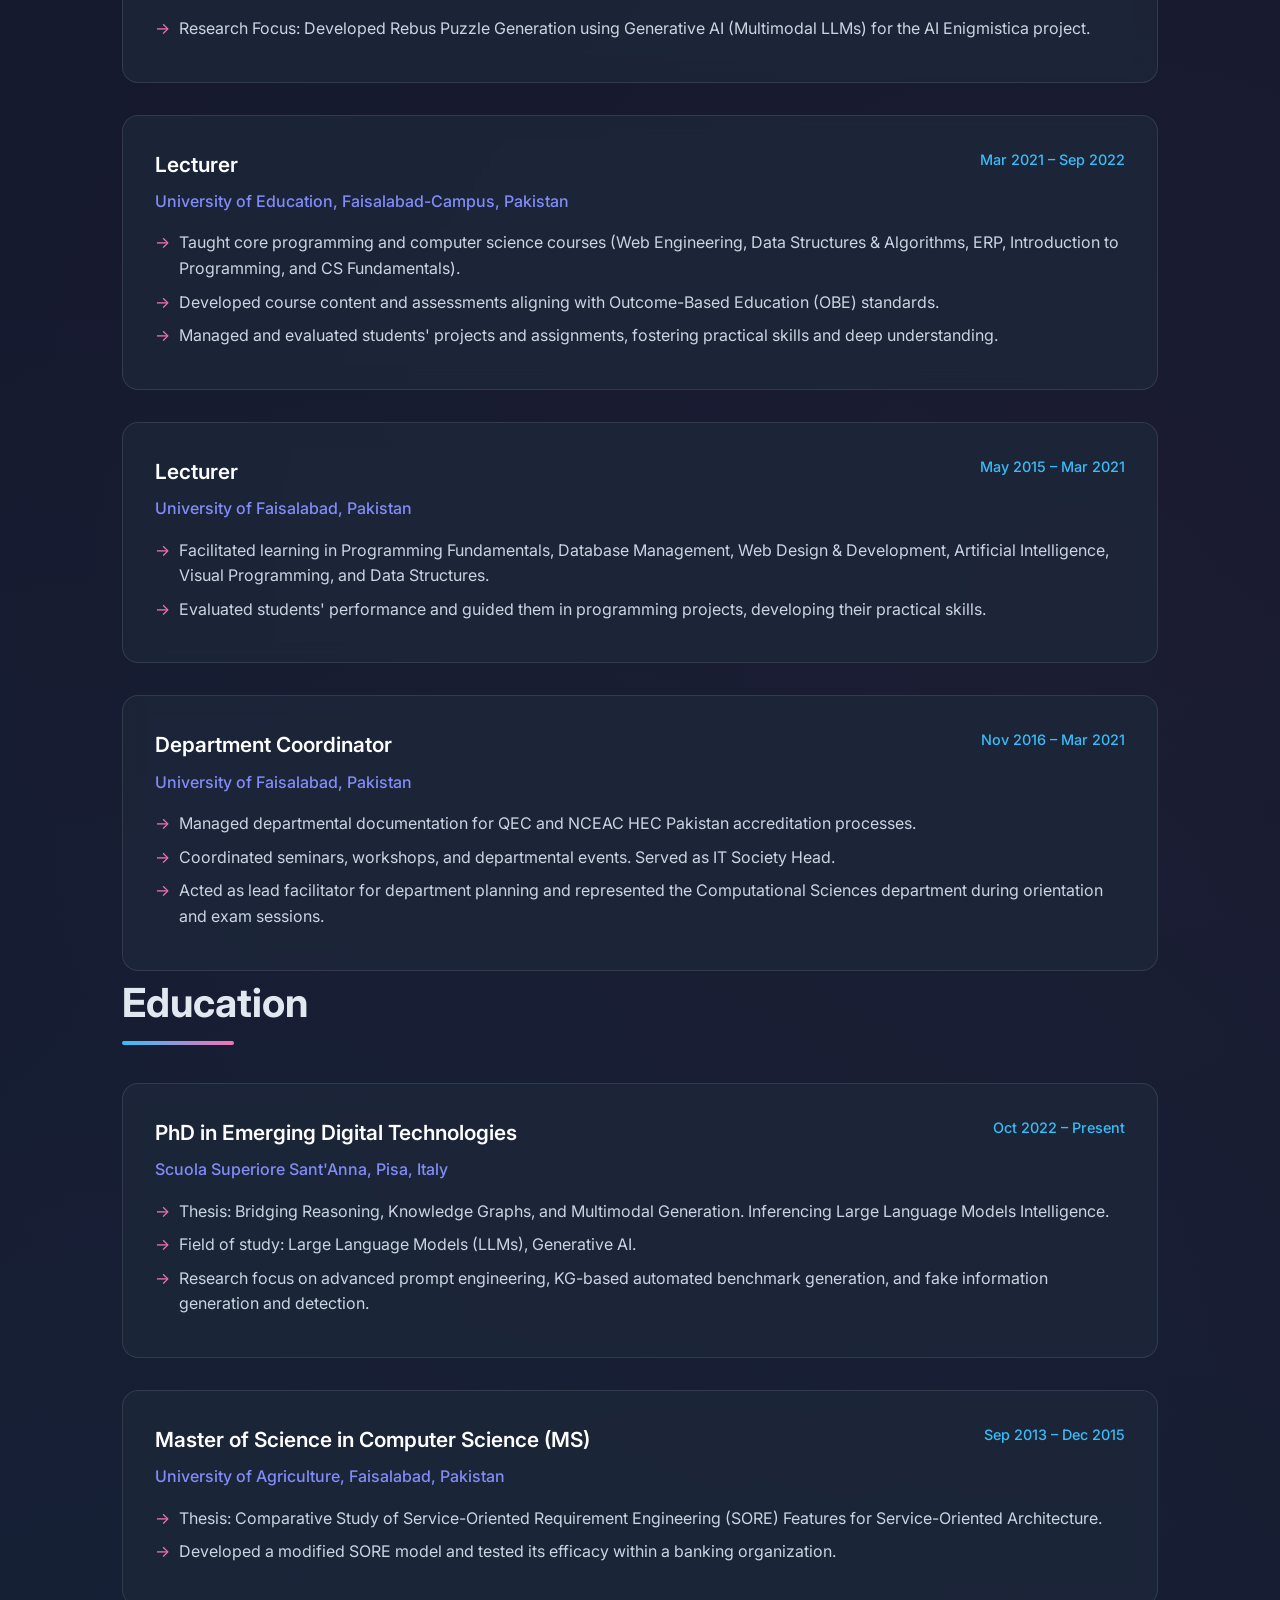
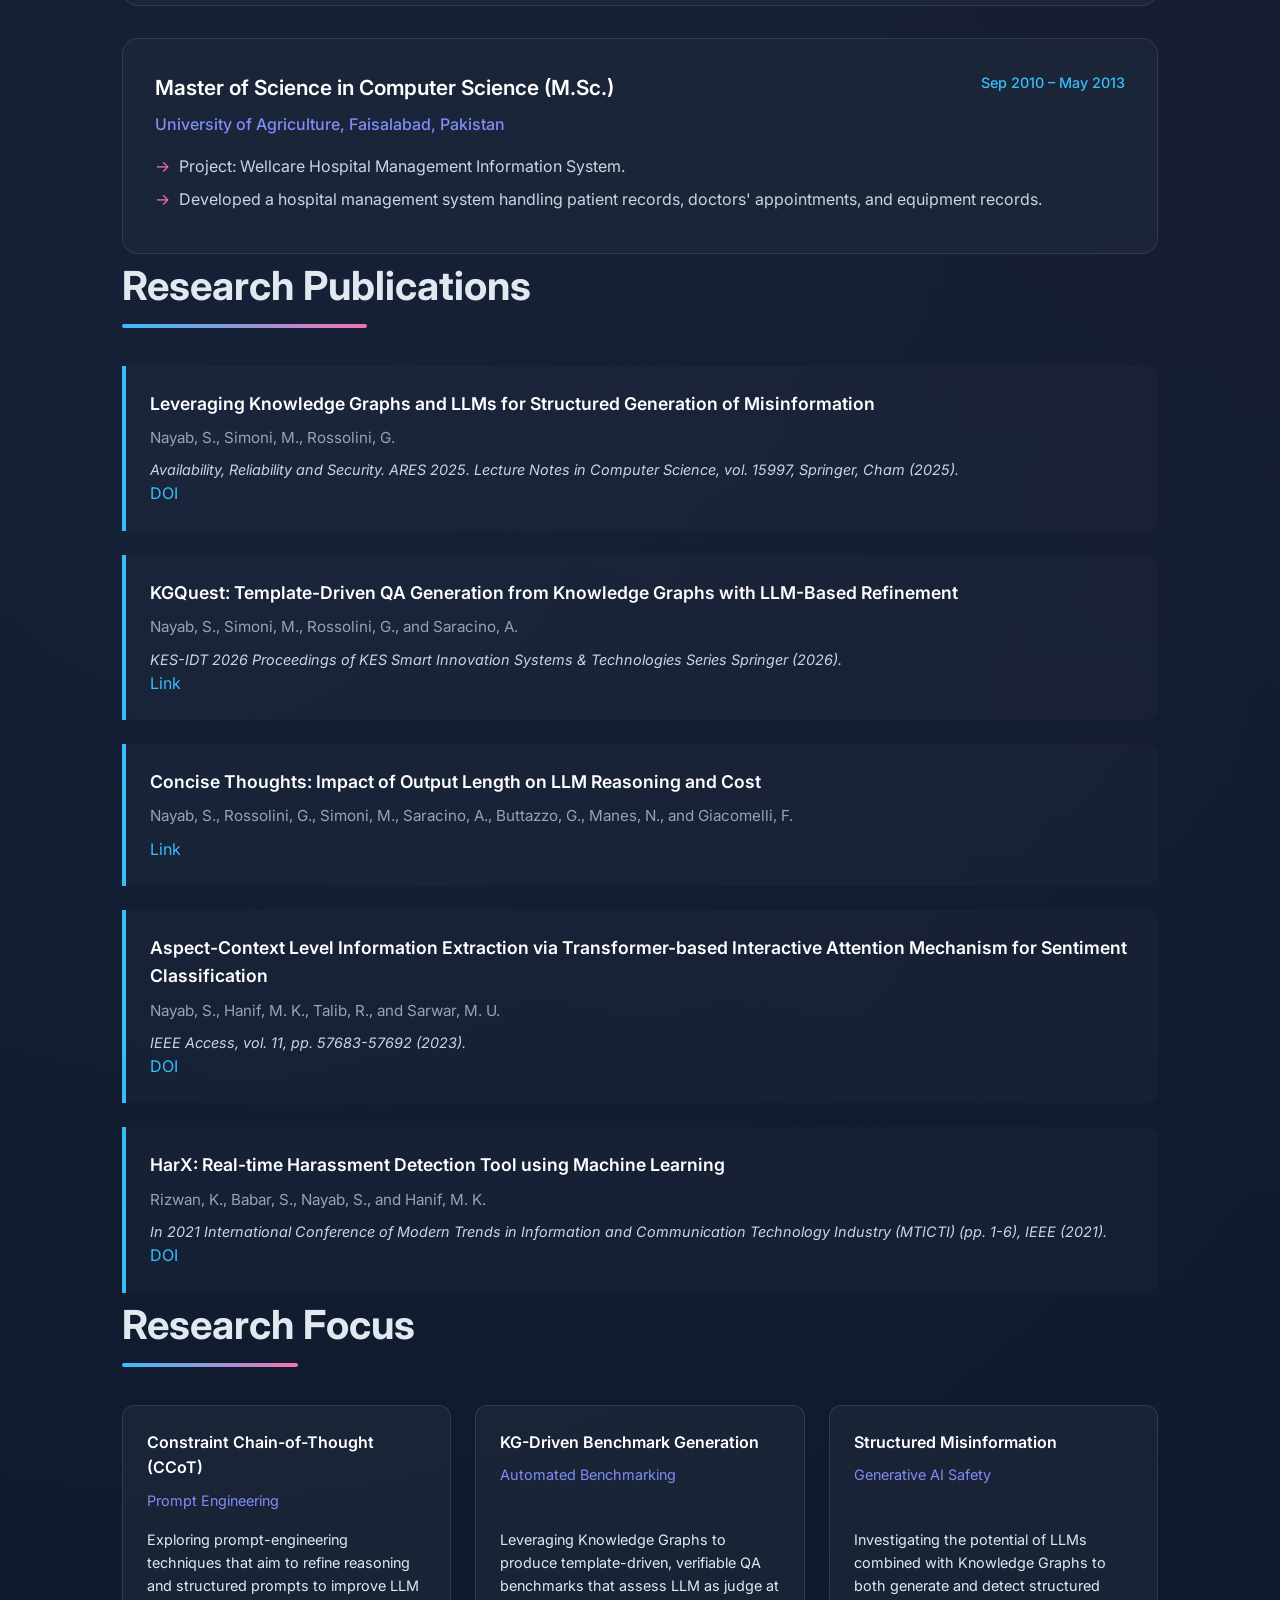
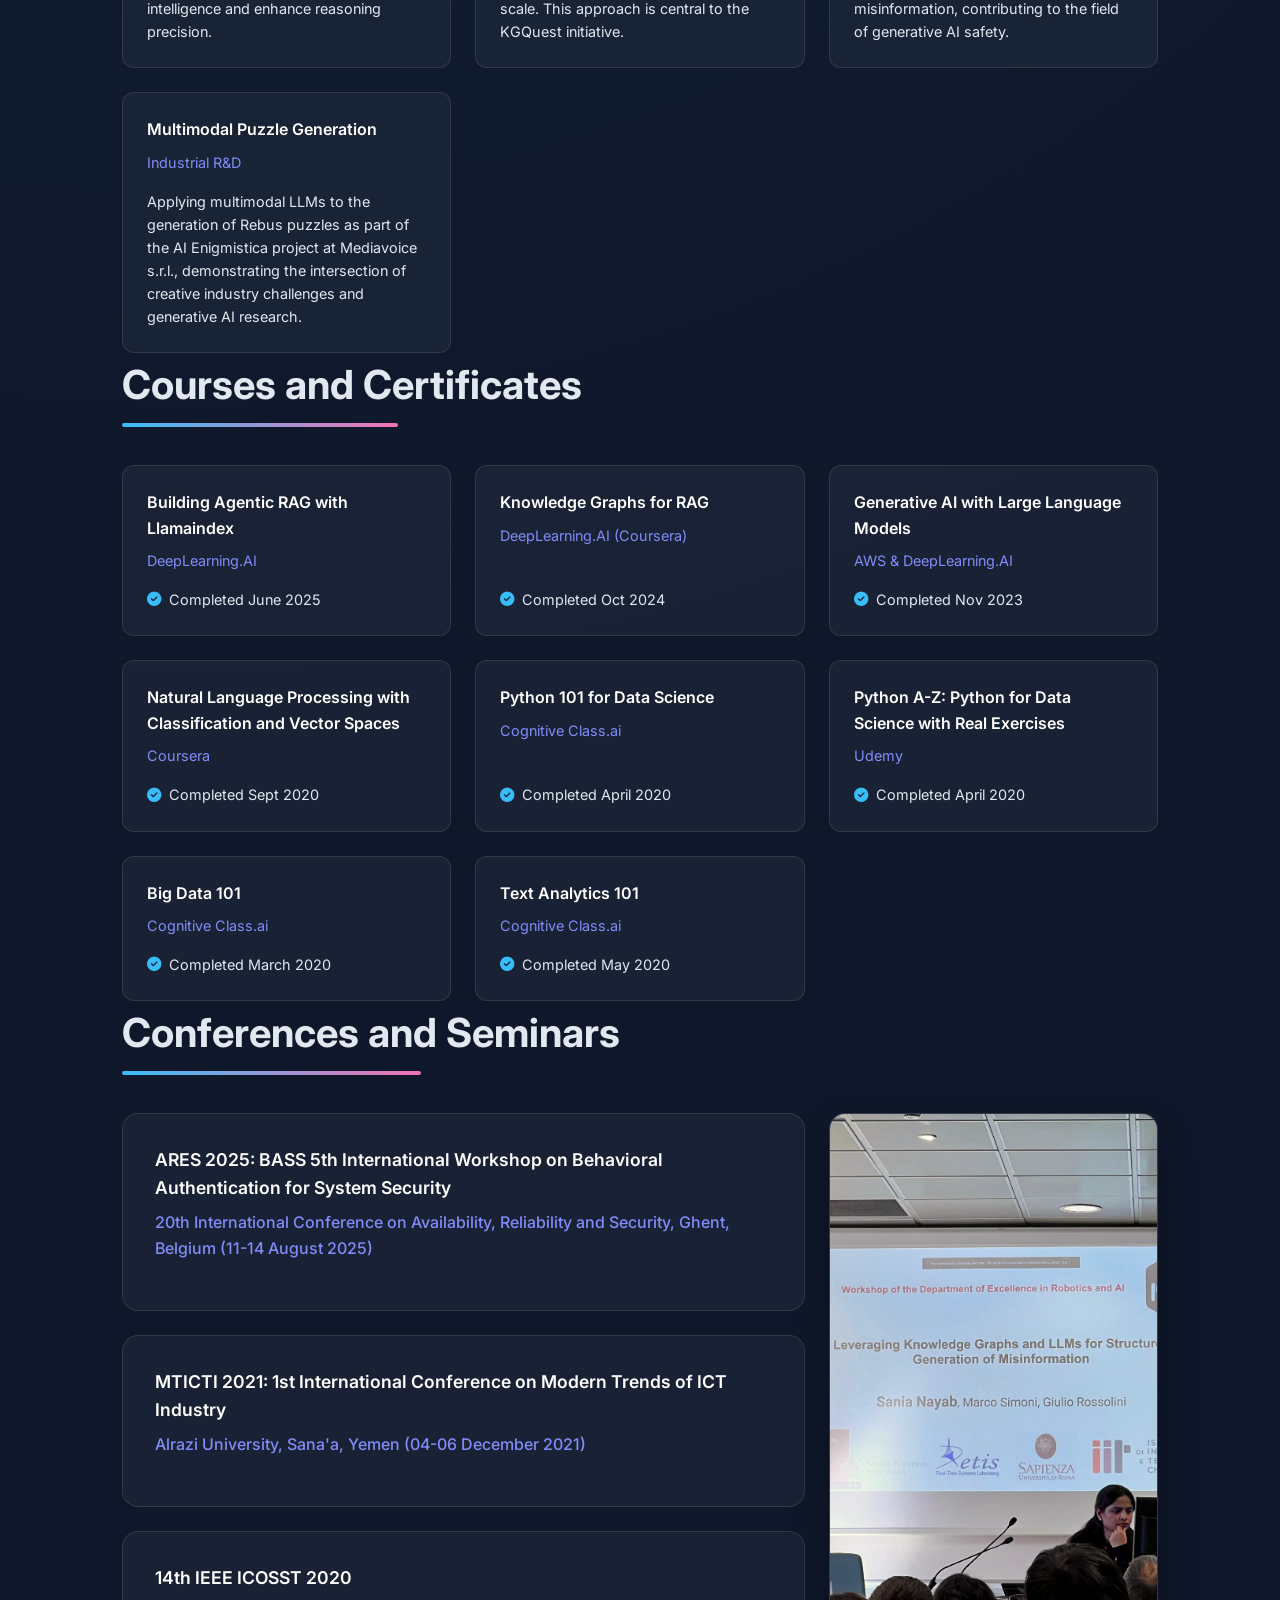
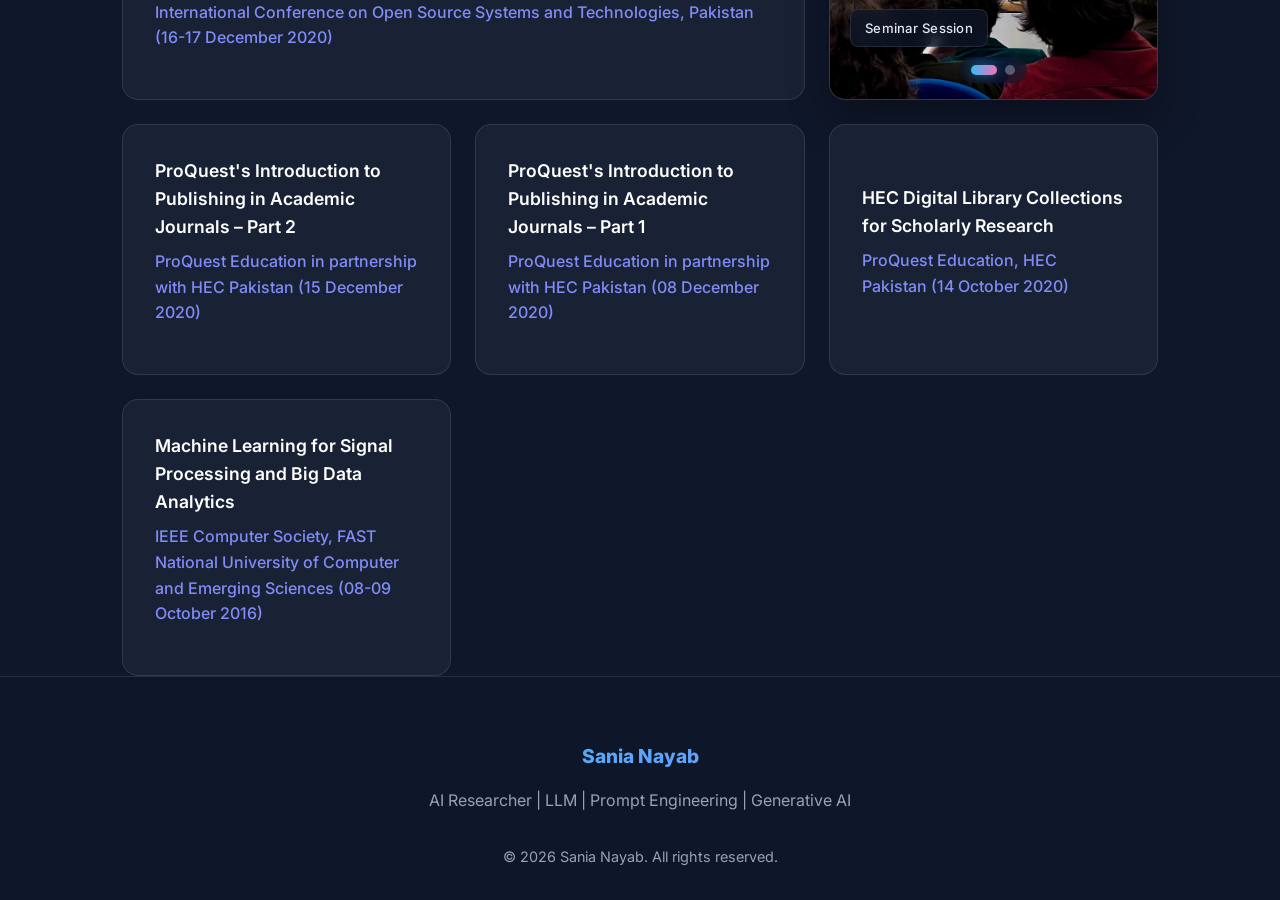
==== commit f95f7b5a: "Update index.html" ====
--- a/index.html
+++ b/index.html
@@ -250,7 +250,7 @@
     </section>
 
     <section id="certifications" class="container">
-        <h2 class="section-title">Certifications</h2>
+        <h2 class="section-title">Courses and Certificates</h2>
         <div class="cert-grid">
             <div class="cert-card">
                 <div class="cert-title">Building Agentic RAG with Llamaindex</div>
@@ -286,6 +286,11 @@
                 <div class="cert-title">Big Data 101</div>
                 <div class="cert-issuer">Cognitive Class.ai</div>
                 <span class="cert-link"><i class="fas fa-check-circle" style="color: var(--primary)"></i> Completed March 2020</span>
+            </div>
+             <div class="cert-card">
+                <div class="cert-title">Text Analytics 101</div>
+                <div class="cert-issuer">Cognitive Class.ai</div>
+                <span class="cert-link"><i class="fas fa-check-circle" style="color: var(--primary)"></i> Completed May 2020</span>
             </div>
         </div>
     </section>
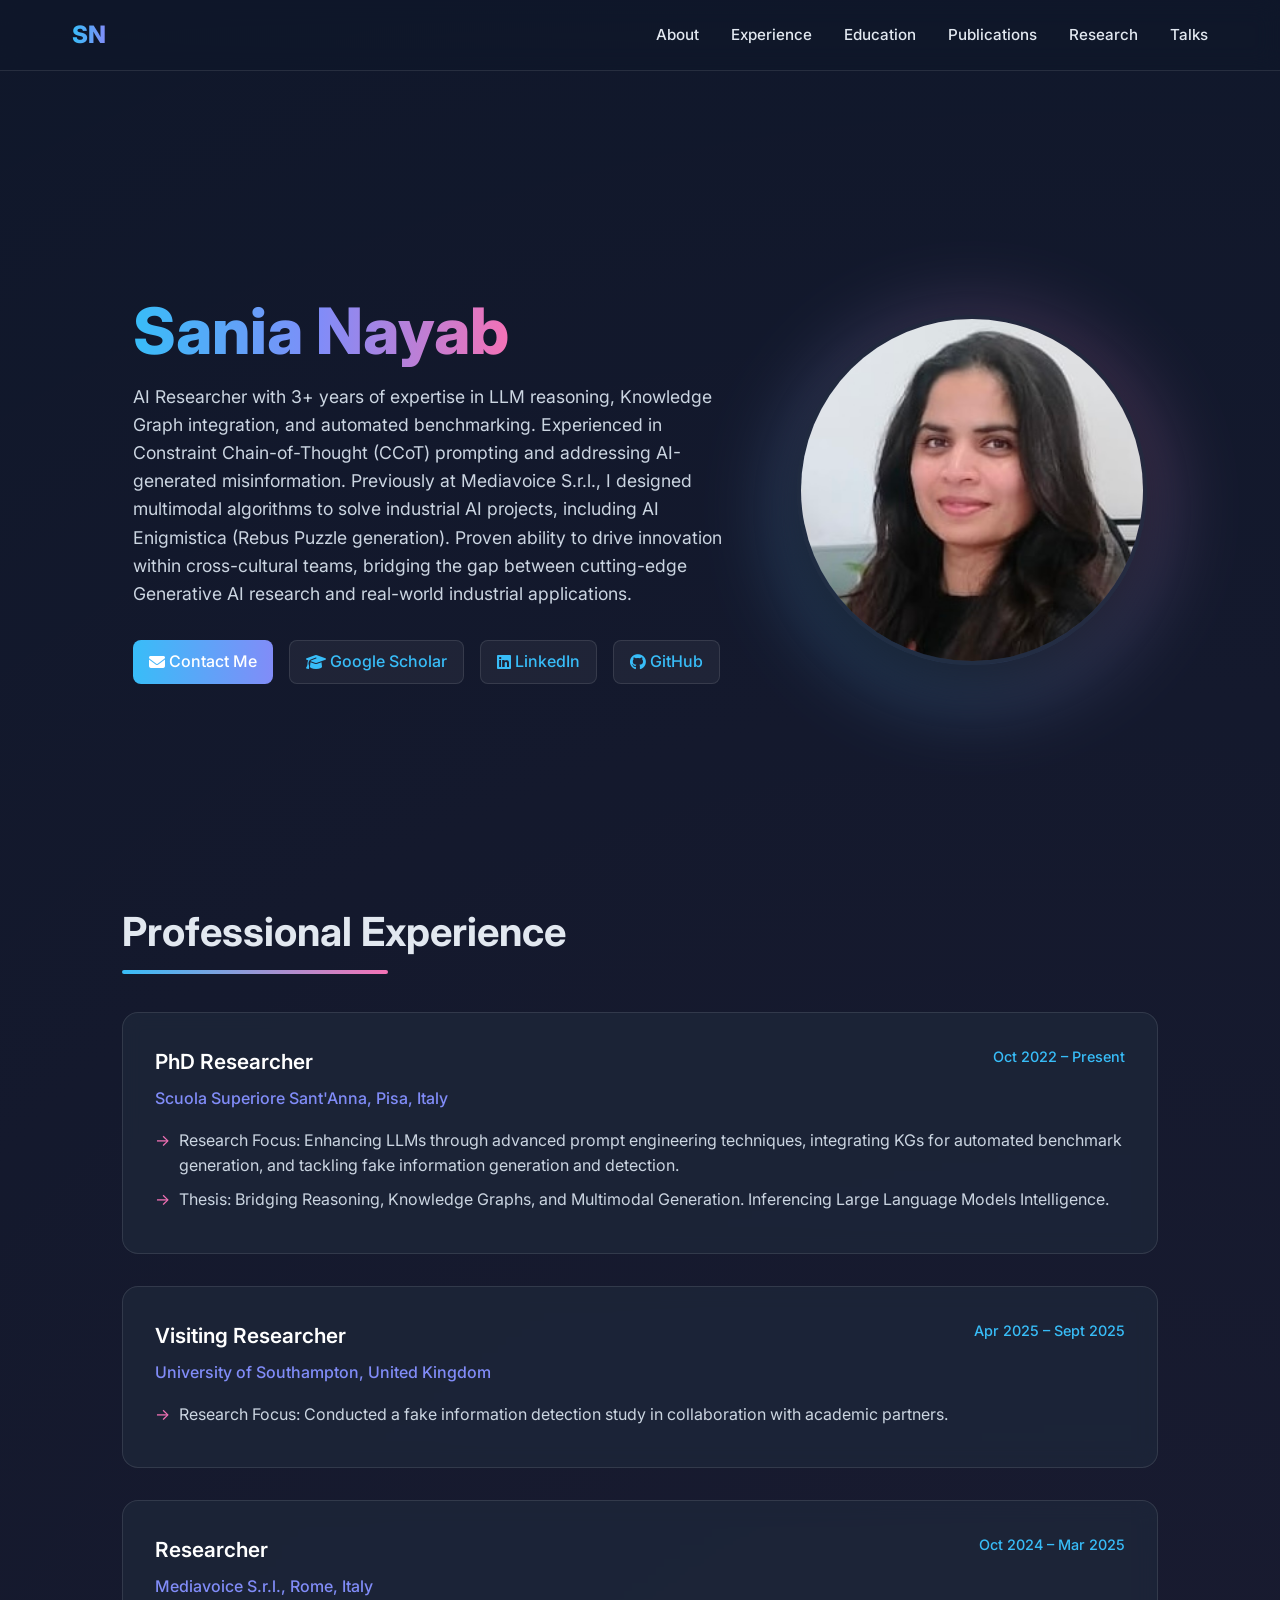
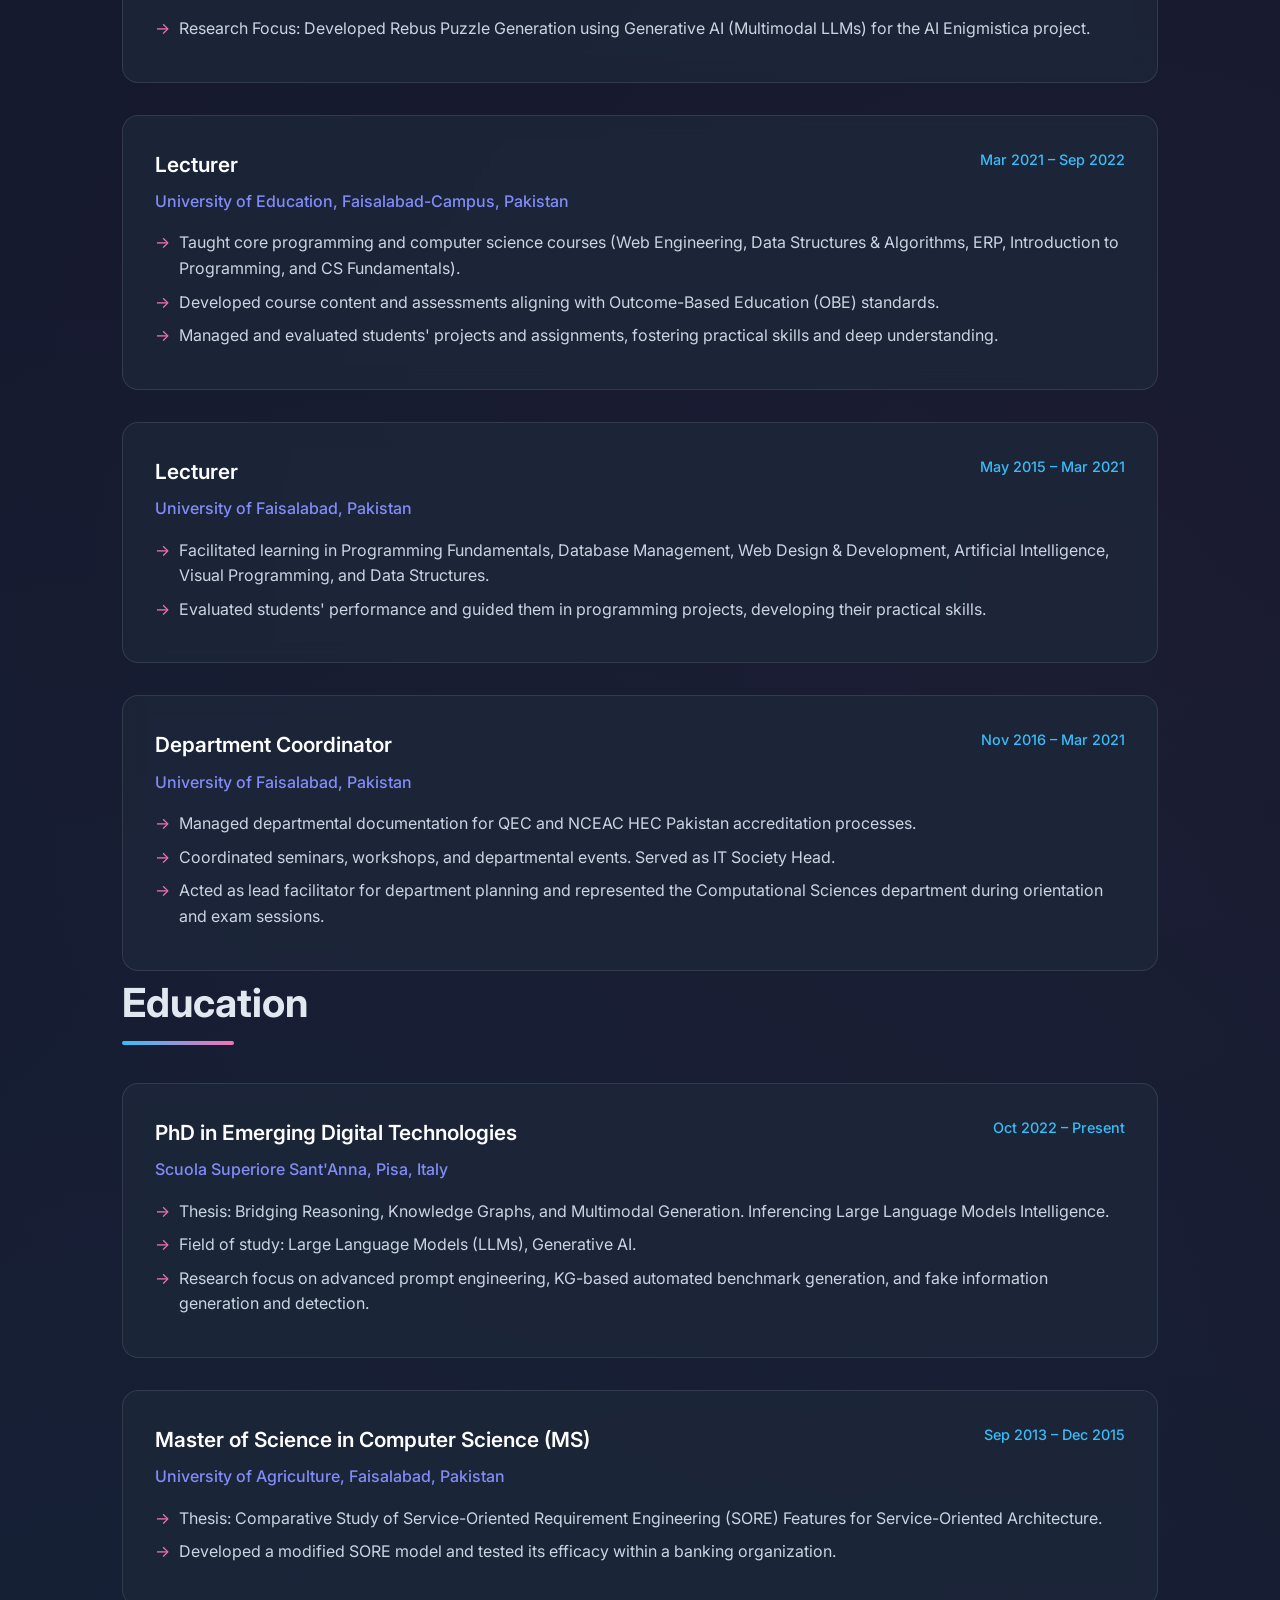
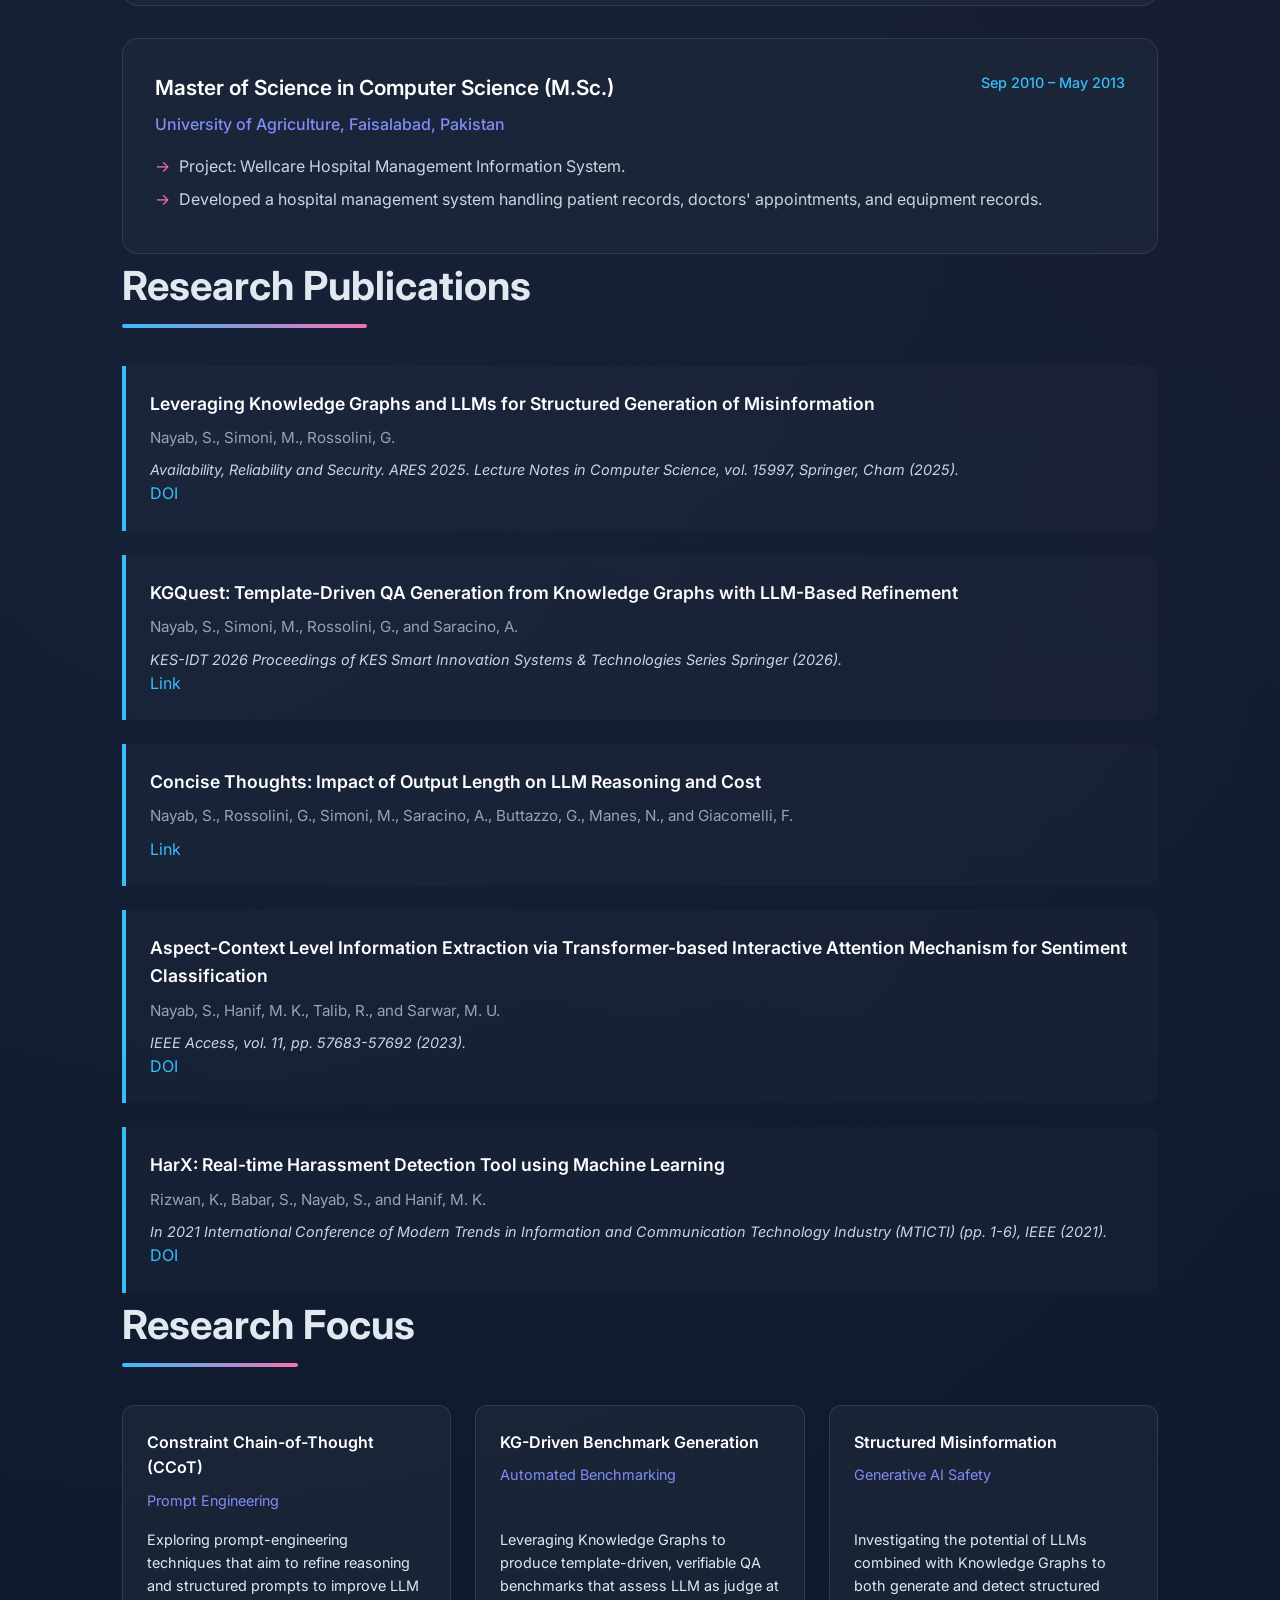
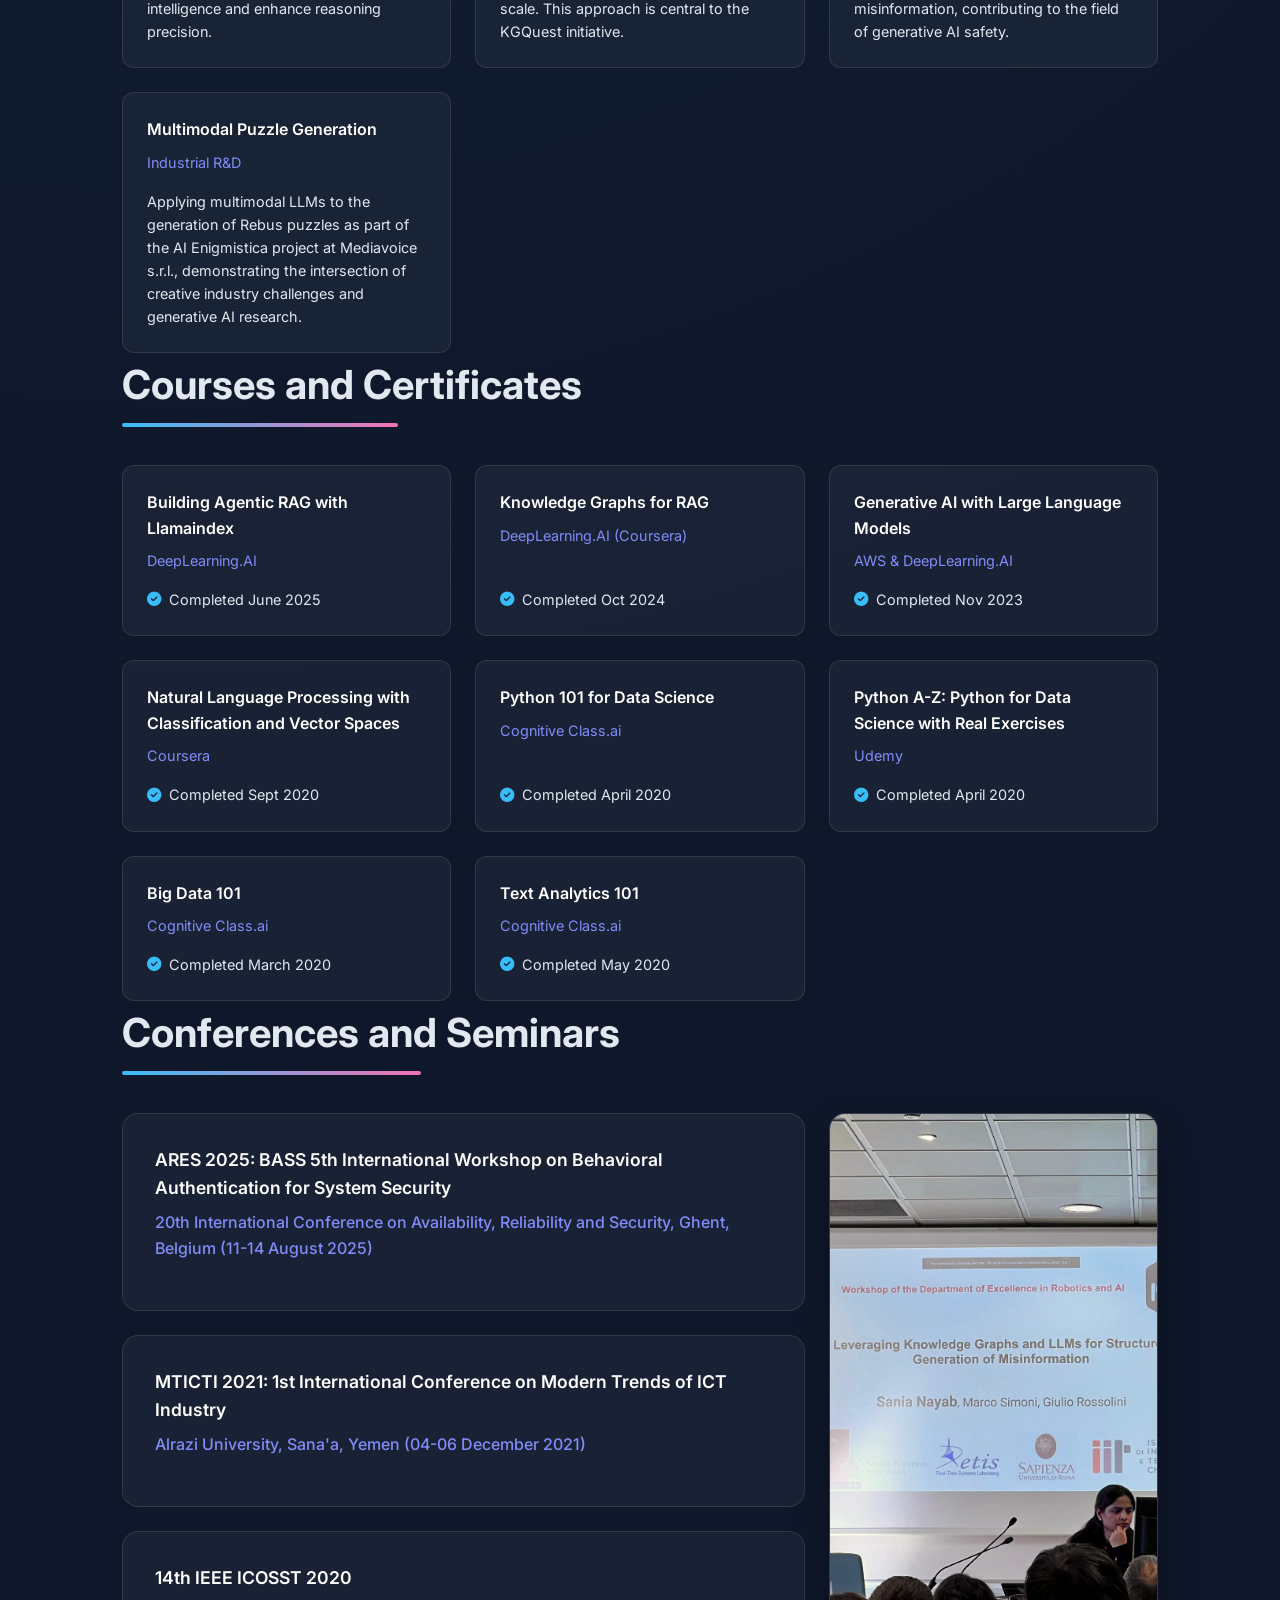
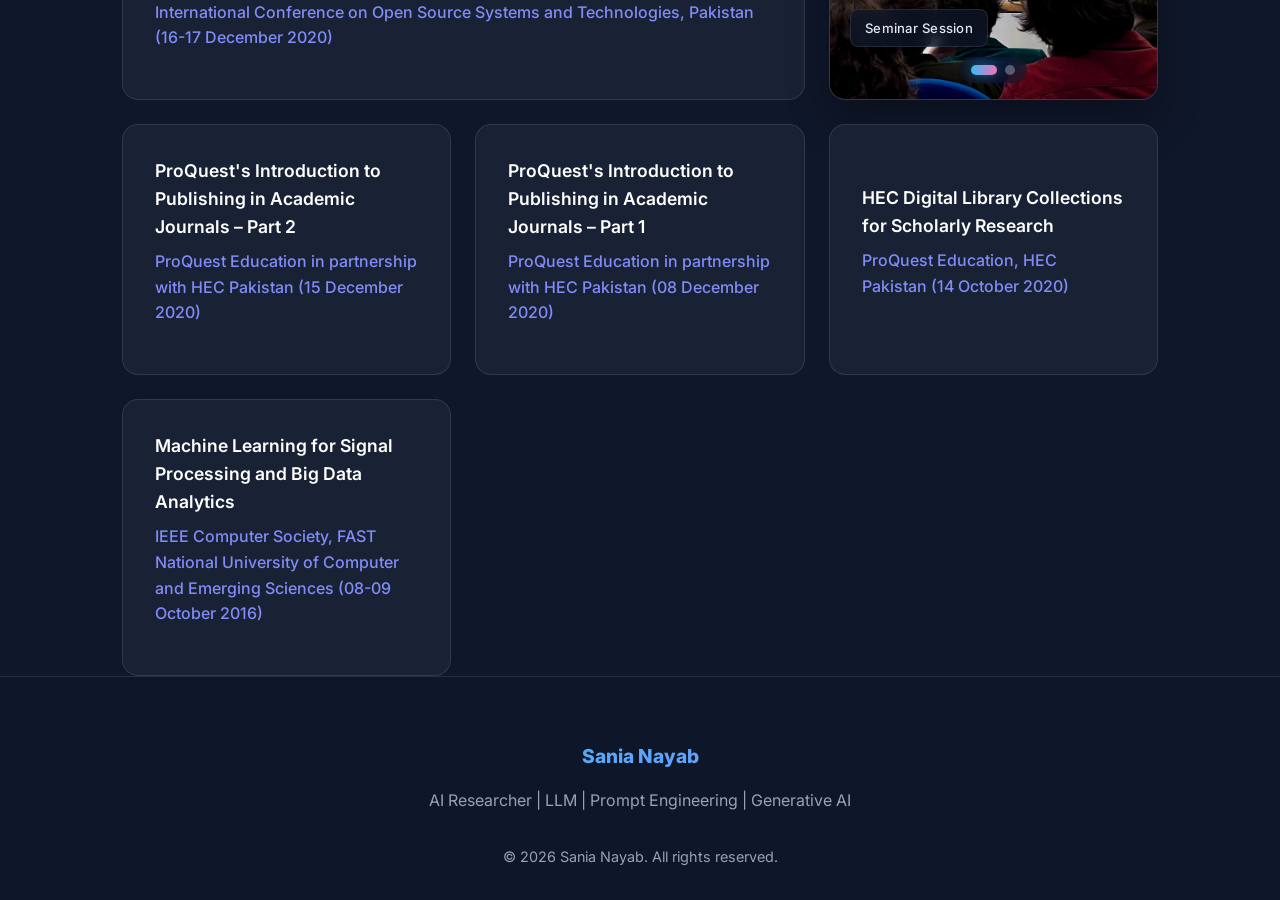
==== commit 45e3e0a2: "Update index.html" ====
--- a/index.html
+++ b/index.html
@@ -51,7 +51,7 @@
                 </div>
             </div>
             <div class="hero-img">
-                <img src="../images/sn1.jpeg" alt="Sania Nayab Profile Picture">
+                <img src="../images/sn2.png" alt="Sania Nayab Profile Picture">
             </div>
         </div>
     </header>
